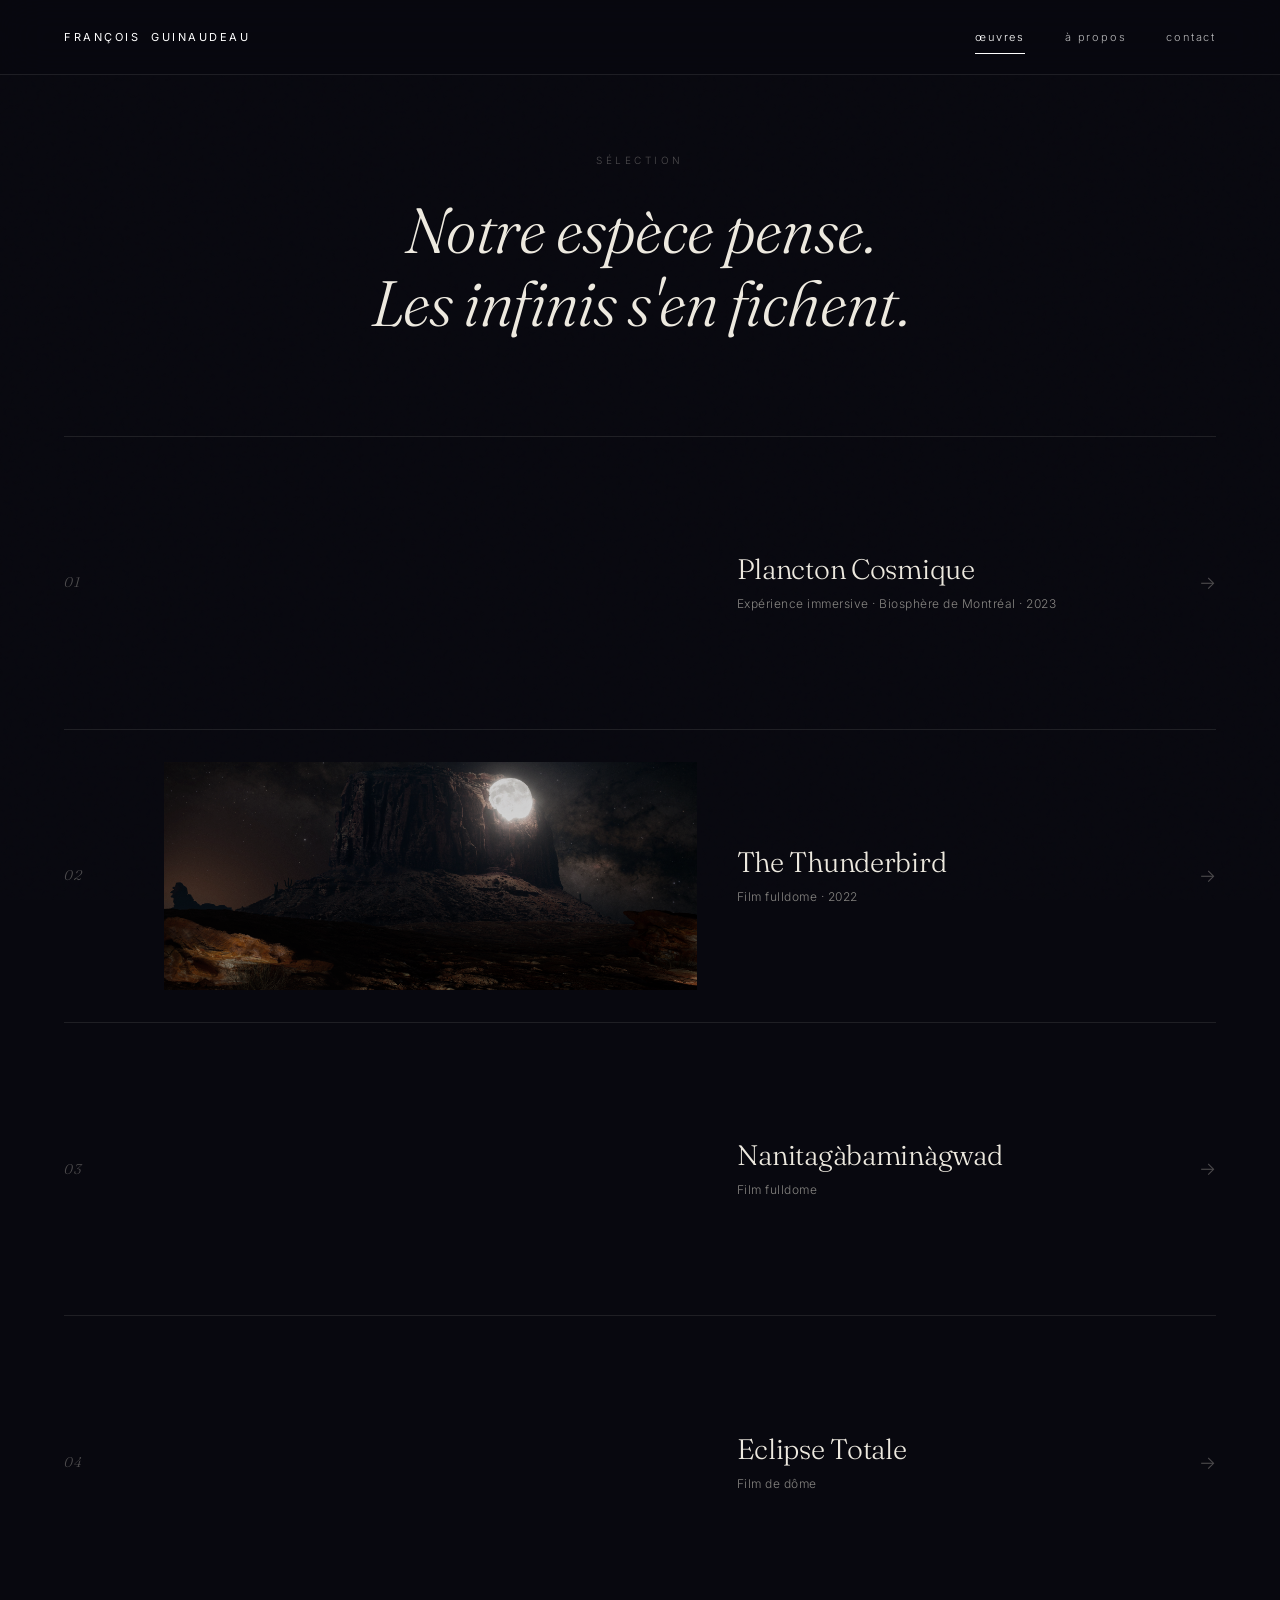
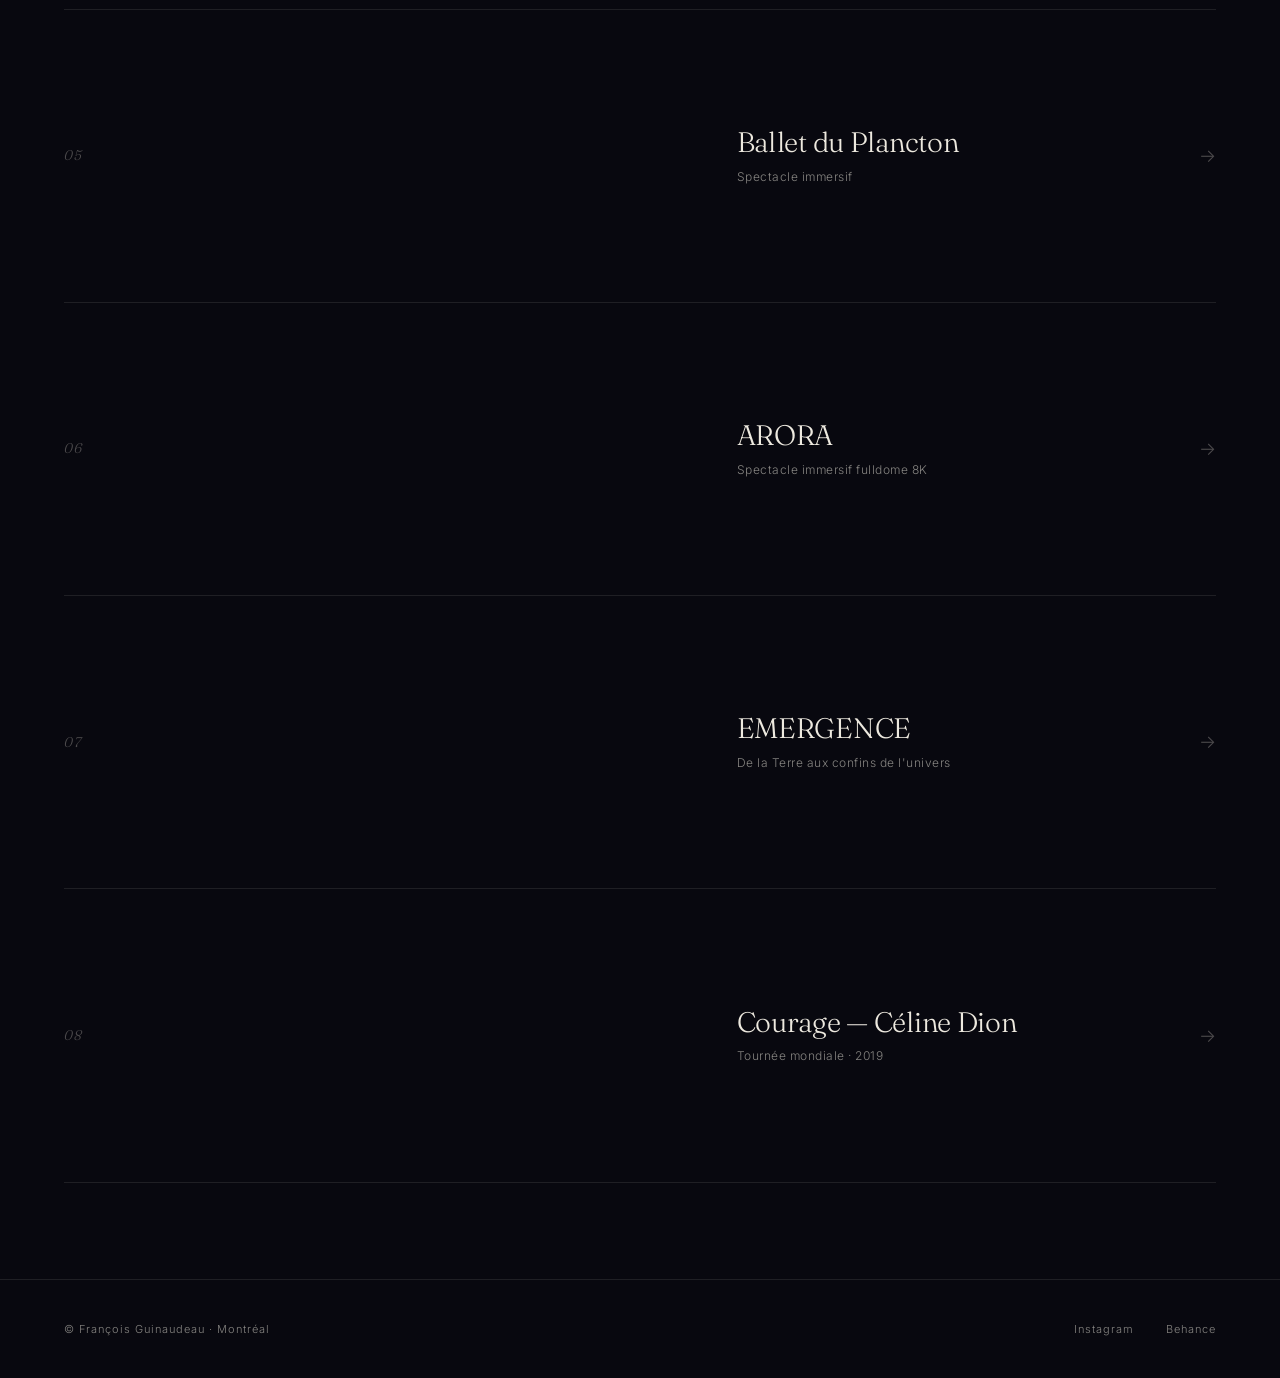
==== oeuvres.html @ d908e204 "thunderbird mods" ====
<!DOCTYPE html>
<html lang="fr">
<head>
<meta charset="UTF-8">
<meta name="viewport" content="width=device-width, initial-scale=1.0">
<title>Œuvres — François Guinaudeau</title>
<link rel="preconnect" href="https://fonts.googleapis.com">
<link rel="preconnect" href="https://fonts.gstatic.com" crossorigin>
<link href="https://fonts.googleapis.com/css2?family=Fraunces:ital,opsz,wght@0,9..144,300;0,9..144,400;1,9..144,300;1,9..144,400&family=Inter:wght@200;300;400&display=swap" rel="stylesheet">
<link rel="stylesheet" href="style.css">
</head>
<body class="page">

<div class="grain grain-page"></div>

<header class="nav nav-page">
  <a href="index.html" class="nav-logo">FRANÇOIS&nbsp;&nbsp;GUINAUDEAU</a>
  <nav class="nav-links">
    <a href="oeuvres.html" class="active">œuvres</a>
    <a href="a-propos.html">à propos</a>
    <a href="contact.html">contact</a>
  </nav>
  <button class="nav-toggle" aria-label="Menu">
    <span></span><span></span><span></span>
  </button>
</header>

<main class="works">

  <header class="works-header">
    <p class="works-eyebrow">Sélection</p>
    <h1 class="works-title"><em>Notre espèce pense.<br>Les infinis s'en fichent.</em></h1>
  </header>

  <div class="works-list">

    <a href="planctoncosmique.html" class="work-row">
      <span class="work-num">01</span>
      <div class="work-media">
        <div class="work-thumb" style="background-image: url('https://images.unsplash.com/photo-1462331940025-496dfbfc7564?w=1600');"></div>
      </div>
      <div class="work-info">
        <h3 class="work-title">Plancton Cosmique</h3>
        <p class="work-meta">Expérience immersive · Biosphère de Montréal · 2023</p>
      </div>
      <span class="work-arrow">→</span>
    </a>

    <a href="thunderbird.html" class="work-row">
      <span class="work-num">02</span>
      <div class="work-media">
        <div class="work-thumb" style="background-image: url('images/thunderbird/MV_color.jpg');"></div>
      </div>
      <div class="work-info">
        <h3 class="work-title">The Thunderbird</h3>
        <p class="work-meta">Film fulldome · 2022</p>
      </div>
      <span class="work-arrow">→</span>
    </a>

    <a href="projet.html" class="work-row">
      <span class="work-num">03</span>
      <div class="work-media">
        <div class="work-thumb" style="background-image: url('https://images.unsplash.com/photo-1502134249126-9f3755a50d78?w=1600');"></div>
      </div>
      <div class="work-info">
        <h3 class="work-title">Nanitagàbaminàgwad</h3>
        <p class="work-meta">Film fulldome</p>
      </div>
      <span class="work-arrow">→</span>
    </a>

    <a href="projet.html" class="work-row">
      <span class="work-num">04</span>
      <div class="work-media">
        <div class="work-thumb" style="background-image: url('https://images.unsplash.com/photo-1543722530-d2c3201371e7?w=1600');"></div>
      </div>
      <div class="work-info">
        <h3 class="work-title">Eclipse Totale</h3>
        <p class="work-meta">Film de dôme</p>
      </div>
      <span class="work-arrow">→</span>
    </a>

    <a href="projet.html" class="work-row">
      <span class="work-num">05</span>
      <div class="work-media">
        <div class="work-thumb" style="background-image: url('https://images.unsplash.com/photo-1518837695005-2083093ee35b?w=1600');"></div>
      </div>
      <div class="work-info">
        <h3 class="work-title">Ballet du Plancton</h3>
        <p class="work-meta">Spectacle immersif</p>
      </div>
      <span class="work-arrow">→</span>
    </a>

    <a href="projet.html" class="work-row">
      <span class="work-num">06</span>
      <div class="work-media">
        <div class="work-thumb" style="background-image: url('https://images.unsplash.com/photo-1444703686981-a3abbc4d4fe3?w=1600');"></div>
      </div>
      <div class="work-info">
        <h3 class="work-title">ARORA</h3>
        <p class="work-meta">Spectacle immersif fulldome 8K</p>
      </div>
      <span class="work-arrow">→</span>
    </a>

    <a href="projet.html" class="work-row">
      <span class="work-num">07</span>
      <div class="work-media">
        <div class="work-thumb" style="background-image: url('https://images.unsplash.com/photo-1465101162946-4377e57745c3?w=1600');"></div>
      </div>
      <div class="work-info">
        <h3 class="work-title">EMERGENCE</h3>
        <p class="work-meta">De la Terre aux confins de l'univers</p>
      </div>
      <span class="work-arrow">→</span>
    </a>

    <a href="projet.html" class="work-row">
      <span class="work-num">08</span>
      <div class="work-media">
        <div class="work-thumb" style="background-image: url('https://images.unsplash.com/photo-1517411032315-54ef2cb783bb?w=1600');"></div>
      </div>
      <div class="work-info">
        <h3 class="work-title">Courage — Céline Dion</h3>
        <p class="work-meta">Tournée mondiale · 2019</p>
      </div>
      <span class="work-arrow">→</span>
    </a>

  </div>
</main>

<footer class="footer">
  <div class="footer-inner">
    <p>© François Guinaudeau · Montréal</p>
    <div class="footer-links">
      <a href="https://www.instagram.com/francois.guinaudeau/" target="_blank" rel="noopener">Instagram</a>
      <a href="https://www.behance.net/guino" target="_blank" rel="noopener">Behance</a>
    </div>
  </div>
</footer>

<script src="script.js"></script>
</body>
</html>
---- style.css ----
/* === RESET === */
*, *::before, *::after { box-sizing: border-box; margin: 0; padding: 0; }

:root {
  /* Noir bleuté plus profond, rappelle le ciel astronomique */
  --bg: #08080f;
  --bg-soft: #10101a;
  --bg-elevated: #14141f;

  /* Blanc cassé, légèrement chaud */
  --text: #ede9df;
  --text-muted: rgba(237, 233, 223, 0.55);
  --text-dim: rgba(237, 233, 223, 0.3);
  --text-faint: rgba(237, 233, 223, 0.15);

  --border: rgba(237, 233, 223, 0.1);
  --border-strong: rgba(237, 233, 223, 0.2);

  /* Typographie */
  --font-sans: 'Inter', -apple-system, BlinkMacSystemFont, sans-serif;
  --font-serif: 'Fraunces', Georgia, serif;

  --max-width: 1400px;
  --gutter: clamp(1.5rem, 5vw, 4rem);

  /* Transitions lentes et contemplatives */
  --ease-out: cubic-bezier(0.22, 1, 0.36, 1);
  --duration: 800ms;
}

html { scroll-behavior: smooth; }

body {
  background: var(--bg);
  color: var(--text);
  font-family: var(--font-sans);
  font-weight: 300;
  line-height: 1.65;
  -webkit-font-smoothing: antialiased;
  -moz-osx-font-smoothing: grayscale;
  min-height: 100vh;
  overflow-x: hidden;
}

a {
  color: inherit;
  text-decoration: none;
  transition: opacity var(--duration) var(--ease-out), color var(--duration) var(--ease-out);
}
a:hover { opacity: 0.6; }

img { max-width: 100%; height: auto; display: block; }

em { font-style: italic; }

/* === GRAIN — texture pellicule === */
.grain {
  position: fixed;
  inset: 0;
  pointer-events: none;
  z-index: 50;
  opacity: 0.08;
  mix-blend-mode: overlay;
  background-image: url("data:image/svg+xml,%3Csvg viewBox='0 0 200 200' xmlns='http://www.w3.org/2000/svg'%3E%3Cfilter id='n'%3E%3CfeTurbulence type='fractalNoise' baseFrequency='0.85' numOctaves='3' stitchTiles='stitch'/%3E%3C/filter%3E%3Crect width='100%25' height='100%25' filter='url(%23n)'/%3E%3C/svg%3E");
}

.grain-page {
  position: fixed;
  opacity: 0.04;
}

/* === NAVIGATION === */
.nav {
  position: fixed;
  top: 0;
  left: 0;
  right: 0;
  z-index: 100;
  display: flex;
  justify-content: space-between;
  align-items: center;
  padding: 1.75rem var(--gutter);
  background: transparent;
  transition: background var(--duration) var(--ease-out);
  mix-blend-mode: difference;
}

.nav-page,
.nav-project {
  mix-blend-mode: normal;
  background: rgba(8, 8, 15, 0.7);
  backdrop-filter: blur(20px) saturate(120%);
  -webkit-backdrop-filter: blur(20px) saturate(120%);
  border-bottom: 1px solid var(--border);
}

.nav-project {
  background: transparent;
  border-bottom: none;
  backdrop-filter: none;
}

.nav-project.scrolled {
  background: rgba(8, 8, 15, 0.85);
  backdrop-filter: blur(20px) saturate(120%);
  -webkit-backdrop-filter: blur(20px) saturate(120%);
  border-bottom: 1px solid var(--border);
}

.nav-logo {
  font-size: 11px;
  letter-spacing: 2.5px;
  font-weight: 400;
  color: #fff;
}

.nav-links {
  display: flex;
  gap: 2.5rem;
}

.nav-links a {
  font-size: 11px;
  letter-spacing: 1.8px;
  color: #fff;
  position: relative;
  opacity: 0.7;
}

.nav-links a:hover { opacity: 1; }

.nav-links a.active {
  opacity: 1;
}

.nav-links a.active::after {
  content: '';
  position: absolute;
  bottom: -8px;
  left: 0;
  right: 0;
  height: 1px;
  background: currentColor;
}

.nav-toggle {
  display: none;
  background: none;
  border: none;
  cursor: pointer;
  padding: 0.5rem;
  flex-direction: column;
  gap: 4px;
}

.nav-toggle span {
  display: block;
  width: 22px;
  height: 1px;
  background: currentColor;
  transition: transform 0.4s var(--ease-out), opacity 0.4s var(--ease-out);
}

/* === HOME — message perdu en mer === */
body.home { overflow: hidden; height: 100vh; }

.hero-video {
  position: fixed;
  top: 0; left: 0;
  width: 100vw; height: 100vh;
  z-index: 1;
  overflow: hidden;
  background: var(--bg);
}

.hero-video iframe {
  position: absolute;
  top: 50%; left: 50%;
  width: 100vw; height: 56.25vw;
  min-height: 100vh;
  min-width: 177.77vh;
  transform: translate(-50%, -50%);
  border: 0;
  pointer-events: none;
}

.hero-overlay {
  position: absolute;
  inset: 0;
  background:
    radial-gradient(ellipse at center, rgba(8,8,15,0.3) 0%, rgba(8,8,15,0.7) 100%),
    linear-gradient(180deg, rgba(8,8,15,0.5) 0%, rgba(8,8,15,0.4) 50%, rgba(8,8,15,0.85) 100%);
}

.hero-content {
  position: relative;
  z-index: 10;
  height: 100vh;
  display: flex;
  flex-direction: column;
  align-items: center;
  justify-content: center;
  text-align: center;
  padding: 0 var(--gutter);
}

/* Texte plus serré, plus petit, "message perdu en mer" */
.hero-poem {
  font-family: var(--font-serif);
  font-weight: 300;
  font-style: italic;
  font-size: clamp(0.95rem, 1.2vw, 1.1rem);
  line-height: 1.95;
  max-width: 460px;
  margin-bottom: 3rem;
  color: rgba(237, 233, 223, 0.92);
  letter-spacing: 0.01em;
  animation: fadeUp 2s var(--ease-out);
}

.hero-cta {
  display: inline-block;
  padding: 0.85rem 2.75rem;
  border: 1px solid rgba(237, 233, 223, 0.35);
  font-size: 10px;
  letter-spacing: 4px;
  font-weight: 400;
  text-transform: uppercase;
  color: var(--text);
  transition: all var(--duration) var(--ease-out);
  animation: fadeUp 2s var(--ease-out) 0.4s both;
}

.hero-cta:hover {
  background: var(--text);
  color: var(--bg);
  opacity: 1;
  border-color: var(--text);
  letter-spacing: 5px;
}

.hero-footer {
  position: fixed;
  bottom: 1.75rem;
  left: var(--gutter);
  right: var(--gutter);
  z-index: 10;
  display: flex;
  justify-content: space-between;
  align-items: center;
  font-size: 10px;
  letter-spacing: 1.5px;
  color: var(--text-dim);
  animation: fadeUp 2s var(--ease-out) 0.8s both;
}

.hero-tagline {
  font-style: italic;
  font-family: var(--font-serif);
  font-size: 12px;
  letter-spacing: 0.3px;
  text-transform: none;
}

@keyframes fadeUp {
  from { opacity: 0; transform: translateY(15px); }
  to { opacity: 1; transform: translateY(0); }
}

/* === PAGES (œuvres, à propos, contact) === */
body.page { padding-top: 5.5rem; }

/* === ŒUVRES — bandes horizontales === */
.works {
  max-width: var(--max-width);
  margin: 0 auto;
  padding: 4rem var(--gutter) 6rem;
}

.works-header {
  text-align: center;
  margin-bottom: 6rem;
}

.works-eyebrow {
  font-size: 10px;
  letter-spacing: 3.5px;
  color: var(--text-dim);
  text-transform: uppercase;
  margin-bottom: 1.5rem;
}

.works-title {
  font-family: var(--font-serif);
  font-weight: 300;
  font-size: clamp(2rem, 5vw, 4rem);
  line-height: 1.15;
  color: var(--text);
  letter-spacing: -0.01em;
}

.works-list {
  display: flex;
  flex-direction: column;
  border-top: 1px solid var(--border);
}

.work-row {
  display: grid;
  grid-template-columns: 60px 2fr 1.5fr 40px;
  align-items: center;
  gap: 2.5rem;
  padding: 2rem 0;
  border-bottom: 1px solid var(--border);
  position: relative;
  transition: opacity var(--duration) var(--ease-out);
}

.work-row:hover { opacity: 1; }

.work-num {
  font-family: var(--font-serif);
  font-style: italic;
  font-size: 14px;
  color: var(--text-dim);
  letter-spacing: 0.5px;
  transition: color var(--duration) var(--ease-out);
}

.work-row:hover .work-num { color: var(--text); }

.work-media {
  position: relative;
  overflow: hidden;
  aspect-ratio: 21/9;
  width: 100%;
}

.work-thumb {
  position: absolute;
  inset: 0;
  background-size: cover;
  background-position: center;
  transition: transform 1.2s var(--ease-out), filter 1.2s var(--ease-out);
  filter: grayscale(20%) brightness(0.85);
}

.work-row:hover .work-thumb {
  transform: scale(1.05);
  filter: grayscale(0%) brightness(1);
}

.work-info {
  display: flex;
  flex-direction: column;
  gap: 0.5rem;
}

.work-title {
  font-family: var(--font-serif);
  font-weight: 300;
  font-size: clamp(1.4rem, 2.2vw, 1.85rem);
  line-height: 1.2;
  color: var(--text);
  letter-spacing: -0.01em;
  transition: transform var(--duration) var(--ease-out);
}

.work-row:hover .work-title {
  transform: translateX(8px);
}

.work-meta {
  font-size: 12px;
  letter-spacing: 0.5px;
  color: var(--text-muted);
}

.work-arrow {
  font-size: 18px;
  color: var(--text-dim);
  transition: transform var(--duration) var(--ease-out), color var(--duration) var(--ease-out);
  text-align: right;
}

.work-row:hover .work-arrow {
  transform: translateX(8px);
  color: var(--text);
}

/* === PROJET — Hero plein écran + scroll éditorial === */
body.project-page { padding-top: 0; }

.project-hero {
  position: relative;
  width: 100%;
  height: 100vh;
  min-height: 600px;
  overflow: hidden;
}

.project-hero-media {
  position: absolute;
  inset: 0;
}

.project-hero-media img {
  width: 100%;
  height: 100%;
  object-fit: cover;
  filter: brightness(0.65);
}

.project-hero-overlay {
  position: absolute;
  inset: 0;
  background:
    linear-gradient(180deg,
      rgba(8,8,15,0.5) 0%,
      rgba(8,8,15,0.2) 30%,
      rgba(8,8,15,0.4) 70%,
      rgba(8,8,15,0.95) 100%);
}

.project-hero-content {
  position: absolute;
  left: 0;
  right: 0;
  bottom: 12vh;
  text-align: center;
  padding: 0 var(--gutter);
  z-index: 5;
  animation: fadeUp 1.8s var(--ease-out);
}

.project-eyebrow {
  font-size: 10px;
  letter-spacing: 4px;
  color: rgba(237, 233, 223, 0.7);
  text-transform: uppercase;
  margin-bottom: 1.5rem;
}

.project-hero-title {
  font-family: var(--font-serif);
  font-weight: 300;
  font-size: clamp(2.5rem, 7vw, 5.5rem);
  line-height: 1.05;
  color: #fff;
  letter-spacing: -0.02em;
  margin-bottom: 1.5rem;
}

.project-hero-tagline {
  font-family: var(--font-serif);
  font-style: italic;
  font-weight: 300;
  font-size: clamp(1rem, 1.3vw, 1.2rem);
  color: rgba(237, 233, 223, 0.85);
  max-width: 540px;
  margin: 0 auto;
  line-height: 1.7;
}

.project-scroll-hint {
  position: absolute;
  bottom: 2rem;
  left: 50%;
  transform: translateX(-50%);
  z-index: 5;
  font-size: 9px;
  letter-spacing: 3px;
  color: rgba(237, 233, 223, 0.5);
  animation: fadeUp 2s var(--ease-out) 1s both, pulse 3s ease-in-out 2s infinite;
}

@keyframes pulse {
  0%, 100% { opacity: 0.5; transform: translate(-50%, 0); }
  50% { opacity: 1; transform: translate(-50%, 4px); }
}

/* Contenu éditorial du projet */
.project-content {
  position: relative;
  background: var(--bg);
  padding: 6rem var(--gutter) 4rem;
}

.project-intro-block {
  max-width: 800px;
  margin: 0 auto 5rem;
  text-align: center;
}

.project-intro {
  font-family: var(--font-serif);
  font-style: italic;
  font-weight: 300;
  font-size: clamp(1.4rem, 2.2vw, 1.85rem);
  line-height: 1.55;
  color: var(--text);
  letter-spacing: -0.005em;
}

.project-body {
  max-width: 680px;
  margin: 0 auto 5rem;
  font-size: 1.05rem;
  line-height: 1.85;
  color: rgba(237, 233, 223, 0.82);
  font-weight: 300;
}

.project-body p { margin-bottom: 1.5rem; }

.project-body h2 {
  font-family: var(--font-serif);
  font-weight: 300;
  font-style: italic;
  font-size: 1.65rem;
  margin: 3rem 0 1.25rem;
  color: var(--text);
  letter-spacing: -0.01em;
}

.project-video {
  position: relative;
  max-width: 1200px;
  margin: 0 auto 5rem;
  width: 100%;
  aspect-ratio: 16/9;
  background: var(--bg-soft);
}

.project-video iframe {
  position: absolute;
  inset: 0;
  width: 100%;
  height: 100%;
  border: 0;
}

.project-gallery {
  display: grid;
  gap: 2rem;
  margin: 0 auto 5rem;
  max-width: 1200px;
}

.project-gallery img {
  width: 100%;
}

.project-meta {
  max-width: 1000px;
  margin: 0 auto;
  display: grid;
  grid-template-columns: repeat(auto-fit, minmax(160px, 1fr));
  gap: 2rem 3rem;
  padding: 3rem 0;
  border-top: 1px solid var(--border);
  border-bottom: 1px solid var(--border);
}

.project-meta div {
  display: flex;
  flex-direction: column;
  gap: 0.4rem;
}

.project-meta span {
  font-size: 9px;
  letter-spacing: 2.5px;
  color: var(--text-dim);
  text-transform: uppercase;
}

.project-meta strong {
  font-weight: 300;
  font-size: 14px;
  color: var(--text);
  font-family: var(--font-serif);
  font-style: italic;
}

/* Navigation entre projets */
.project-nav {
  max-width: var(--max-width);
  margin: 0 auto;
  padding: 4rem var(--gutter);
  display: grid;
  grid-template-columns: 1fr auto 1fr;
  gap: 2rem;
  align-items: center;
}

.project-nav-link {
  display: flex;
  flex-direction: column;
  gap: 0.5rem;
}

.project-nav-link.next { text-align: right; align-items: flex-end; }

.project-nav-label {
  font-size: 10px;
  letter-spacing: 2px;
  color: var(--text-dim);
  text-transform: uppercase;
}

.project-nav-title {
  font-family: var(--font-serif);
  font-style: italic;
  font-size: 1.35rem;
  color: var(--text);
  line-height: 1.2;
}

.project-nav-all {
  font-size: 11px;
  letter-spacing: 2.5px;
  text-transform: uppercase;
  color: var(--text-muted);
  padding: 0 1rem;
}

/* === À PROPOS === */
.about {
  max-width: 960px;
  margin: 0 auto;
  padding: 4rem var(--gutter) 6rem;
}

.about-eyebrow {
  font-size: 10px;
  letter-spacing: 3.5px;
  color: var(--text-dim);
  text-transform: uppercase;
  margin-bottom: 1.5rem;
}

.about-inner h1 {
  font-family: var(--font-serif);
  font-weight: 300;
  font-size: clamp(2.25rem, 5vw, 4rem);
  line-height: 1.15;
  margin-bottom: 4rem;
  color: var(--text);
  letter-spacing: -0.01em;
}

.about-text {
  font-size: 1.1rem;
  line-height: 1.9;
  color: rgba(237, 233, 223, 0.82);
  margin-bottom: 5rem;
  max-width: 720px;
  font-weight: 300;
}

.about-text p { margin-bottom: 1.5rem; }

.about-meta {
  display: grid;
  grid-template-columns: repeat(auto-fit, minmax(240px, 1fr));
  gap: 3rem;
  padding-top: 3rem;
  border-top: 1px solid var(--border);
}

.about-meta h3 {
  font-size: 10px;
  letter-spacing: 3px;
  color: var(--text-dim);
  font-weight: 400;
  margin-bottom: 1.5rem;
  text-transform: uppercase;
}

.about-meta ul {
  list-style: none;
}

.about-meta li {
  padding: 0.6rem 0;
  font-size: 0.95rem;
  color: var(--text);
  border-bottom: 1px solid var(--border);
  font-family: var(--font-serif);
  font-style: italic;
  font-weight: 300;
}

.about-meta li:last-child { border-bottom: none; }

/* === CONTACT === */
.contact {
  max-width: 960px;
  margin: 0 auto;
  padding: 4rem var(--gutter) 6rem;
}

.contact-eyebrow {
  font-size: 10px;
  letter-spacing: 3.5px;
  color: var(--text-dim);
  text-transform: uppercase;
  margin-bottom: 1.5rem;
}

.contact-inner h1 {
  font-family: var(--font-serif);
  font-weight: 300;
  font-size: clamp(2.25rem, 5vw, 4rem);
  margin-bottom: 1.5rem;
  color: var(--text);
  letter-spacing: -0.01em;
}

.contact-lead {
  font-size: 1.15rem;
  line-height: 1.7;
  color: var(--text-muted);
  margin-bottom: 5rem;
  max-width: 580px;
  font-weight: 300;
}

.contact-grid {
  display: grid;
  grid-template-columns: repeat(auto-fit, minmax(240px, 1fr));
  gap: 1.5rem;
}

.contact-card {
  padding: 2rem;
  border: 1px solid var(--border);
  display: flex;
  flex-direction: column;
  gap: 0.85rem;
  transition: border-color var(--duration) var(--ease-out);
}

.contact-card:hover {
  border-color: var(--border-strong);
}

.contact-label {
  font-size: 10px;
  letter-spacing: 3px;
  color: var(--text-dim);
  text-transform: uppercase;
}

.contact-card a,
.contact-card p {
  font-family: var(--font-serif);
  font-style: italic;
  font-size: 1.1rem;
  color: var(--text);
  font-weight: 300;
}

/* === FOOTER === */
.footer {
  border-top: 1px solid var(--border);
  padding: 2.5rem var(--gutter);
  background: var(--bg);
}

.footer-inner {
  max-width: var(--max-width);
  margin: 0 auto;
  display: flex;
  justify-content: space-between;
  align-items: center;
  font-size: 11px;
  color: var(--text-muted);
  letter-spacing: 1px;
}

.footer-links {
  display: flex;
  gap: 2rem;
}

/* === RESPONSIVE === */
@media (max-width: 900px) {
  .work-row {
    grid-template-columns: 40px 1fr 30px;
    gap: 1.25rem;
    padding: 1.5rem 0;
  }

  .work-media {
    grid-column: 1 / -1;
    aspect-ratio: 16/9;
    margin-top: 0.5rem;
    order: 3;
  }

  .work-num { order: 1; font-size: 12px; }
  .work-info { order: 2; }
  .work-arrow { order: 4; grid-column: 3; }
}

@media (max-width: 768px) {
  .nav { padding: 1.25rem var(--gutter); }

  .nav-links {
    position: fixed;
    top: 0; right: 0;
    bottom: 0;
    width: 75%;
    max-width: 320px;
    background: rgba(8, 8, 15, 0.97);
    backdrop-filter: blur(20px);
    flex-direction: column;
    justify-content: center;
    align-items: flex-start;
    padding: 0 2.5rem;
    gap: 2.5rem;
    transform: translateX(100%);
    transition: transform 0.5s var(--ease-out);
    border-left: 1px solid var(--border);
  }

  .nav-links.open { transform: translateX(0); }

  .nav-links a { font-size: 14px; letter-spacing: 2px; }

  .nav-toggle { display: flex; }

  .nav-toggle.open span:nth-child(1) { transform: translateY(5px) rotate(45deg); }
  .nav-toggle.open span:nth-child(2) { opacity: 0; }
  .nav-toggle.open span:nth-child(3) { transform: translateY(-5px) rotate(-45deg); }

  .hero-poem { font-size: 0.95rem; line-height: 1.95; max-width: 320px; }
  .hero-footer { font-size: 9px; flex-direction: column; gap: 0.5rem; }
  .hero-tagline { font-size: 11px; text-align: center; }

  .project-nav {
    grid-template-columns: 1fr;
    text-align: center;
    gap: 1.5rem;
  }

  .project-nav-link.next { text-align: center; align-items: center; }

  .footer-inner {
    flex-direction: column;
    gap: 1rem;
    text-align: center;
  }
}
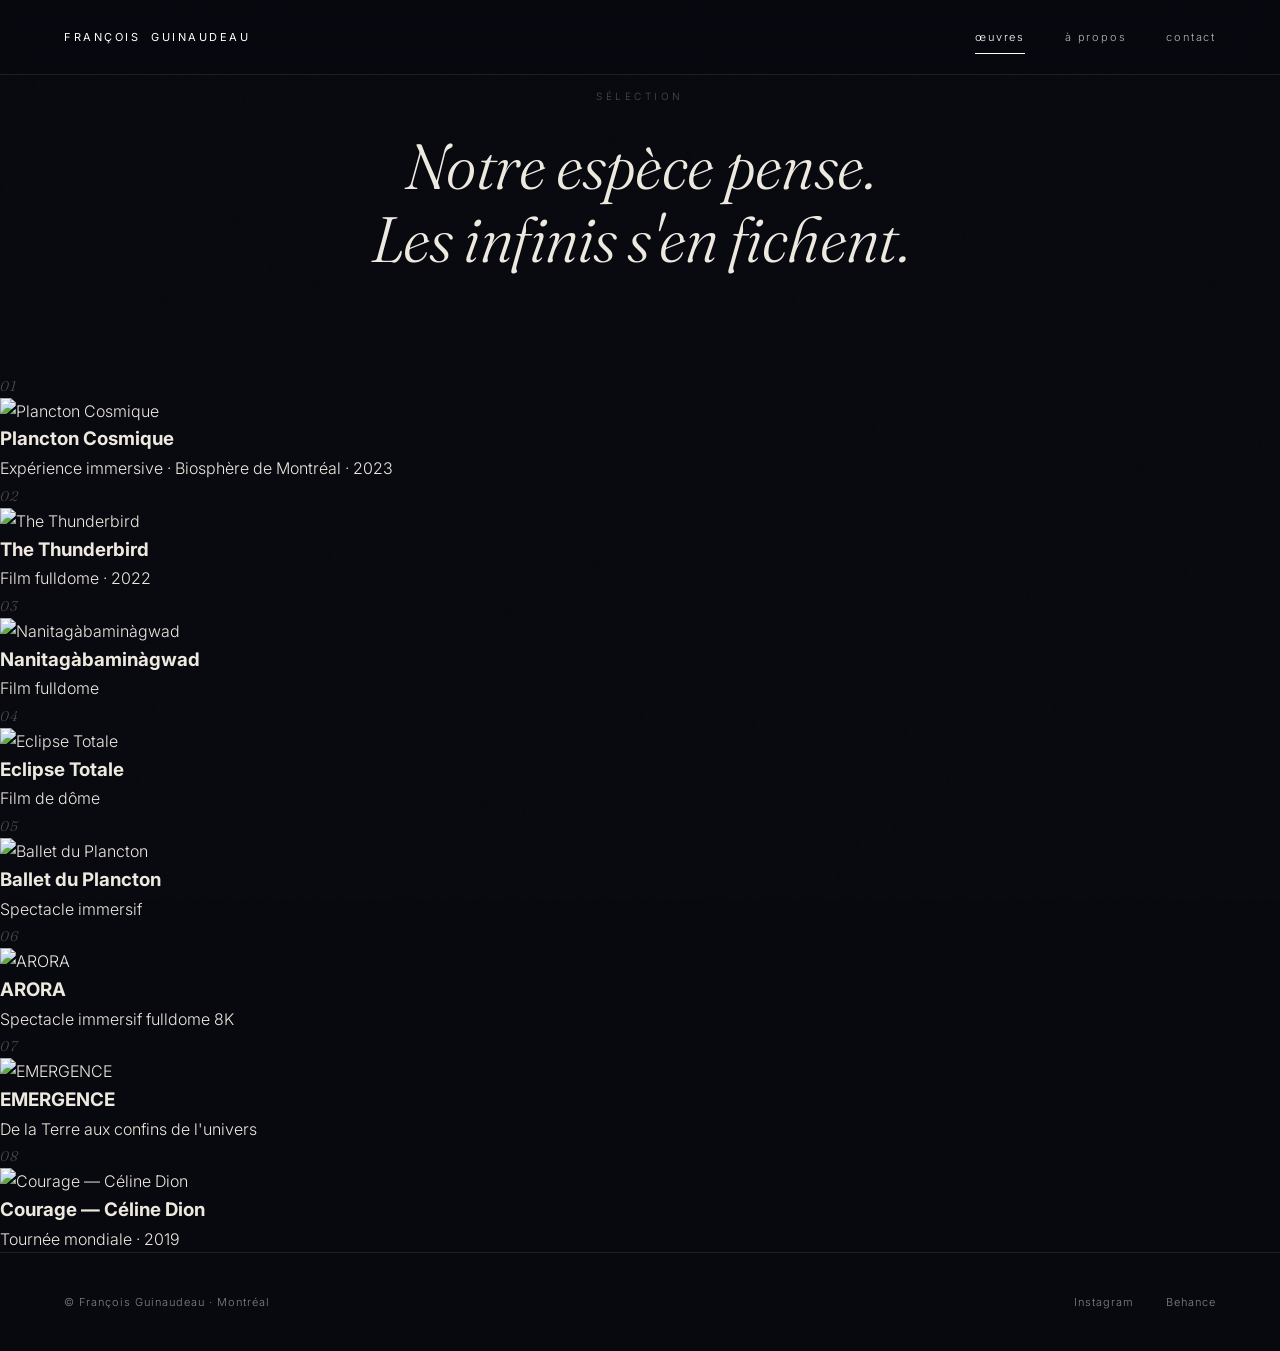
==== commit 93ba88b1: "oeuvres assymetrique" ====
--- a/oeuvres.html
+++ b/oeuvres.html
@@ -9,7 +9,7 @@
 <link href="https://fonts.googleapis.com/css2?family=Fraunces:ital,opsz,wght@0,9..144,300;0,9..144,400;1,9..144,300;1,9..144,400&family=Inter:wght@200;300;400&display=swap" rel="stylesheet">
 <link rel="stylesheet" href="style.css">
 </head>
-<body class="page">
+<body class="page page-works">
 
 <div class="grain grain-page"></div>
 
@@ -25,110 +25,126 @@
   </button>
 </header>
 
-<main class="works">
+<main class="works-v3">
 
   <header class="works-header">
     <p class="works-eyebrow">Sélection</p>
     <h1 class="works-title"><em>Notre espèce pense.<br>Les infinis s'en fichent.</em></h1>
   </header>
 
-  <div class="works-list">
+  <!-- Composition asymétrique
+       Chaque article a 2 attributs qui contrôlent sa taille et son alignement :
+       - data-size : "large" | "medium" | "small"
+       - data-align : "left" | "right" | "center"
 
-    <a href="planctoncosmique.html" class="work-row">
-      <span class="work-num">01</span>
-      <div class="work-media">
-        <div class="work-thumb" style="background-image: url('https://images.unsplash.com/photo-1462331940025-496dfbfc7564?w=1600');"></div>
-      </div>
-      <div class="work-info">
-        <h3 class="work-title">Plancton Cosmique</h3>
-        <p class="work-meta">Expérience immersive · Biosphère de Montréal · 2023</p>
-      </div>
-      <span class="work-arrow">→</span>
-    </a>
+       Pour ajouter un nouveau projet, copier un bloc <article> et ajuster ces deux valeurs.
+  -->
 
-    <a href="thunderbird.html" class="work-row">
-      <span class="work-num">02</span>
-      <div class="work-media">
-        <div class="work-thumb" style="background-image: url('images/thunderbird/MV_color.jpg');"></div>
-      </div>
-      <div class="work-info">
-        <h3 class="work-title">The Thunderbird</h3>
-        <p class="work-meta">Film fulldome · 2022</p>
-      </div>
-      <span class="work-arrow">→</span>
-    </a>
+  <div class="works-flow">
 
-    <a href="projet.html" class="work-row">
-      <span class="work-num">03</span>
-      <div class="work-media">
-        <div class="work-thumb" style="background-image: url('https://images.unsplash.com/photo-1502134249126-9f3755a50d78?w=1600');"></div>
-      </div>
-      <div class="work-info">
-        <h3 class="work-title">Nanitagàbaminàgwad</h3>
-        <p class="work-meta">Film fulldome</p>
-      </div>
-      <span class="work-arrow">→</span>
-    </a>
+    <article class="work-item" data-size="large" data-align="center">
+      <a href="projet.html">
+        <span class="work-num">01</span>
+        <div class="work-visual">
+          <img src="https://images.unsplash.com/photo-1462331940025-496dfbfc7564?w=2400" alt="Plancton Cosmique">
+        </div>
+        <div class="work-caption">
+          <h3>Plancton Cosmique</h3>
+          <p>Expérience immersive · Biosphère de Montréal · 2023</p>
+        </div>
+      </a>
+    </article>
 
-    <a href="projet.html" class="work-row">
-      <span class="work-num">04</span>
-      <div class="work-media">
-        <div class="work-thumb" style="background-image: url('https://images.unsplash.com/photo-1543722530-d2c3201371e7?w=1600');"></div>
-      </div>
-      <div class="work-info">
-        <h3 class="work-title">Eclipse Totale</h3>
-        <p class="work-meta">Film de dôme</p>
-      </div>
-      <span class="work-arrow">→</span>
-    </a>
+    <article class="work-item" data-size="medium" data-align="left">
+      <a href="projet.html">
+        <span class="work-num">02</span>
+        <div class="work-visual">
+          <img src="https://images.unsplash.com/photo-1419242902214-272b3f66ee7a?w=2000" alt="The Thunderbird">
+        </div>
+        <div class="work-caption">
+          <h3>The Thunderbird</h3>
+          <p>Film fulldome · 2022</p>
+        </div>
+      </a>
+    </article>
 
-    <a href="projet.html" class="work-row">
-      <span class="work-num">05</span>
-      <div class="work-media">
-        <div class="work-thumb" style="background-image: url('https://images.unsplash.com/photo-1518837695005-2083093ee35b?w=1600');"></div>
-      </div>
-      <div class="work-info">
-        <h3 class="work-title">Ballet du Plancton</h3>
-        <p class="work-meta">Spectacle immersif</p>
-      </div>
-      <span class="work-arrow">→</span>
-    </a>
+    <article class="work-item" data-size="small" data-align="right">
+      <a href="projet.html">
+        <span class="work-num">03</span>
+        <div class="work-visual">
+          <img src="https://images.unsplash.com/photo-1502134249126-9f3755a50d78?w=1200" alt="Nanitagàbaminàgwad">
+        </div>
+        <div class="work-caption">
+          <h3>Nanitagàbaminàgwad</h3>
+          <p>Film fulldome</p>
+        </div>
+      </a>
+    </article>
 
-    <a href="projet.html" class="work-row">
-      <span class="work-num">06</span>
-      <div class="work-media">
-        <div class="work-thumb" style="background-image: url('https://images.unsplash.com/photo-1444703686981-a3abbc4d4fe3?w=1600');"></div>
-      </div>
-      <div class="work-info">
-        <h3 class="work-title">ARORA</h3>
-        <p class="work-meta">Spectacle immersif fulldome 8K</p>
-      </div>
-      <span class="work-arrow">→</span>
-    </a>
+    <article class="work-item" data-size="large" data-align="center">
+      <a href="projet.html">
+        <span class="work-num">04</span>
+        <div class="work-visual">
+          <img src="https://images.unsplash.com/photo-1543722530-d2c3201371e7?w=2400" alt="Eclipse Totale">
+        </div>
+        <div class="work-caption">
+          <h3>Eclipse Totale</h3>
+          <p>Film de dôme</p>
+        </div>
+      </a>
+    </article>
 
-    <a href="projet.html" class="work-row">
-      <span class="work-num">07</span>
-      <div class="work-media">
-        <div class="work-thumb" style="background-image: url('https://images.unsplash.com/photo-1465101162946-4377e57745c3?w=1600');"></div>
-      </div>
-      <div class="work-info">
-        <h3 class="work-title">EMERGENCE</h3>
-        <p class="work-meta">De la Terre aux confins de l'univers</p>
-      </div>
-      <span class="work-arrow">→</span>
-    </a>
+    <article class="work-item" data-size="small" data-align="left">
+      <a href="projet.html">
+        <span class="work-num">05</span>
+        <div class="work-visual">
+          <img src="https://images.unsplash.com/photo-1518837695005-2083093ee35b?w=1200" alt="Ballet du Plancton">
+        </div>
+        <div class="work-caption">
+          <h3>Ballet du Plancton</h3>
+          <p>Spectacle immersif</p>
+        </div>
+      </a>
+    </article>
 
-    <a href="projet.html" class="work-row">
-      <span class="work-num">08</span>
-      <div class="work-media">
-        <div class="work-thumb" style="background-image: url('https://images.unsplash.com/photo-1517411032315-54ef2cb783bb?w=1600');"></div>
-      </div>
-      <div class="work-info">
-        <h3 class="work-title">Courage — Céline Dion</h3>
-        <p class="work-meta">Tournée mondiale · 2019</p>
-      </div>
-      <span class="work-arrow">→</span>
-    </a>
+    <article class="work-item" data-size="medium" data-align="right">
+      <a href="projet.html">
+        <span class="work-num">06</span>
+        <div class="work-visual">
+          <img src="https://images.unsplash.com/photo-1444703686981-a3abbc4d4fe3?w=2000" alt="ARORA">
+        </div>
+        <div class="work-caption">
+          <h3>ARORA</h3>
+          <p>Spectacle immersif fulldome 8K</p>
+        </div>
+      </a>
+    </article>
+
+    <article class="work-item" data-size="large" data-align="center">
+      <a href="projet.html">
+        <span class="work-num">07</span>
+        <div class="work-visual">
+          <img src="https://images.unsplash.com/photo-1465101162946-4377e57745c3?w=2400" alt="EMERGENCE">
+        </div>
+        <div class="work-caption">
+          <h3>EMERGENCE</h3>
+          <p>De la Terre aux confins de l'univers</p>
+        </div>
+      </a>
+    </article>
+
+    <article class="work-item" data-size="medium" data-align="left">
+      <a href="projet.html">
+        <span class="work-num">08</span>
+        <div class="work-visual">
+          <img src="https://images.unsplash.com/photo-1517411032315-54ef2cb783bb?w=2000" alt="Courage — Céline Dion">
+        </div>
+        <div class="work-caption">
+          <h3>Courage — Céline Dion</h3>
+          <p>Tournée mondiale · 2019</p>
+        </div>
+      </a>
+    </article>
 
   </div>
 </main>
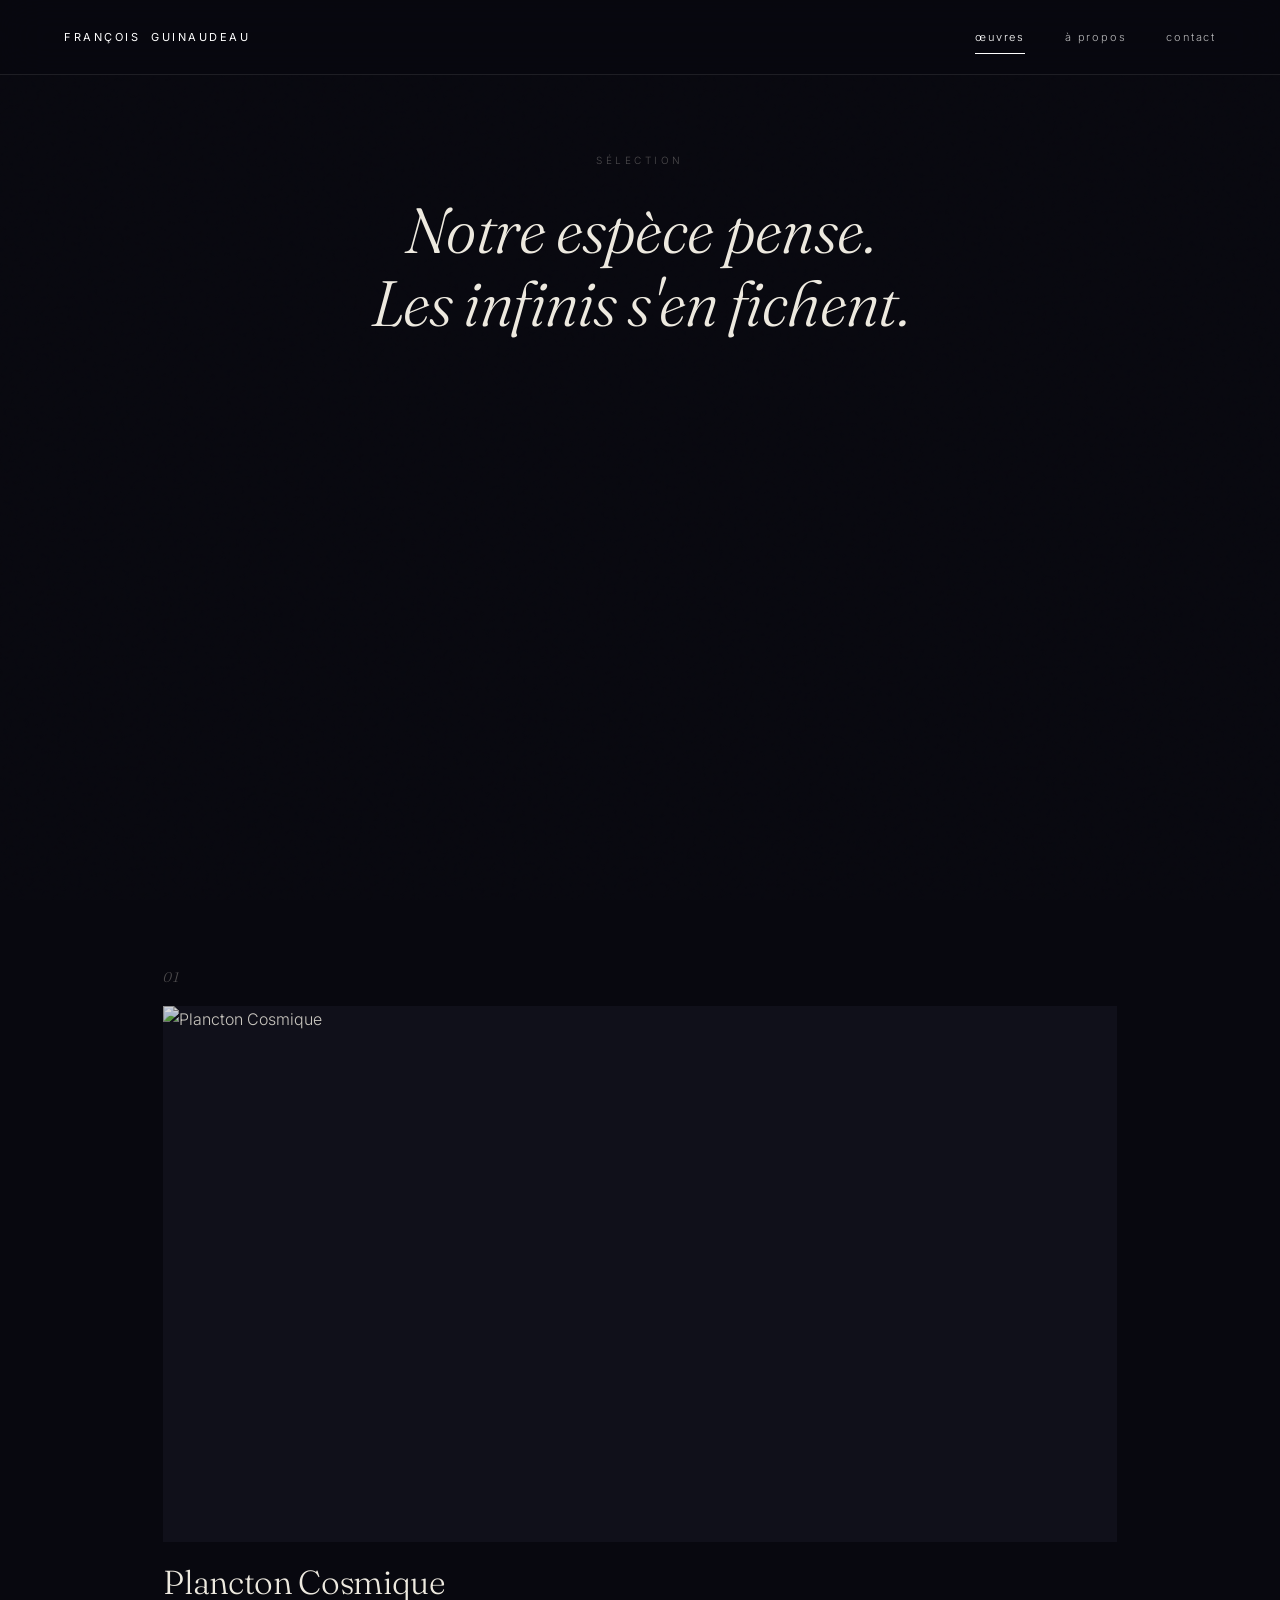
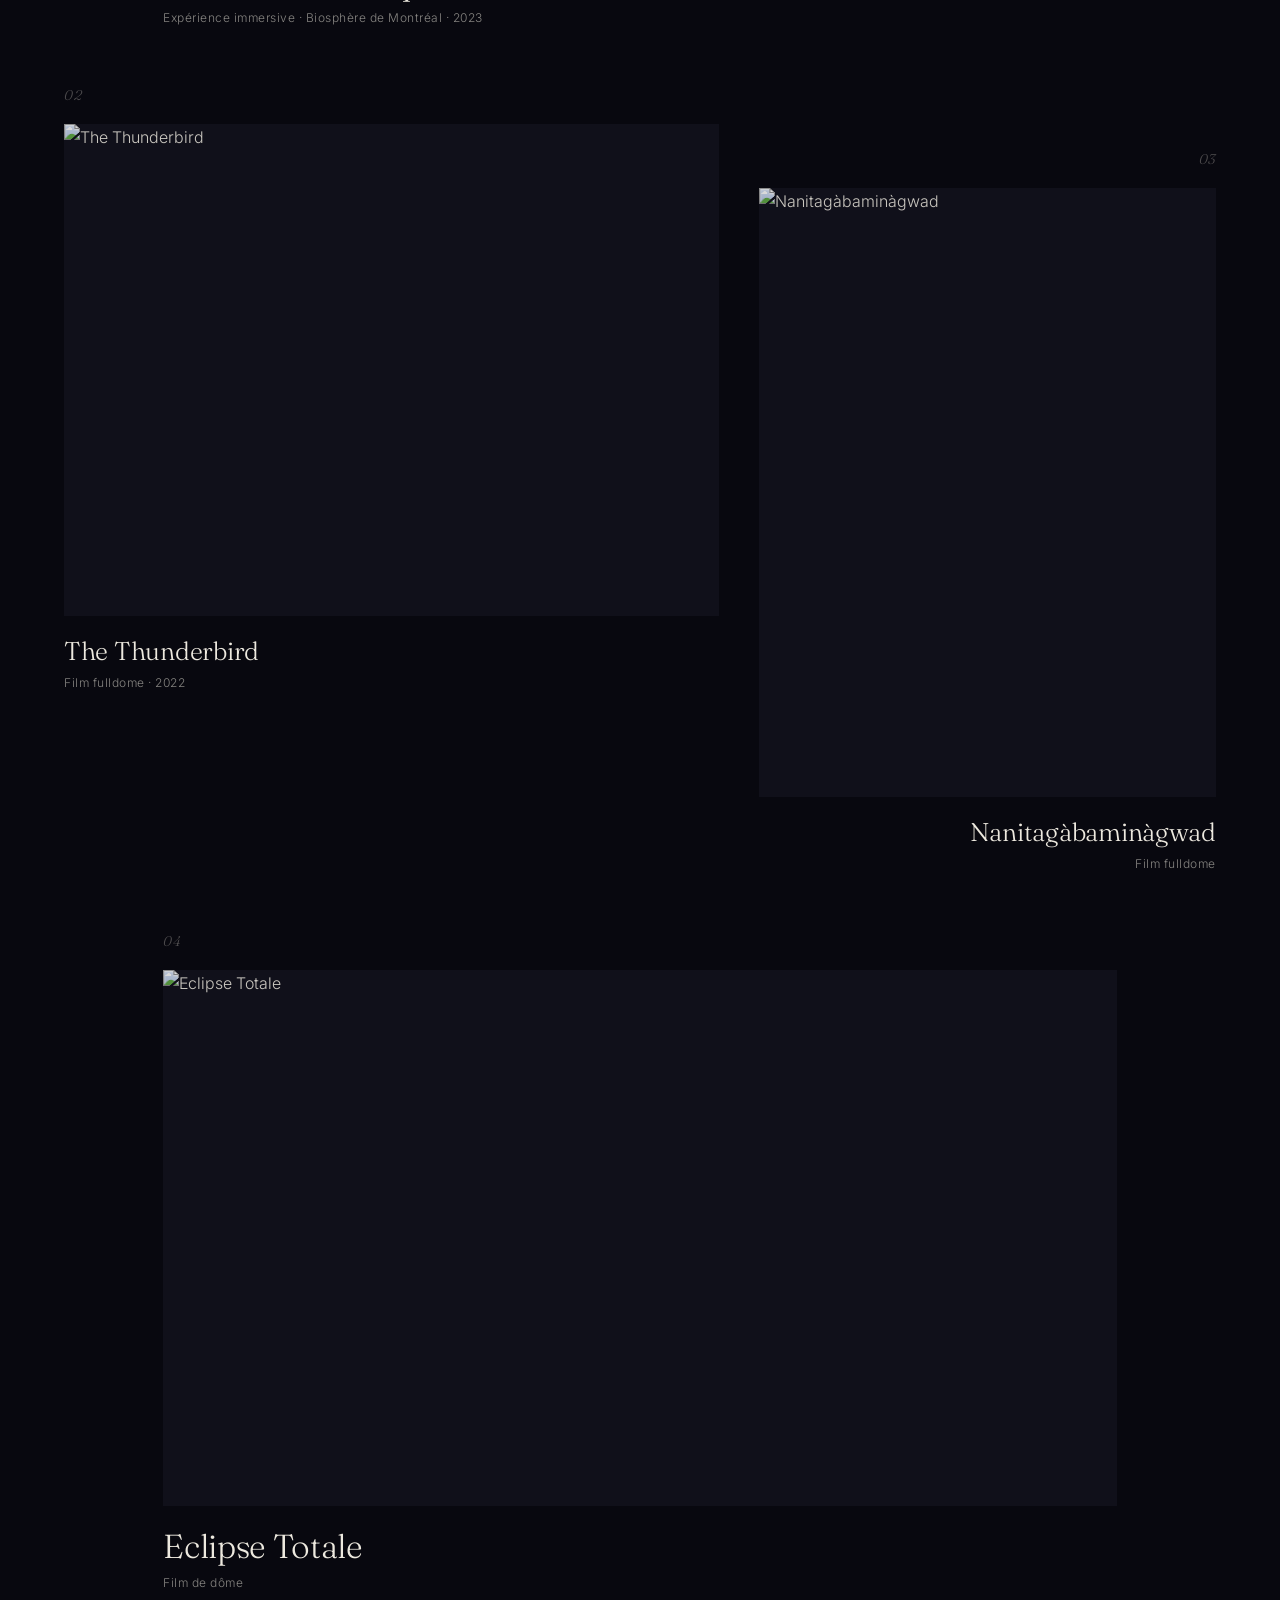
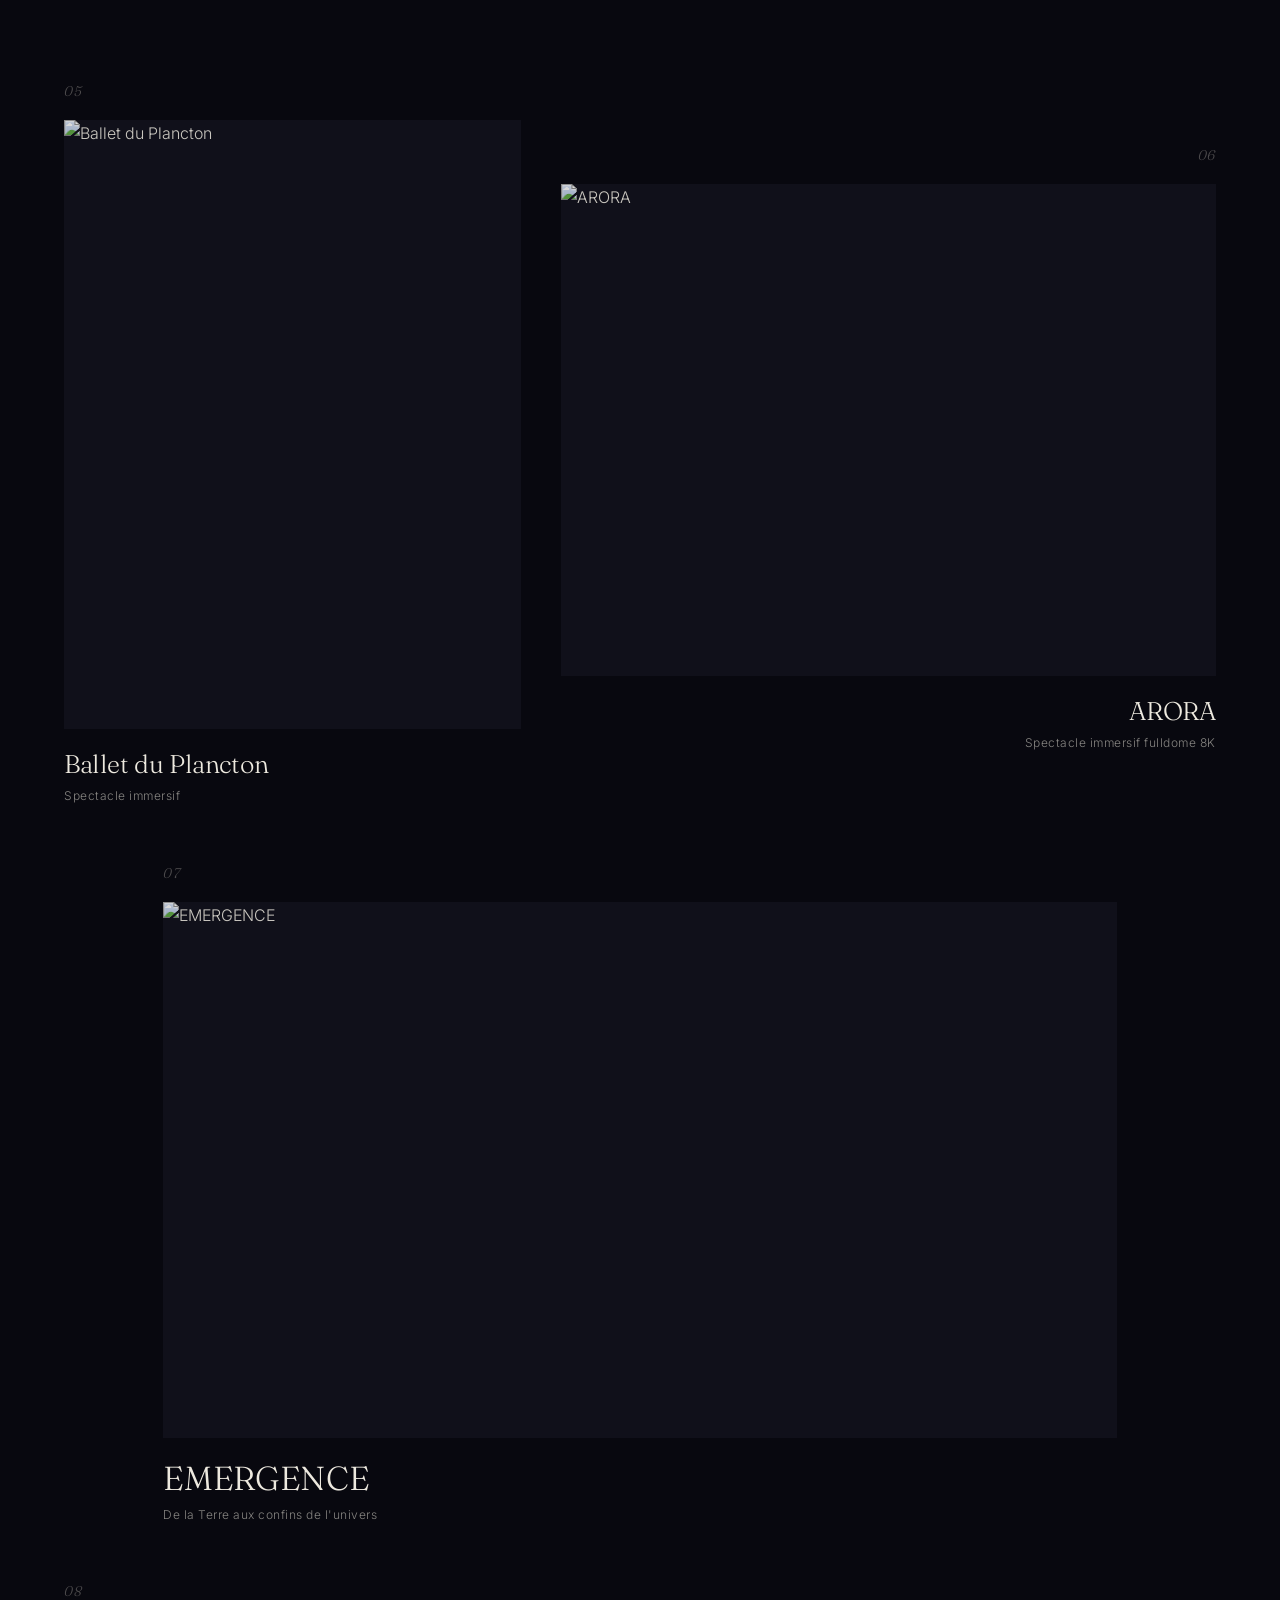
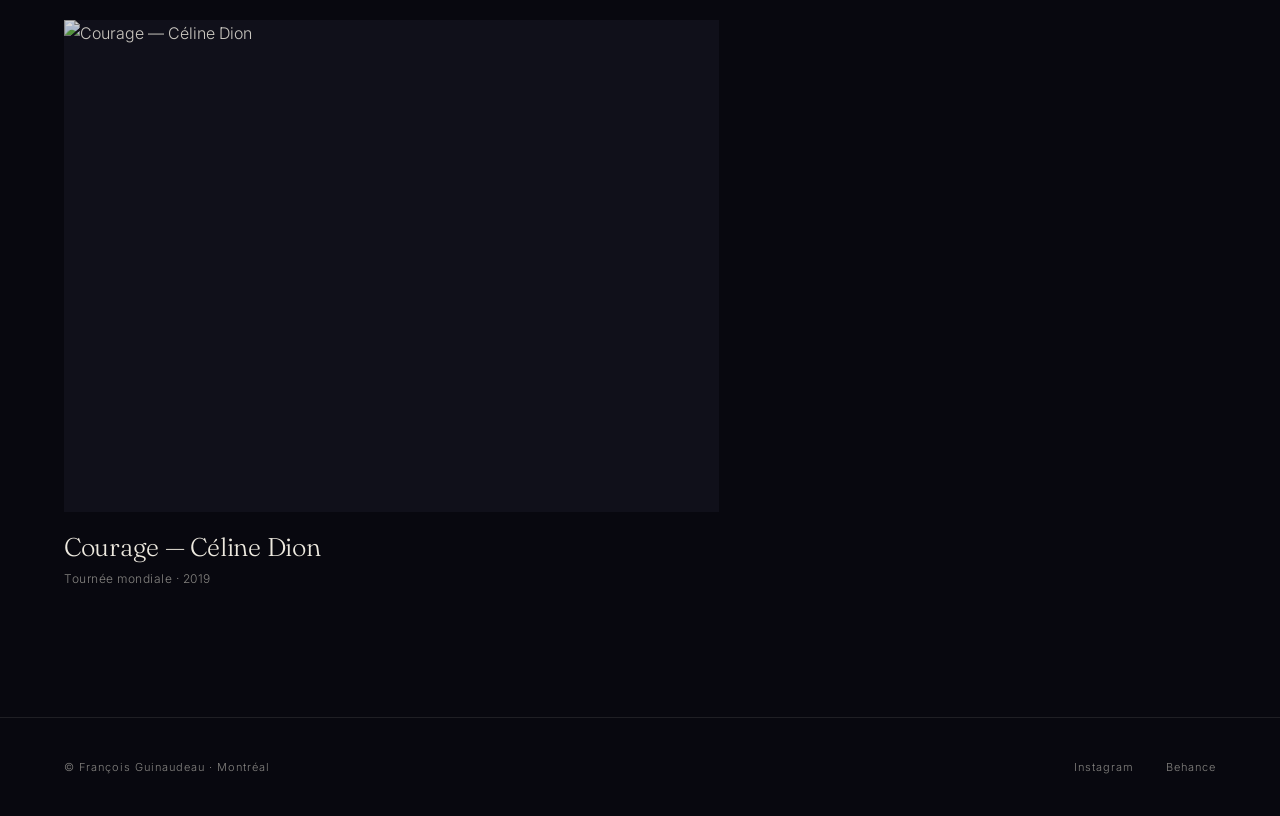
==== commit 59296fe4: "ajout vimeo" ====
--- a/oeuvres.html
+++ b/oeuvres.html
@@ -31,6 +31,12 @@
     <p class="works-eyebrow">Sélection</p>
     <h1 class="works-title"><em>Notre espèce pense.<br>Les infinis s'en fichent.</em></h1>
   </header>
+
+  <div style="padding:42.55% 0 0 0;position:relative;">
+    <iframe src="https://player.vimeo.com/video/379509360?badge=0&amp;autopause=0&amp;player_id=0&amp;app_id=58479" frameborder="0" allow="autoplay; fullscreen; picture-in-picture; clipboard-write; encrypted-media; web-share" referrerpolicy="strict-origin-when-cross-origin" style="position:absolute;top:0;left:0;width:100%;height:100%;" title="Cosmos Reel 2020">
+
+    </iframe></div>
+    <script src="https://player.vimeo.com/api/player.js"></script>
 
   <!-- Composition asymétrique
        Chaque article a 2 attributs qui contrôlent sa taille et son alignement :
--- a/style.css
+++ b/style.css
@@ -854,3 +854,210 @@
     text-align: center;
   }
 }
+/* ============================================
+   PAGE ŒUVRES V3 - Composition asymétrique
+   À ajouter à la fin de style.css
+   (Remplace l'ancienne section "ŒUVRES" si tu veux)
+   ============================================ */
+
+.works-v3 {
+  max-width: 1600px;
+  margin: 0 auto;
+  padding: 4rem var(--gutter) 8rem;
+}
+
+/* Le flux des projets : une grille de 12 colonnes invisibles
+   pour positionner librement les œuvres */
+.works-flow {
+  display: grid;
+  grid-template-columns: repeat(12, 1fr);
+  gap: 6rem 2.5rem;
+  margin-top: 5rem;
+}
+
+.work-item {
+  position: relative;
+}
+
+.work-item a {
+  display: block;
+  position: relative;
+}
+
+/* === Tailles des œuvres === */
+
+/* LARGE : presque pleine largeur, centrée */
+.work-item[data-size="large"] {
+  grid-column: 2 / -2;
+}
+
+/* MEDIUM : 7 colonnes sur 12, alignée à gauche ou droite */
+.work-item[data-size="medium"][data-align="left"] {
+  grid-column: 1 / span 7;
+}
+.work-item[data-size="medium"][data-align="right"] {
+  grid-column: 6 / span 7;
+}
+.work-item[data-size="medium"][data-align="center"] {
+  grid-column: 3 / span 8;
+}
+
+/* SMALL : 5 colonnes sur 12, alignée à gauche ou droite */
+.work-item[data-size="small"][data-align="left"] {
+  grid-column: 1 / span 5;
+}
+.work-item[data-size="small"][data-align="right"] {
+  grid-column: 8 / span 5;
+}
+.work-item[data-size="small"][data-align="center"] {
+  grid-column: 4 / span 6;
+}
+
+/* Décalages verticaux pour casser la grille rigide */
+.work-item[data-size="small"][data-align="right"] {
+  margin-top: 4rem;
+}
+.work-item[data-size="medium"][data-align="right"] {
+  margin-top: 6rem;
+}
+.work-item[data-size="small"][data-align="left"] {
+  margin-top: 2rem;
+}
+
+/* === Visuels === */
+.work-visual {
+  position: relative;
+  overflow: hidden;
+  background: var(--bg-soft);
+}
+
+.work-item[data-size="large"] .work-visual {
+  aspect-ratio: 16/9;
+}
+.work-item[data-size="medium"] .work-visual {
+  aspect-ratio: 4/3;
+}
+.work-item[data-size="small"] .work-visual {
+  aspect-ratio: 3/4;
+}
+
+.work-visual img {
+  width: 100%;
+  height: 100%;
+  object-fit: cover;
+  filter: grayscale(15%) brightness(0.85);
+  transition: transform 1.4s var(--ease-out), filter 1.4s var(--ease-out);
+}
+
+.work-item a:hover .work-visual img {
+  transform: scale(1.04);
+  filter: grayscale(0%) brightness(1);
+}
+
+/* === Numéro flottant === */
+.work-num {
+  position: absolute;
+  top: -2.5rem;
+  left: 0;
+  font-family: var(--font-serif);
+  font-style: italic;
+  font-weight: 300;
+  font-size: 14px;
+  color: var(--text-dim);
+  letter-spacing: 0.5px;
+  transition: color var(--duration) var(--ease-out), transform var(--duration) var(--ease-out);
+  z-index: 2;
+}
+
+/* Le numéro se positionne différemment selon l'alignement */
+.work-item[data-align="right"] .work-num {
+  left: auto;
+  right: 0;
+}
+
+.work-item a:hover .work-num {
+  color: var(--text);
+  transform: translateY(-4px);
+}
+
+/* === Caption (titre + métadonnées) === */
+.work-caption {
+  margin-top: 1.25rem;
+  display: flex;
+  flex-direction: column;
+  gap: 0.4rem;
+  transition: transform var(--duration) var(--ease-out);
+}
+
+.work-item[data-align="right"] .work-caption {
+  text-align: right;
+}
+
+.work-item a:hover .work-caption {
+  transform: translateX(6px);
+}
+
+.work-item[data-align="right"] a:hover .work-caption {
+  transform: translateX(-6px);
+}
+
+.work-caption h3 {
+  font-family: var(--font-serif);
+  font-weight: 300;
+  font-size: clamp(1.35rem, 2vw, 1.85rem);
+  line-height: 1.2;
+  color: var(--text);
+  letter-spacing: -0.01em;
+}
+
+.work-item[data-size="large"] .work-caption h3 {
+  font-size: clamp(1.65rem, 2.6vw, 2.4rem);
+}
+
+.work-caption p {
+  font-size: 12px;
+  letter-spacing: 0.5px;
+  color: var(--text-muted);
+}
+
+/* === Responsive : sur mobile, tout en colonne simple === */
+@media (max-width: 900px) {
+  .works-flow {
+    grid-template-columns: 1fr;
+    gap: 4rem 0;
+  }
+
+  /* Toutes les œuvres prennent toute la largeur */
+  .work-item[data-size="large"],
+  .work-item[data-size="medium"][data-align="left"],
+  .work-item[data-size="medium"][data-align="right"],
+  .work-item[data-size="medium"][data-align="center"],
+  .work-item[data-size="small"][data-align="left"],
+  .work-item[data-size="small"][data-align="right"],
+  .work-item[data-size="small"][data-align="center"] {
+    grid-column: 1 / -1;
+    margin-top: 0;
+  }
+
+  /* Sur mobile, toutes les images en 4/3 pour homogénéité */
+  .work-item[data-size="large"] .work-visual,
+  .work-item[data-size="medium"] .work-visual,
+  .work-item[data-size="small"] .work-visual {
+    aspect-ratio: 4/3;
+  }
+
+  /* Tout aligné à gauche sur mobile */
+  .work-item[data-align="right"] .work-num {
+    left: 0;
+    right: auto;
+  }
+
+  .work-item[data-align="right"] .work-caption {
+    text-align: left;
+  }
+
+  .work-num {
+    top: -2rem;
+    font-size: 12px;
+  }
+}
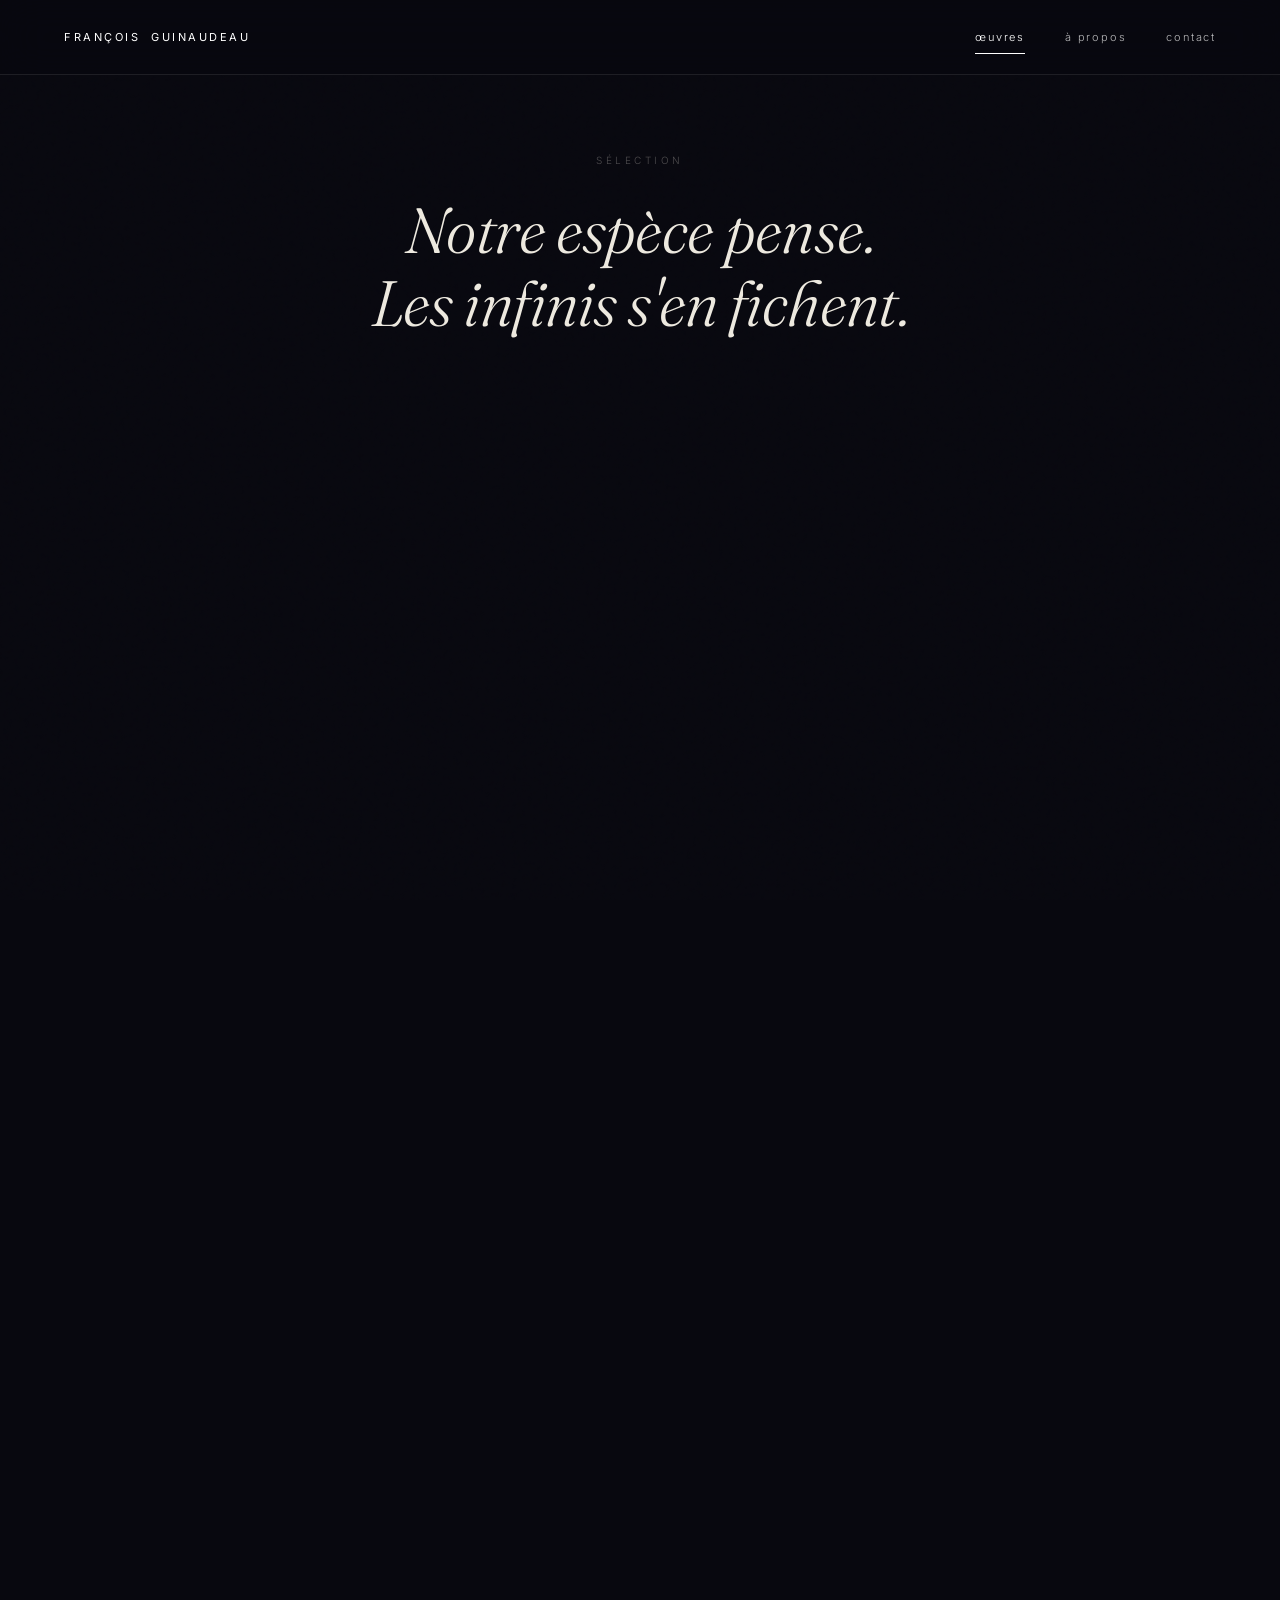
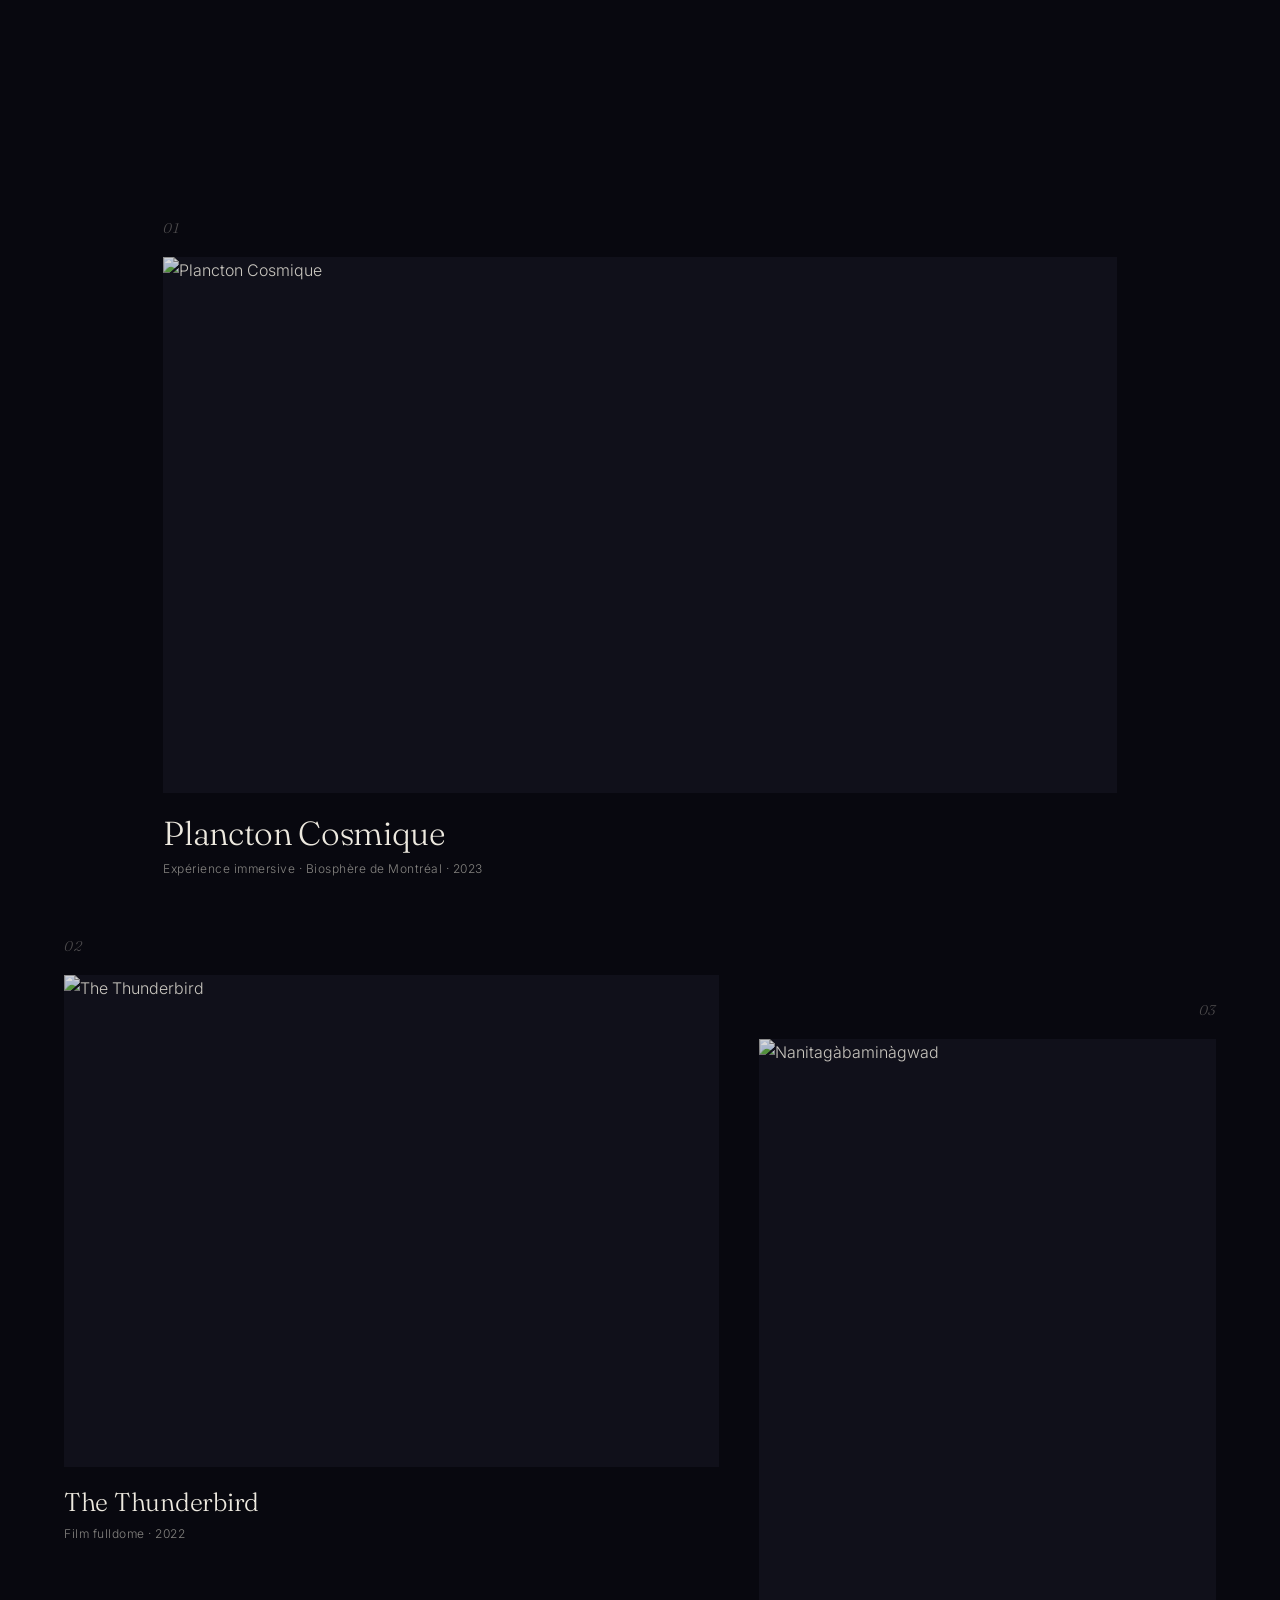
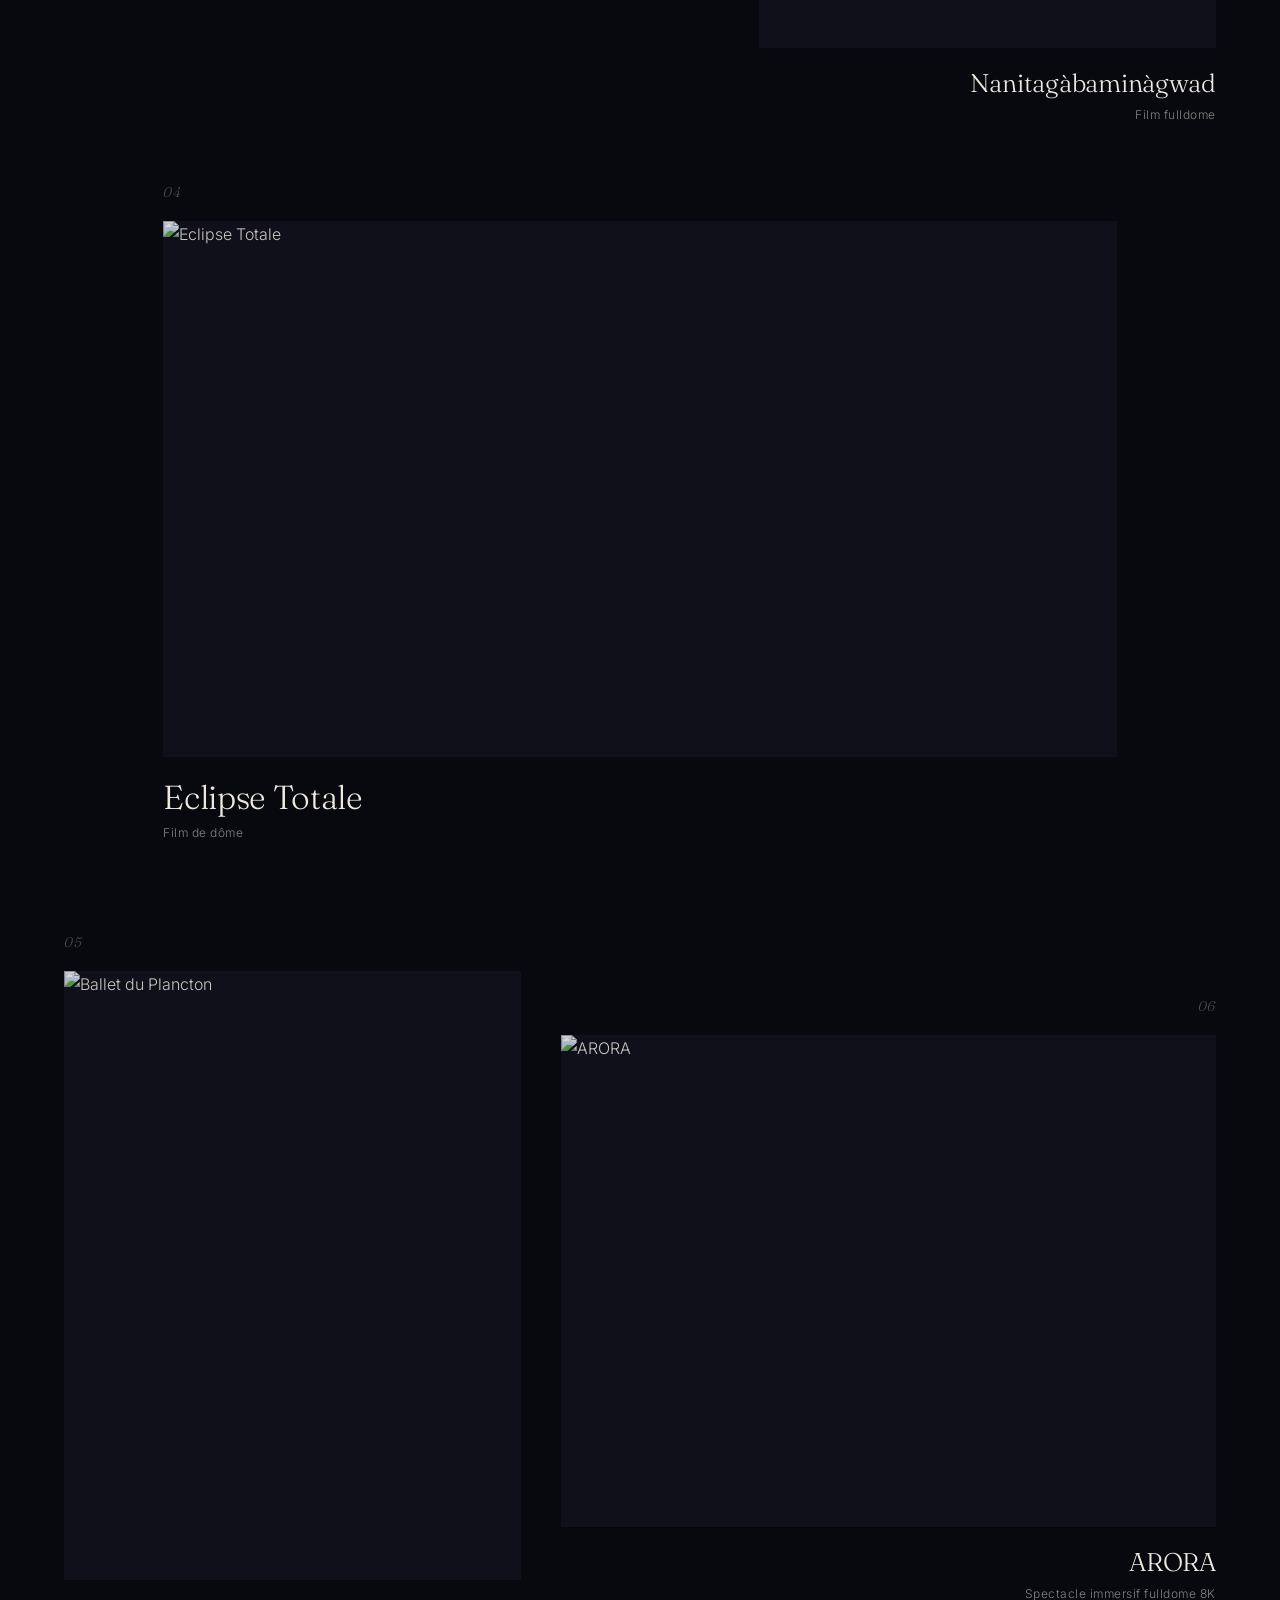
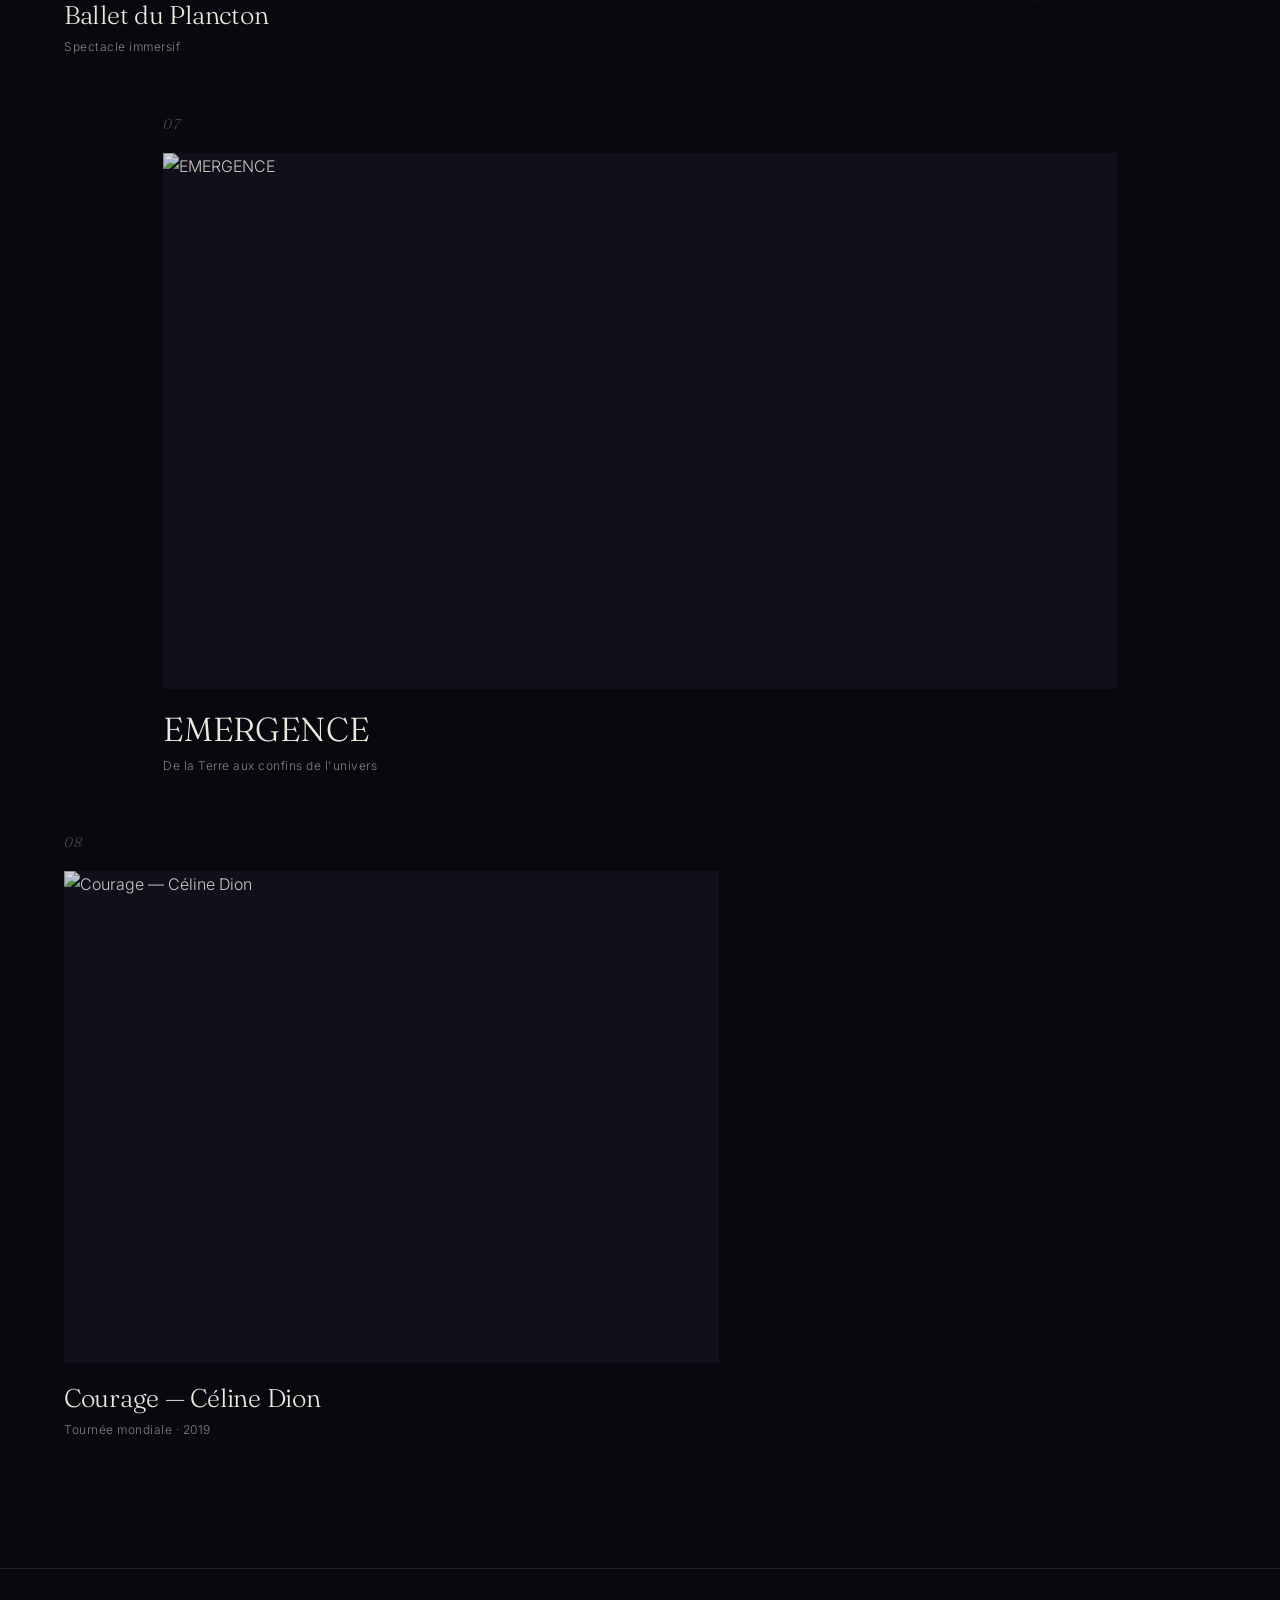
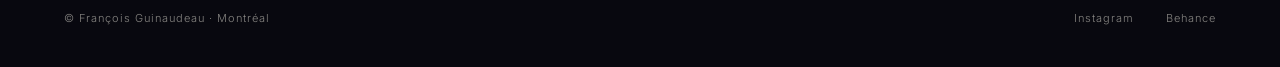
==== commit abf71093: "vimeos" ====
--- a/oeuvres.html
+++ b/oeuvres.html
@@ -31,9 +31,39 @@
     <p class="works-eyebrow">Sélection</p>
     <h1 class="works-title"><em>Notre espèce pense.<br>Les infinis s'en fichent.</em></h1>
   </header>
-
+<!-- vimeo demo -->
   <div style="padding:42.55% 0 0 0;position:relative;">
     <iframe src="https://player.vimeo.com/video/379509360?badge=0&amp;autopause=0&amp;player_id=0&amp;app_id=58479" frameborder="0" allow="autoplay; fullscreen; picture-in-picture; clipboard-write; encrypted-media; web-share" referrerpolicy="strict-origin-when-cross-origin" style="position:absolute;top:0;left:0;width:100%;height:100%;" title="Cosmos Reel 2020">
+
+    </iframe></div>
+    <script src="https://player.vimeo.com/api/player.js"></script>
+<!-- vimeo interaction -->
+  <div style="padding:42.55% 0 0 0;position:relative;">
+    <iframe src="https://player.vimeo.com/video/224491402?badge=0&amp;autopause=0&amp;player_id=0&amp;app_id=58479" frameborder="0" allow="autoplay; fullscreen; picture-in-picture; clipboard-write; encrypted-media; web-share" referrerpolicy="strict-origin-when-cross-origin" style="position:absolute;top:0;left:0;width:100%;height:100%;" title="Cosmos Reel 2020">
+
+    </iframe></div>
+    <script src="https://player.vimeo.com/api/player.js"></script>
+<!-- vimeo cosmic drama -->
+  <div style="padding:42.55% 0 0 0;position:relative;">
+    <iframe src="https://player.vimeo.com/video/1059870791?badge=0&amp;autopause=0&amp;player_id=0&amp;app_id=58479" frameborder="0" allow="autoplay; fullscreen; picture-in-picture; clipboard-write; encrypted-media; web-share" referrerpolicy="strict-origin-when-cross-origin" style="position:absolute;top:0;left:0;width:100%;height:100%;" title="Cosmos Reel 2020">
+
+    </iframe></div>
+    <script src="https://player.vimeo.com/api/player.js"></script>
+<!-- vimeo Eclipse -->
+  <div style="padding:42.55% 0 0 0;position:relative;">
+    <iframe src="https://player.vimeo.com/video/1083636223?badge=0&amp;autopause=0&amp;player_id=0&amp;app_id=58479" frameborder="0" allow="autoplay; fullscreen; picture-in-picture; clipboard-write; encrypted-media; web-share" referrerpolicy="strict-origin-when-cross-origin" style="position:absolute;top:0;left:0;width:100%;height:100%;" title="Cosmos Reel 2020">
+
+    </iframe></div>
+    <script src="https://player.vimeo.com/api/player.js"></script>    
+<!-- vimeo overview -->
+  <div style="padding:42.55% 0 0 0;position:relative;">
+    <iframe src="https://player.vimeo.com/video/271295295?badge=0&amp;autopause=0&amp;player_id=0&amp;app_id=58479" frameborder="0" allow="autoplay; fullscreen; picture-in-picture; clipboard-write; encrypted-media; web-share" referrerpolicy="strict-origin-when-cross-origin" style="position:absolute;top:0;left:0;width:100%;height:100%;" title="Cosmos Reel 2020">
+
+    </iframe></div>
+    <script src="https://player.vimeo.com/api/player.js"></script>
+<!-- vimeo motion -->
+  <div style="padding:42.55% 0 0 0;position:relative;">
+    <iframe src="https://player.vimeo.com/video/591193743?badge=0&amp;autopause=0&amp;player_id=0&amp;app_id=58479" frameborder="0" allow="autoplay; fullscreen; picture-in-picture; clipboard-write; encrypted-media; web-share" referrerpolicy="strict-origin-when-cross-origin" style="position:absolute;top:0;left:0;width:100%;height:100%;" title="Cosmos Reel 2020">
 
     </iframe></div>
     <script src="https://player.vimeo.com/api/player.js"></script>
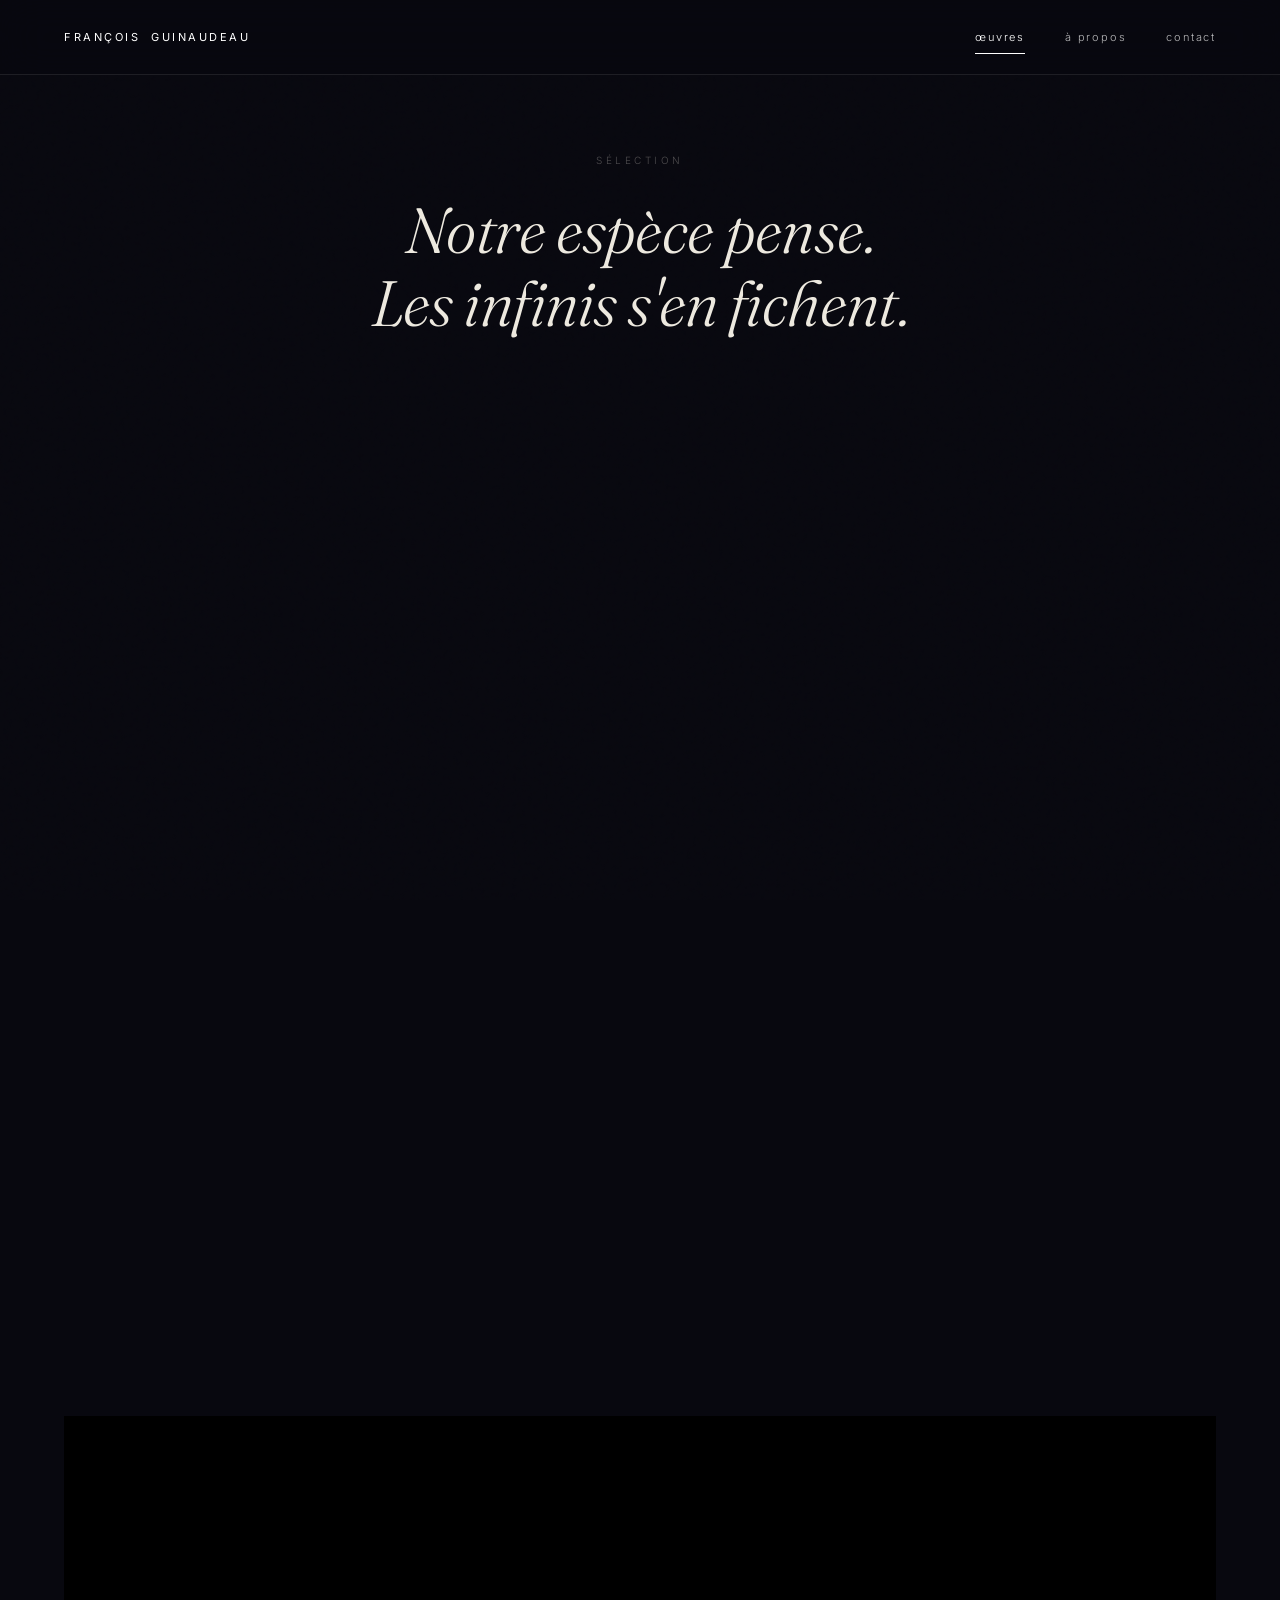
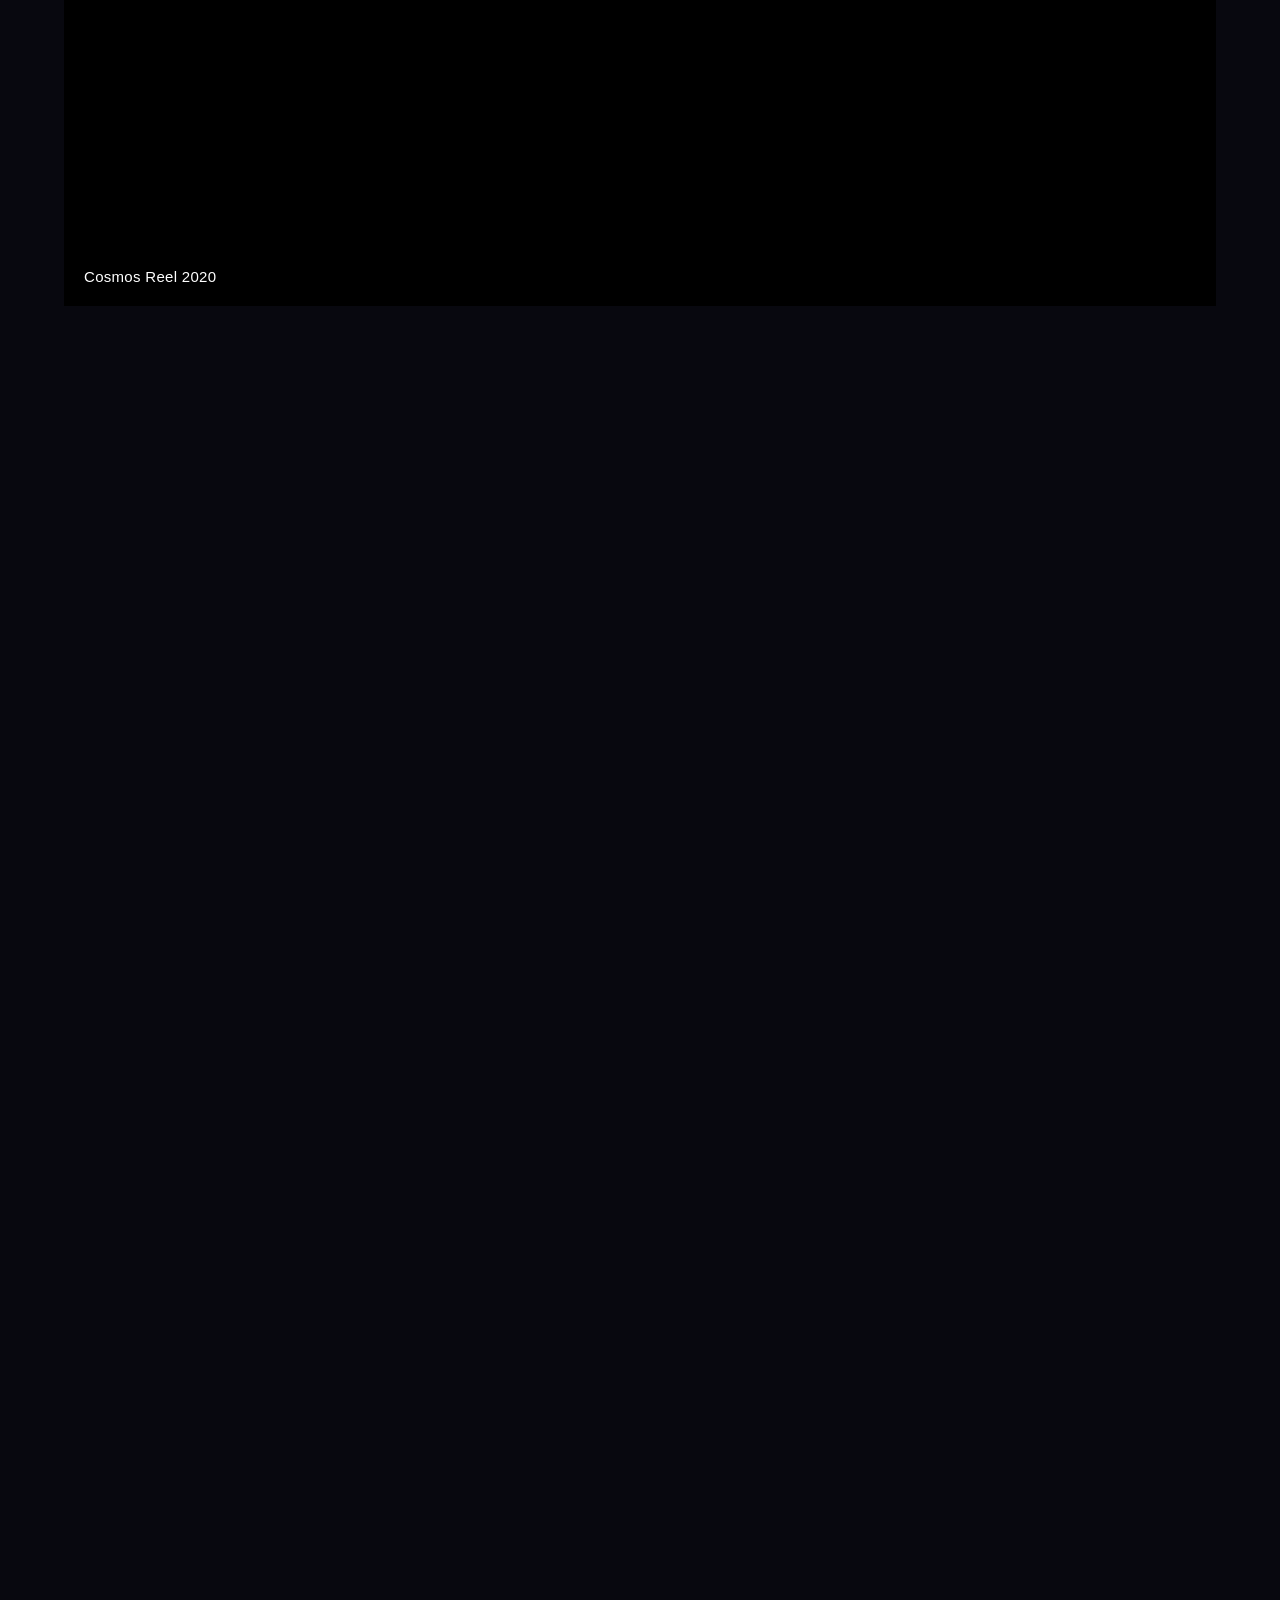
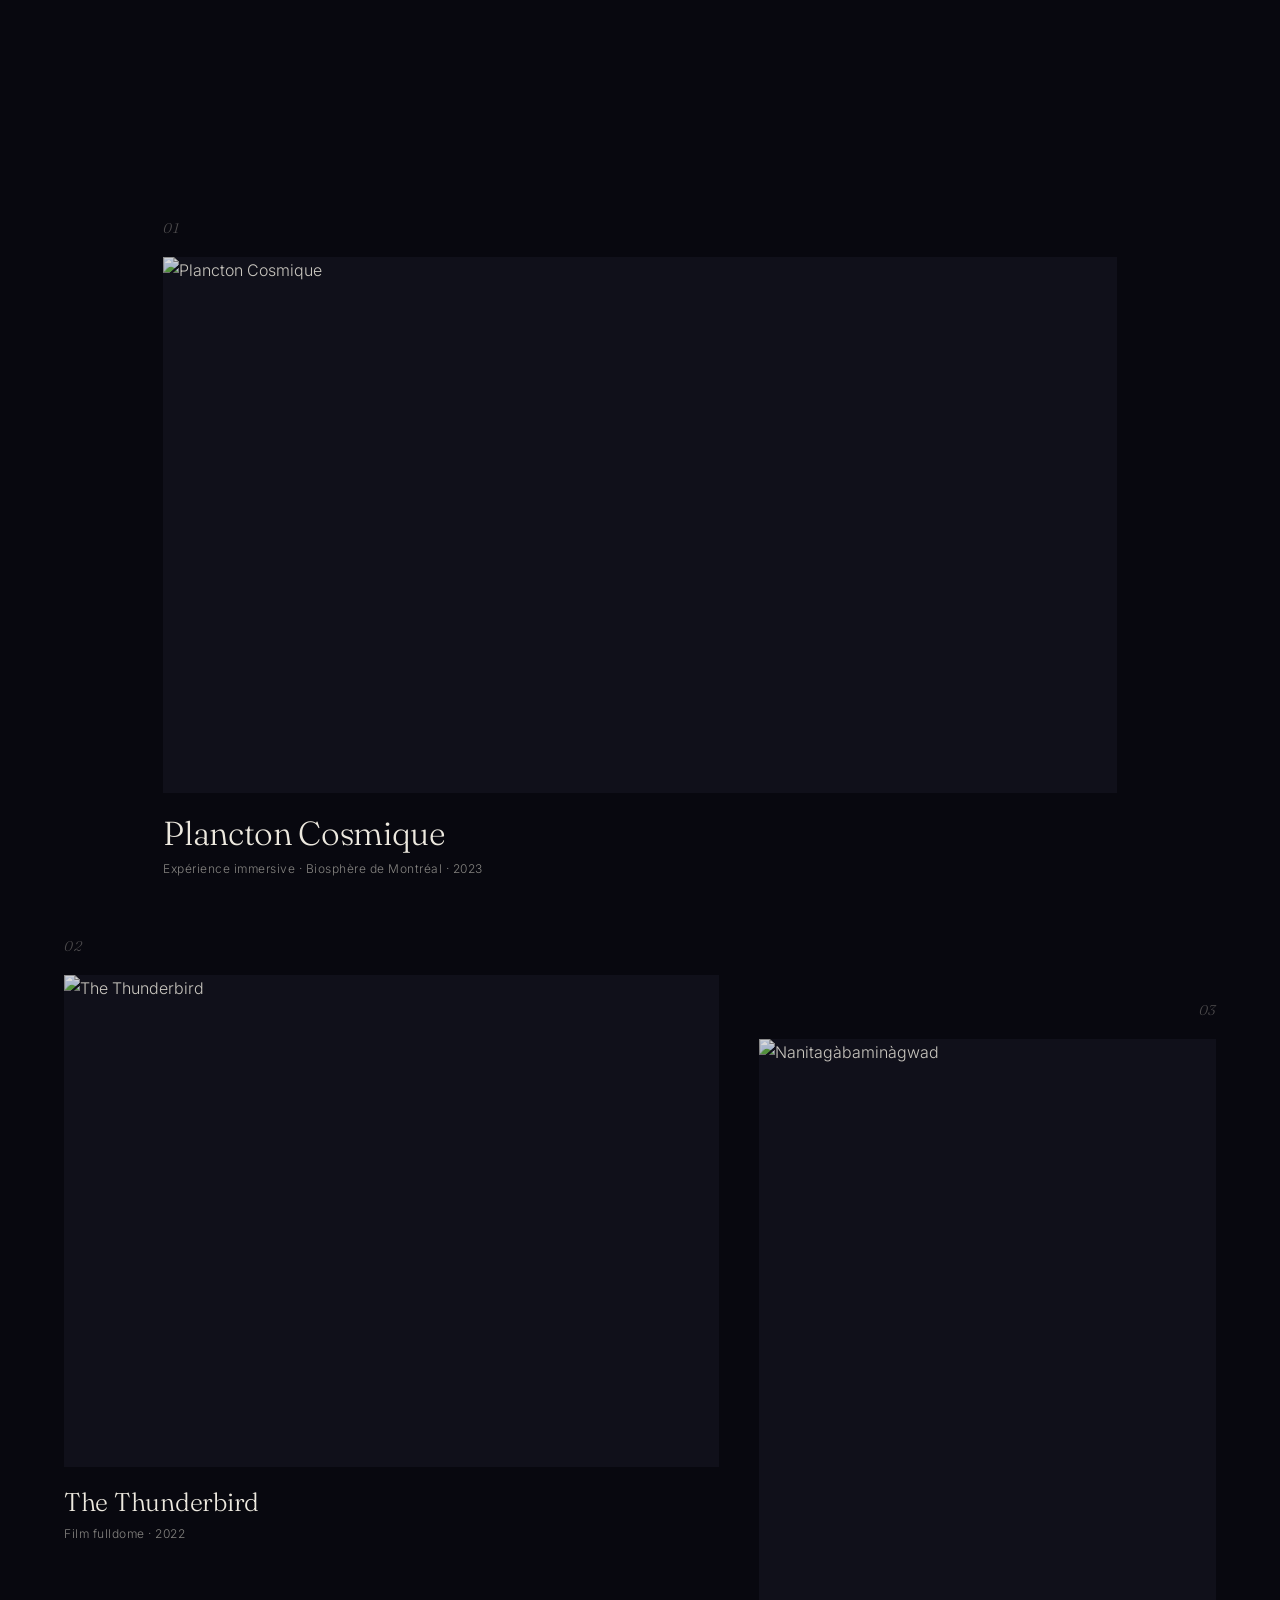
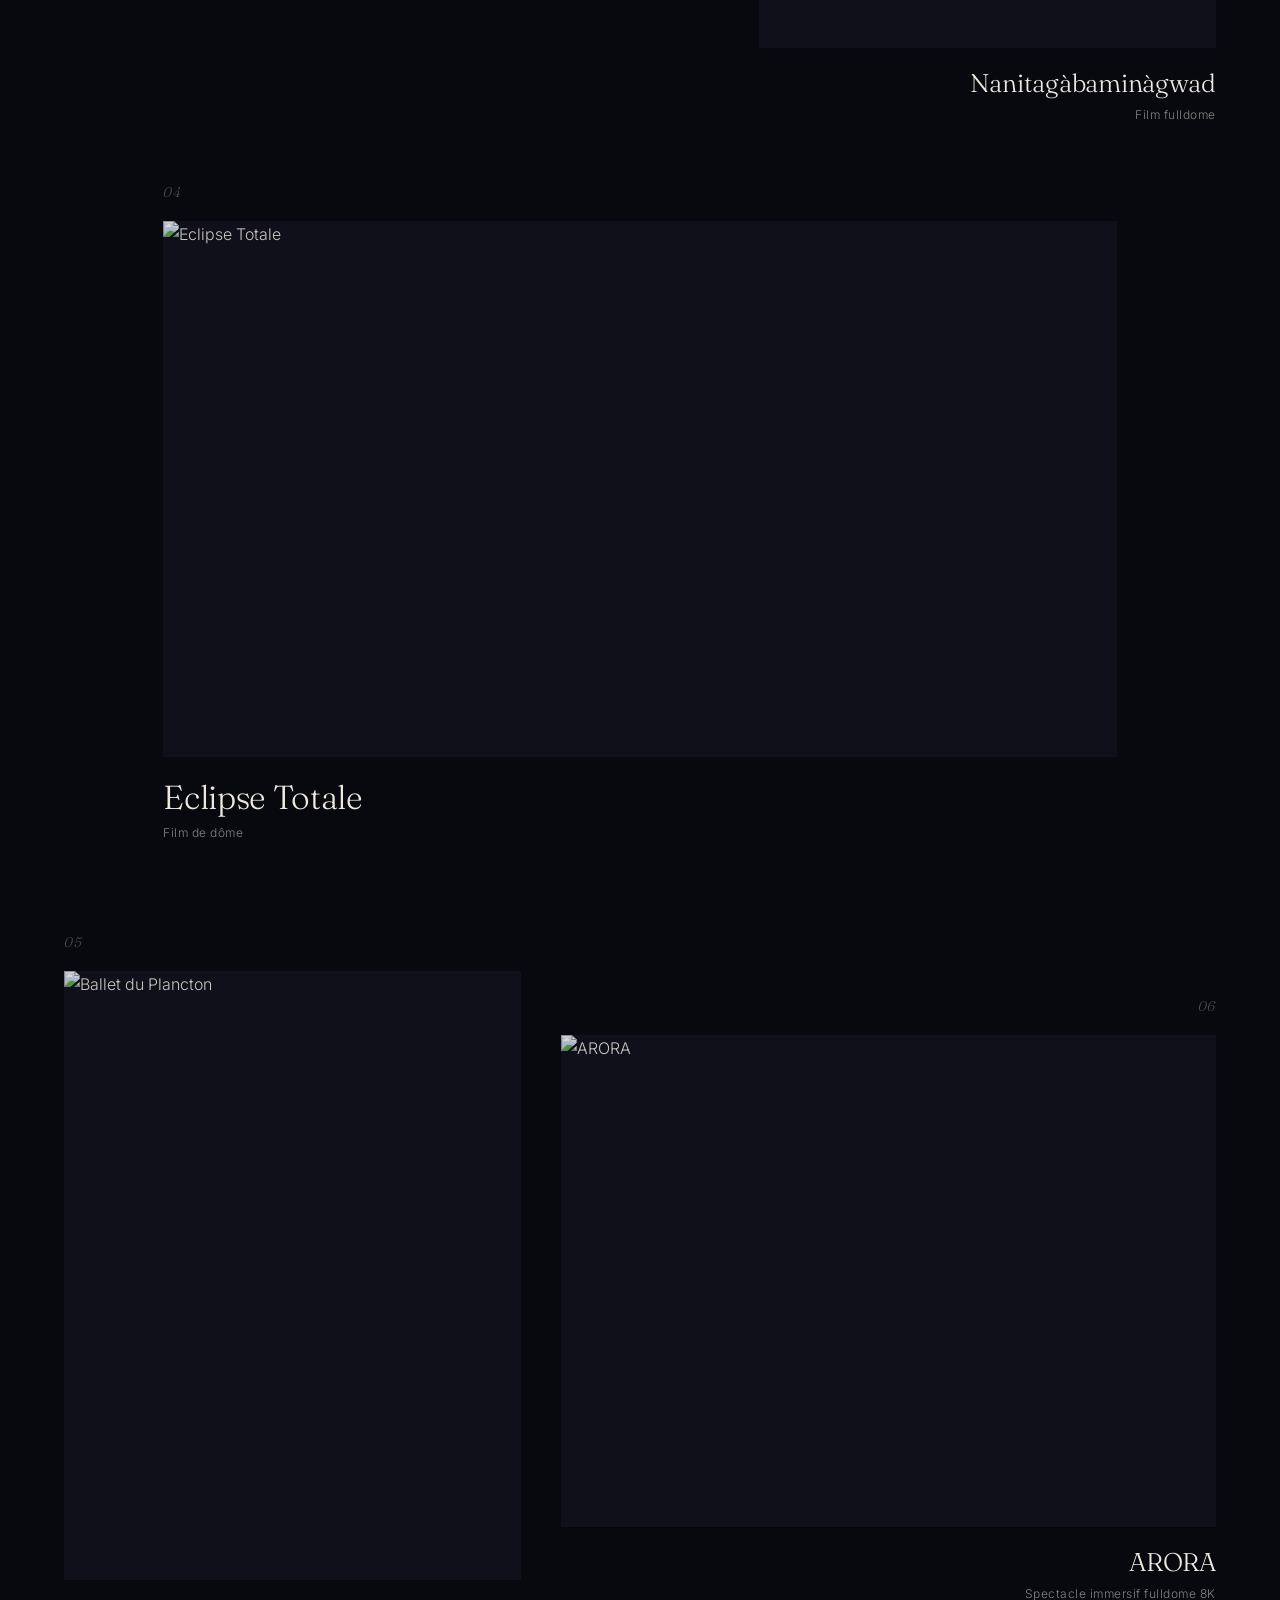
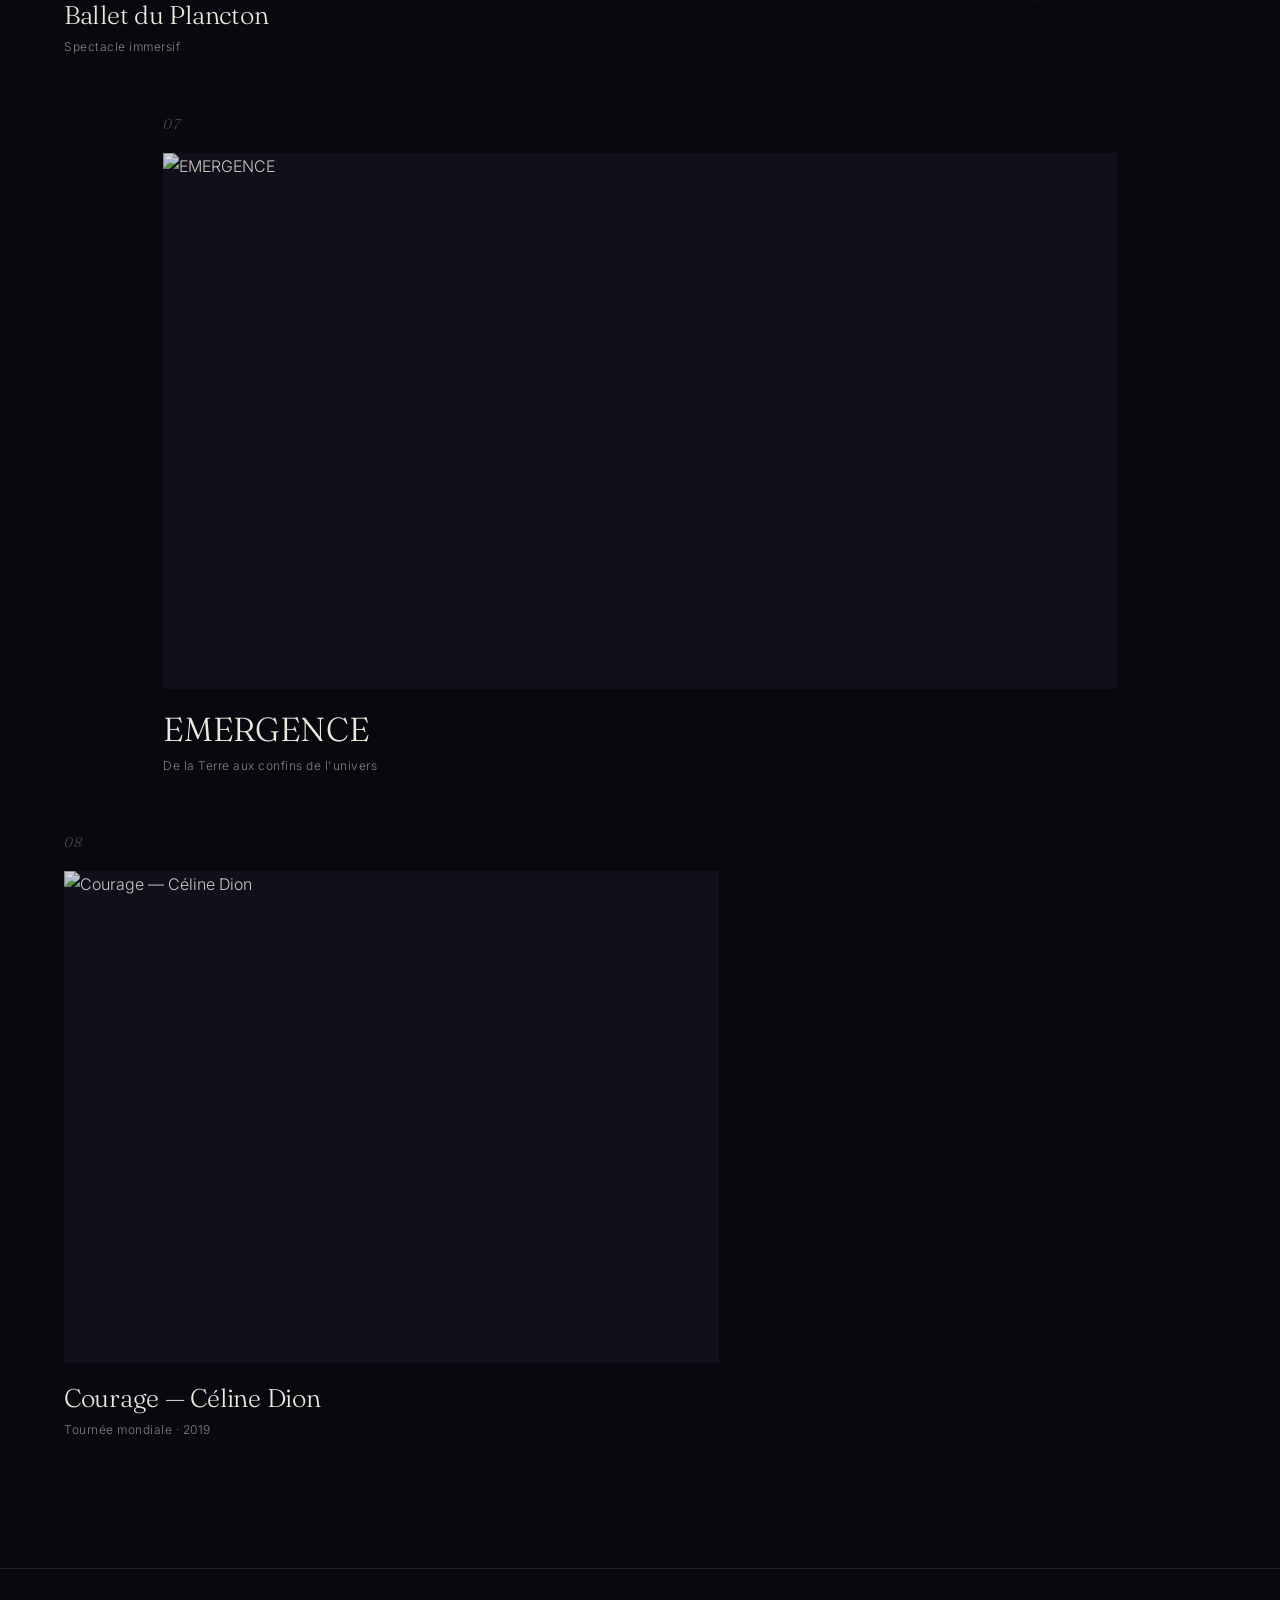
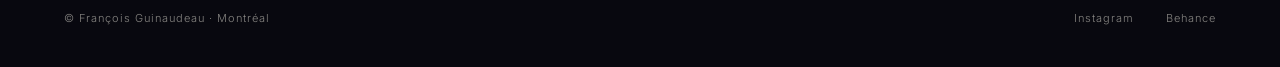
==== commit 747d1d2d: "vimeo claude" ====
--- a/oeuvres.html
+++ b/oeuvres.html
@@ -44,11 +44,21 @@
     </iframe></div>
     <script src="https://player.vimeo.com/api/player.js"></script>
 <!-- vimeo cosmic drama -->
-  <div style="padding:42.55% 0 0 0;position:relative;">
-    <iframe src="https://player.vimeo.com/video/1059870791?badge=0&amp;autopause=0&amp;player_id=0&amp;app_id=58479" frameborder="0" allow="autoplay; fullscreen; picture-in-picture; clipboard-write; encrypted-media; web-share" referrerpolicy="strict-origin-when-cross-origin" style="position:absolute;top:0;left:0;width:100%;height:100%;" title="Cosmos Reel 2020">
-
-    </iframe></div>
-    <script src="https://player.vimeo.com/api/player.js"></script>
+<div style="position:relative;width:100%;padding:42.55% 0 0 0;overflow:hidden;background:#000;">
+  <iframe
+    src="https://player.vimeo.com/video/1059870791?badge=0&amp;autopause=0&amp;player_id=0&amp;app_id=58479&amp;title=0&amp;byline=0&amp;portrait=0"
+    frameborder="0"
+    allow="autoplay; fullscreen; picture-in-picture; clipboard-write; encrypted-media; web-share"
+    referrerpolicy="strict-origin-when-cross-origin"
+    style="position:absolute;top:0;left:0;width:100%;height:100%;"
+    title="Cosmos Reel 2020">
+  </iframe>
+
+  <div style="position:absolute;bottom:0;left:0;right:0;padding:24px 20px 16px;background:linear-gradient(to top, rgba(0,0,0,0.6), rgba(0,0,0,0));pointer-events:none;">
+    <span style="color:#fff;font-family:-apple-system,BlinkMacSystemFont,'Segoe UI',sans-serif;font-size:15px;font-weight:500;letter-spacing:0.02em;">Cosmos Reel 2020</span>
+  </div>
+</div>
+<script src="https://player.vimeo.com/api/player.js"></script>
 <!-- vimeo Eclipse -->
   <div style="padding:42.55% 0 0 0;position:relative;">
     <iframe src="https://player.vimeo.com/video/1083636223?badge=0&amp;autopause=0&amp;player_id=0&amp;app_id=58479" frameborder="0" allow="autoplay; fullscreen; picture-in-picture; clipboard-write; encrypted-media; web-share" referrerpolicy="strict-origin-when-cross-origin" style="position:absolute;top:0;left:0;width:100%;height:100%;" title="Cosmos Reel 2020">
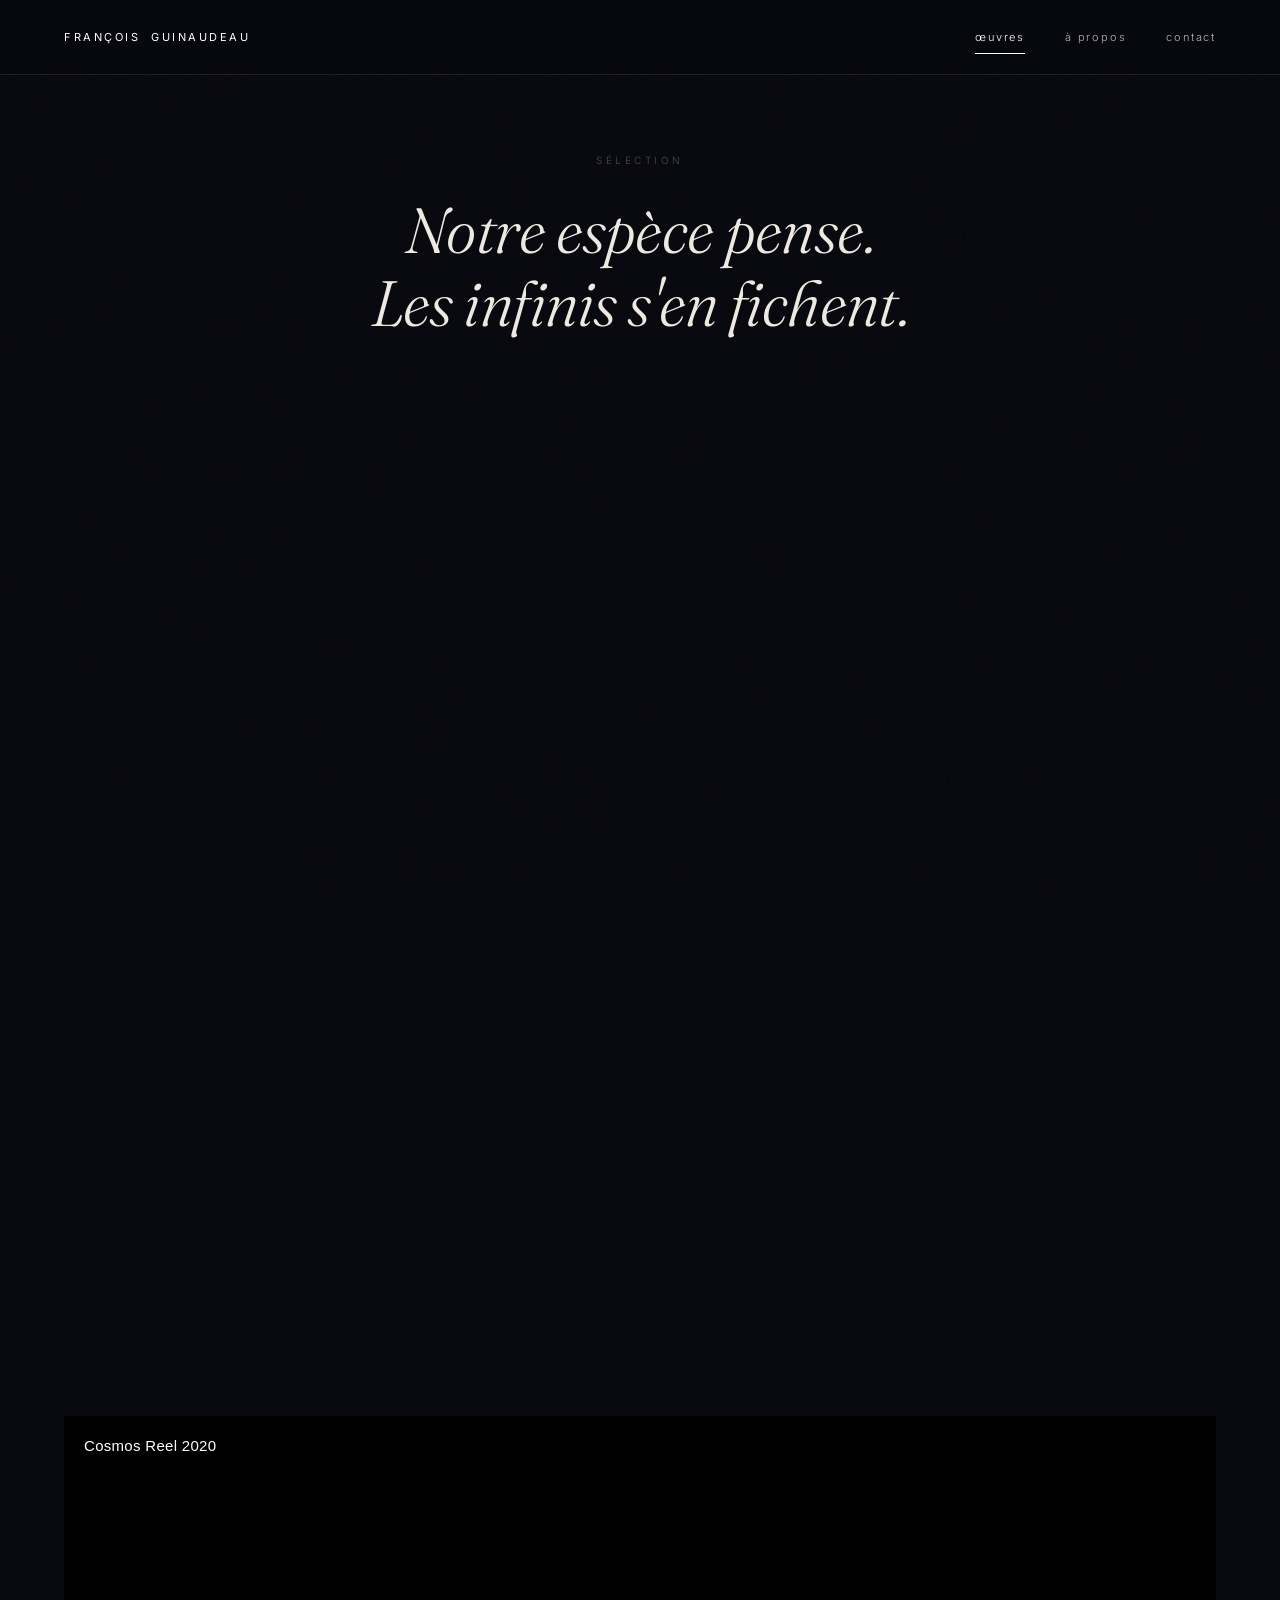
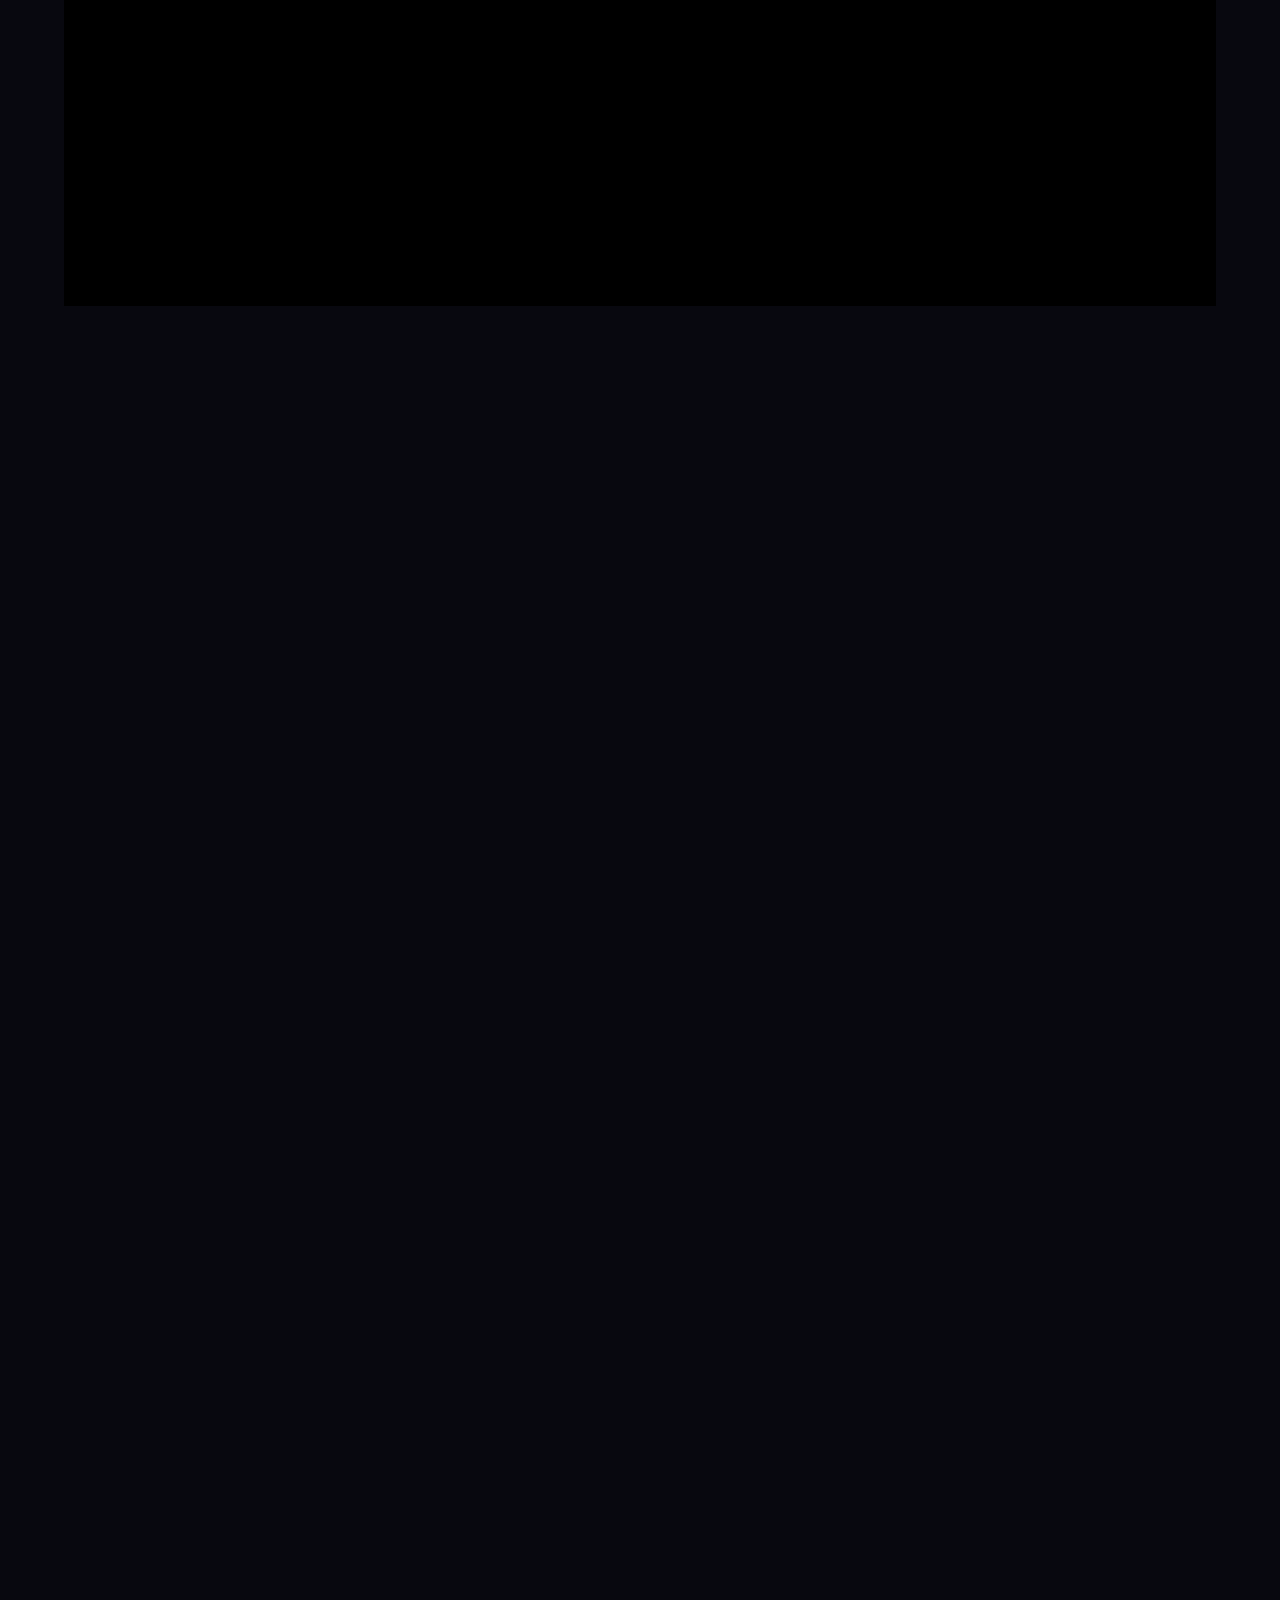
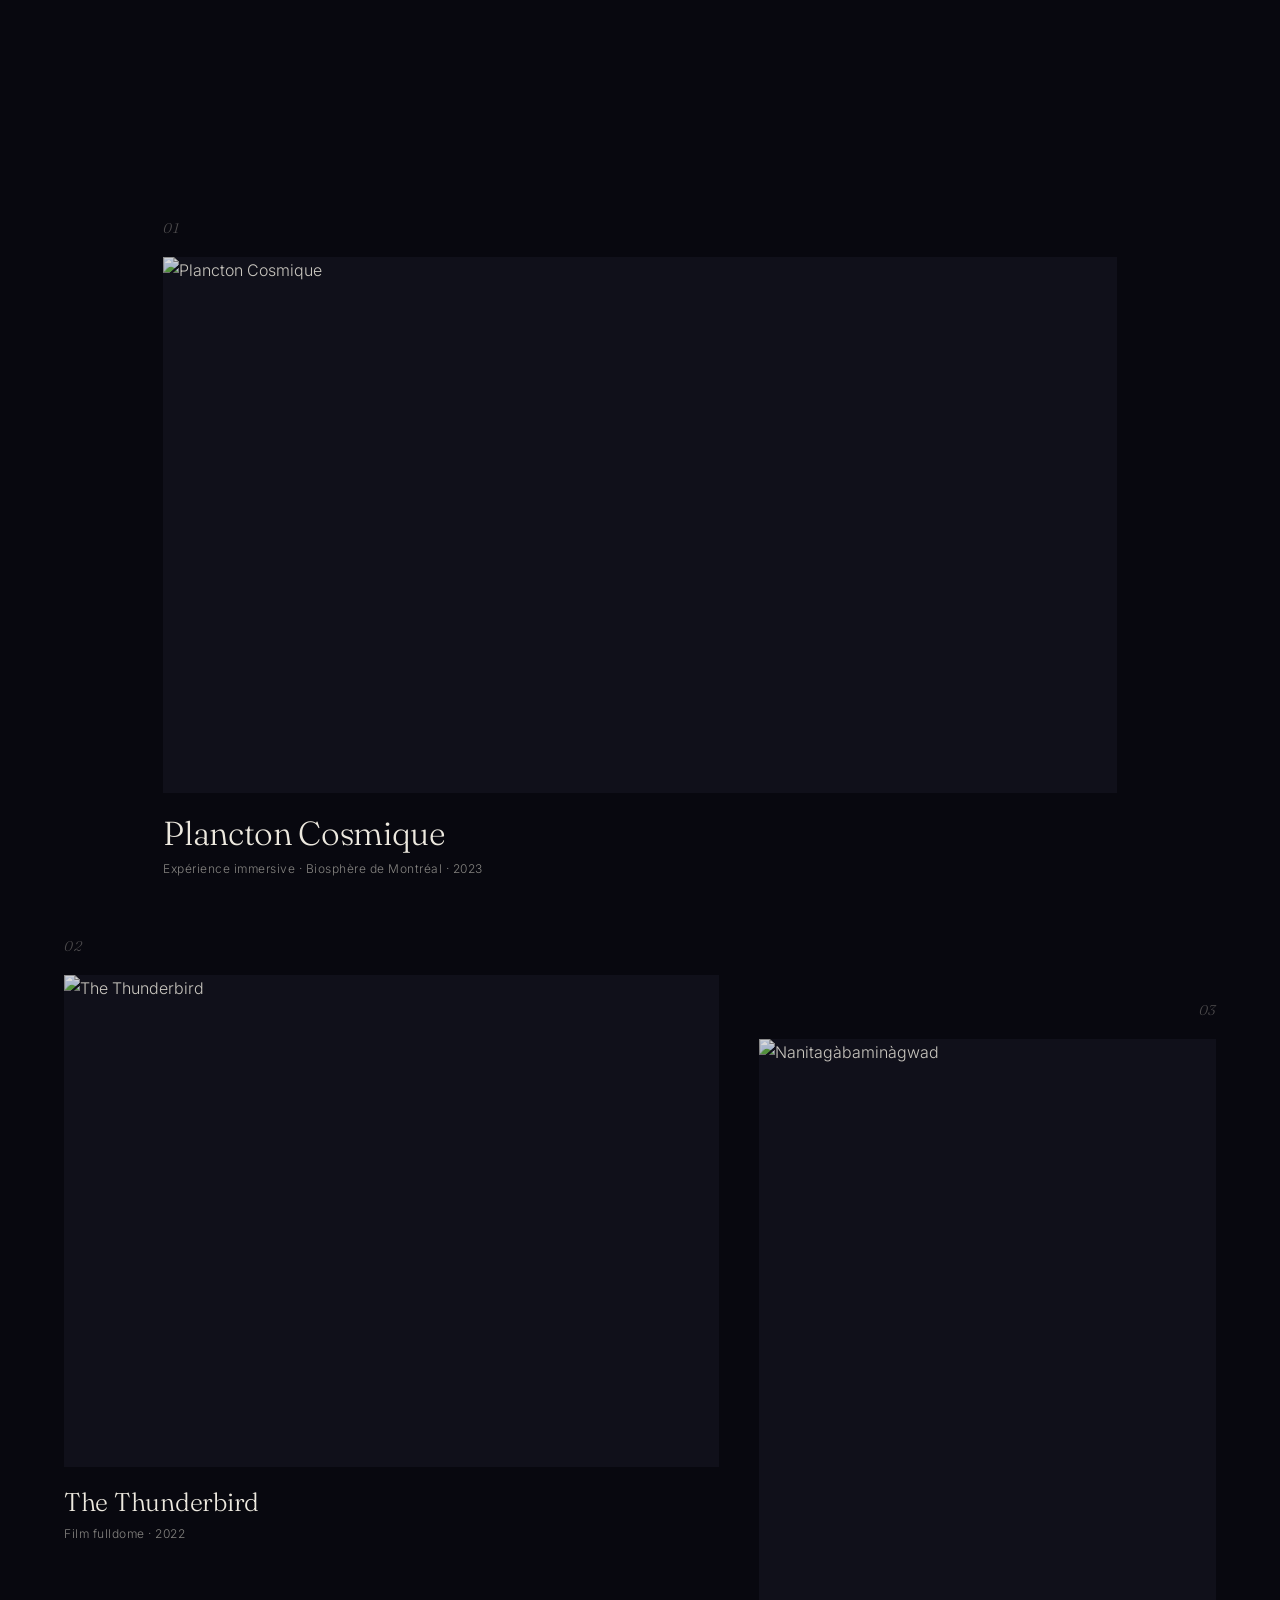
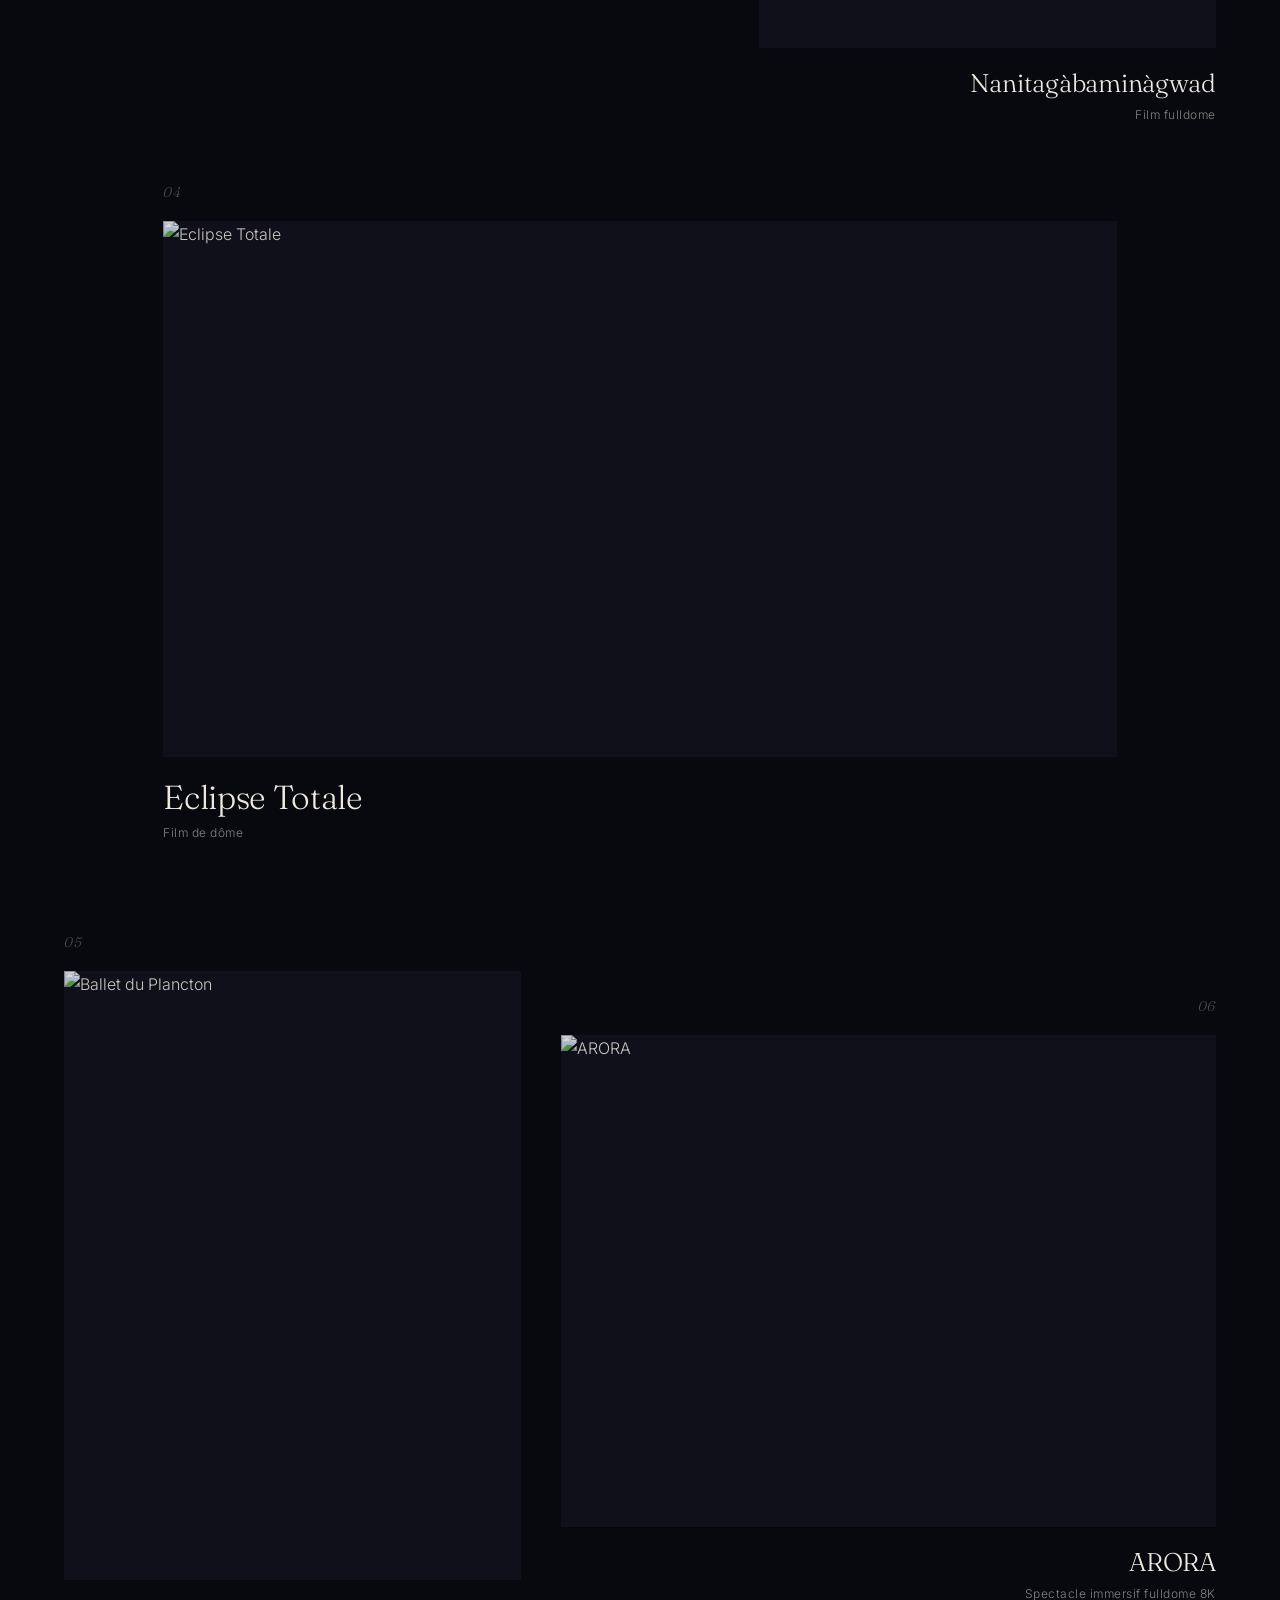
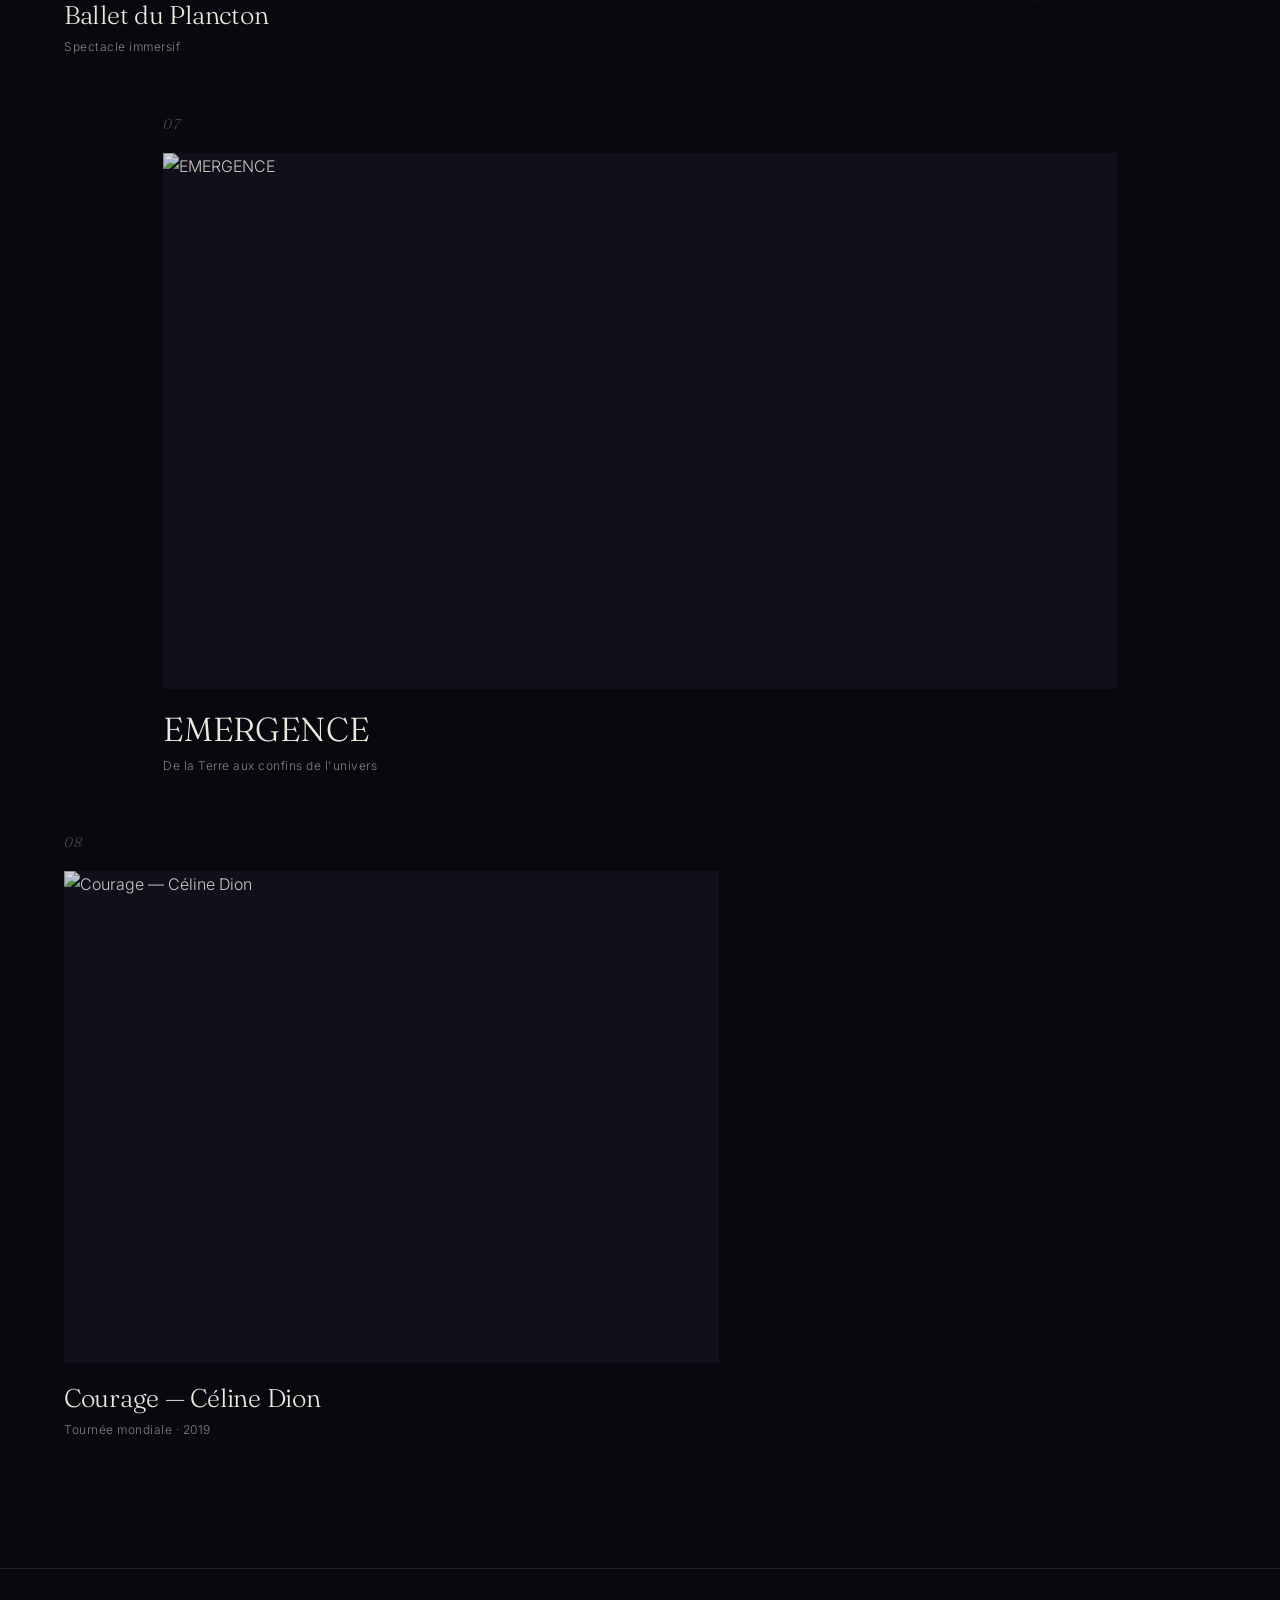
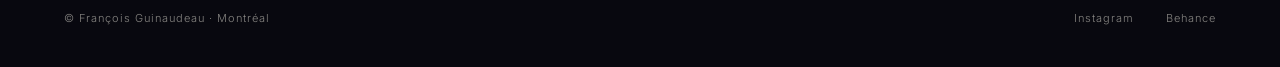
==== commit d00fe520: "cosmic" ====
--- a/oeuvres.html
+++ b/oeuvres.html
@@ -54,7 +54,7 @@
     title="Cosmos Reel 2020">
   </iframe>
 
-  <div style="position:absolute;bottom:0;left:0;right:0;padding:24px 20px 16px;background:linear-gradient(to top, rgba(0,0,0,0.6), rgba(0,0,0,0));pointer-events:none;">
+  <div style="position:absolute;top:0;left:0;right:0;padding:16px 20px 24px;background:linear-gradient(to bottom, rgba(0,0,0,0.6), rgba(0,0,0,0));pointer-events:none;">
     <span style="color:#fff;font-family:-apple-system,BlinkMacSystemFont,'Segoe UI',sans-serif;font-size:15px;font-weight:500;letter-spacing:0.02em;">Cosmos Reel 2020</span>
   </div>
 </div>
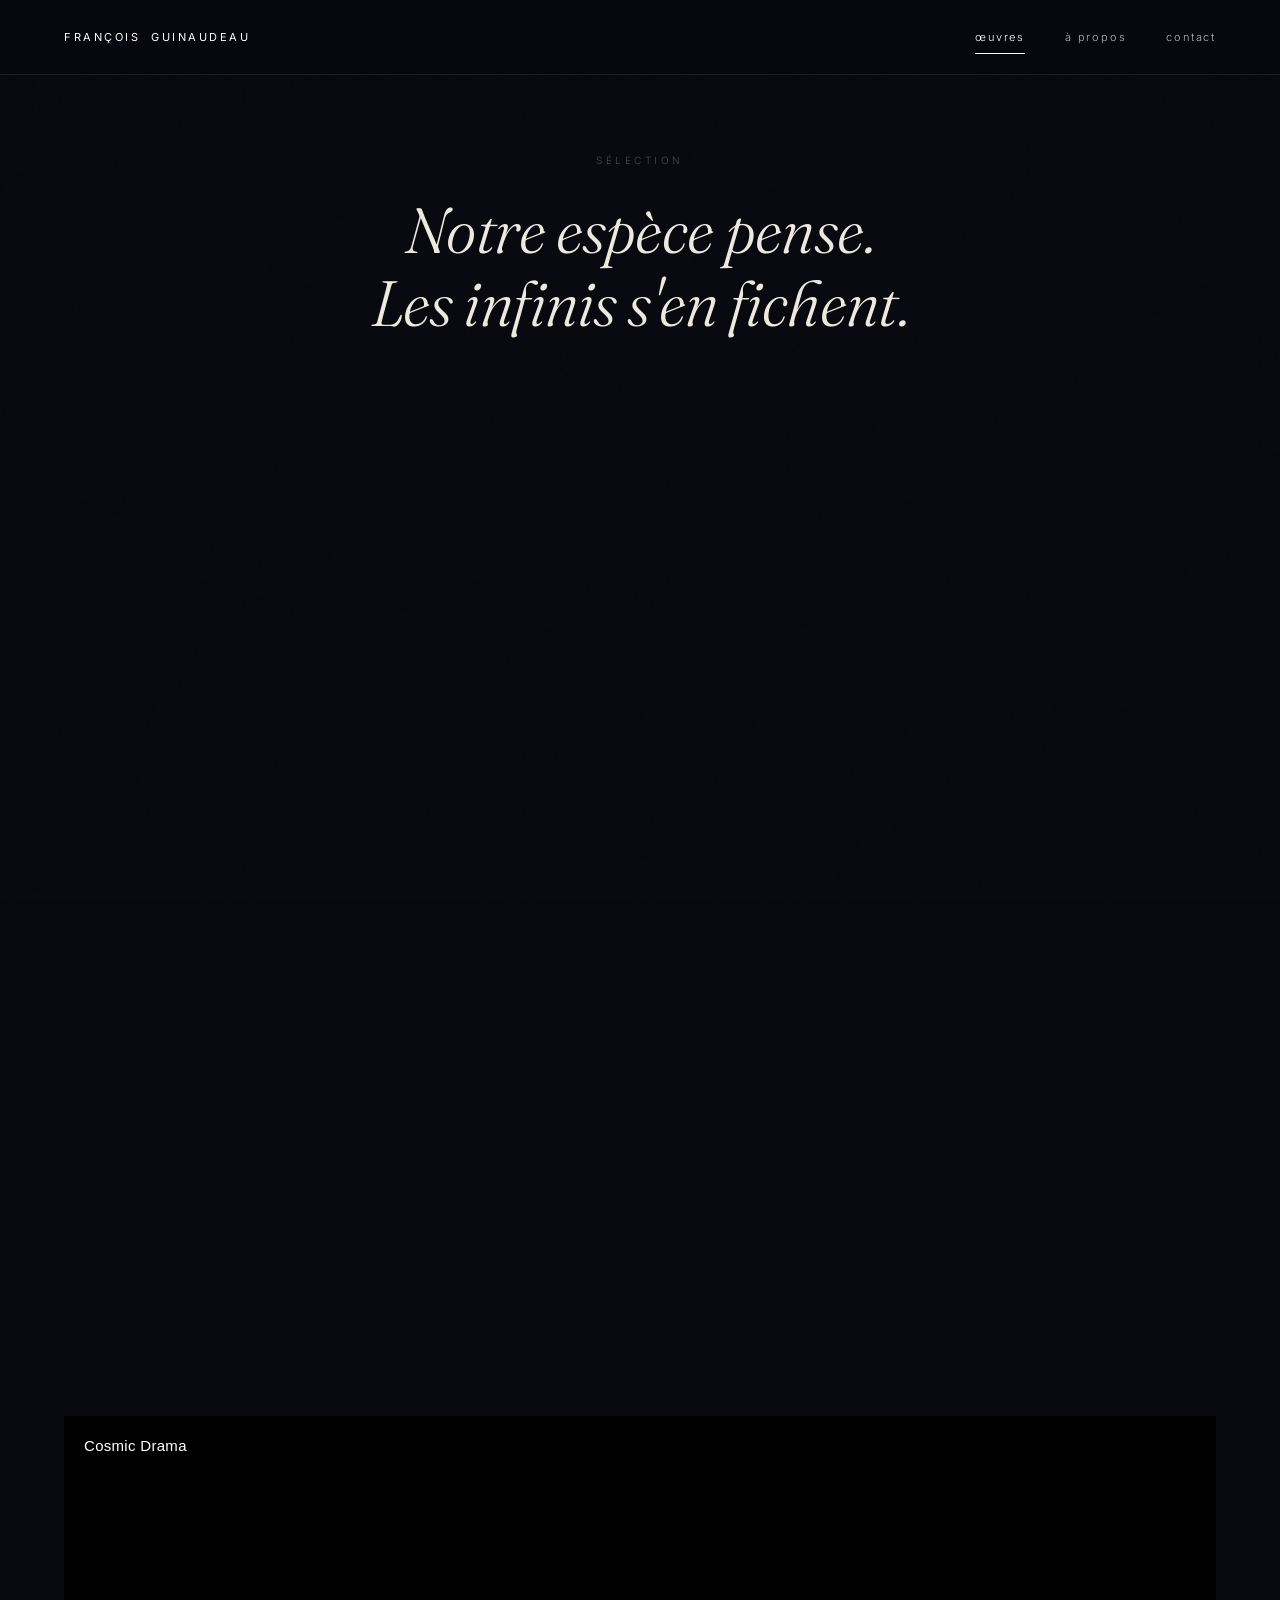
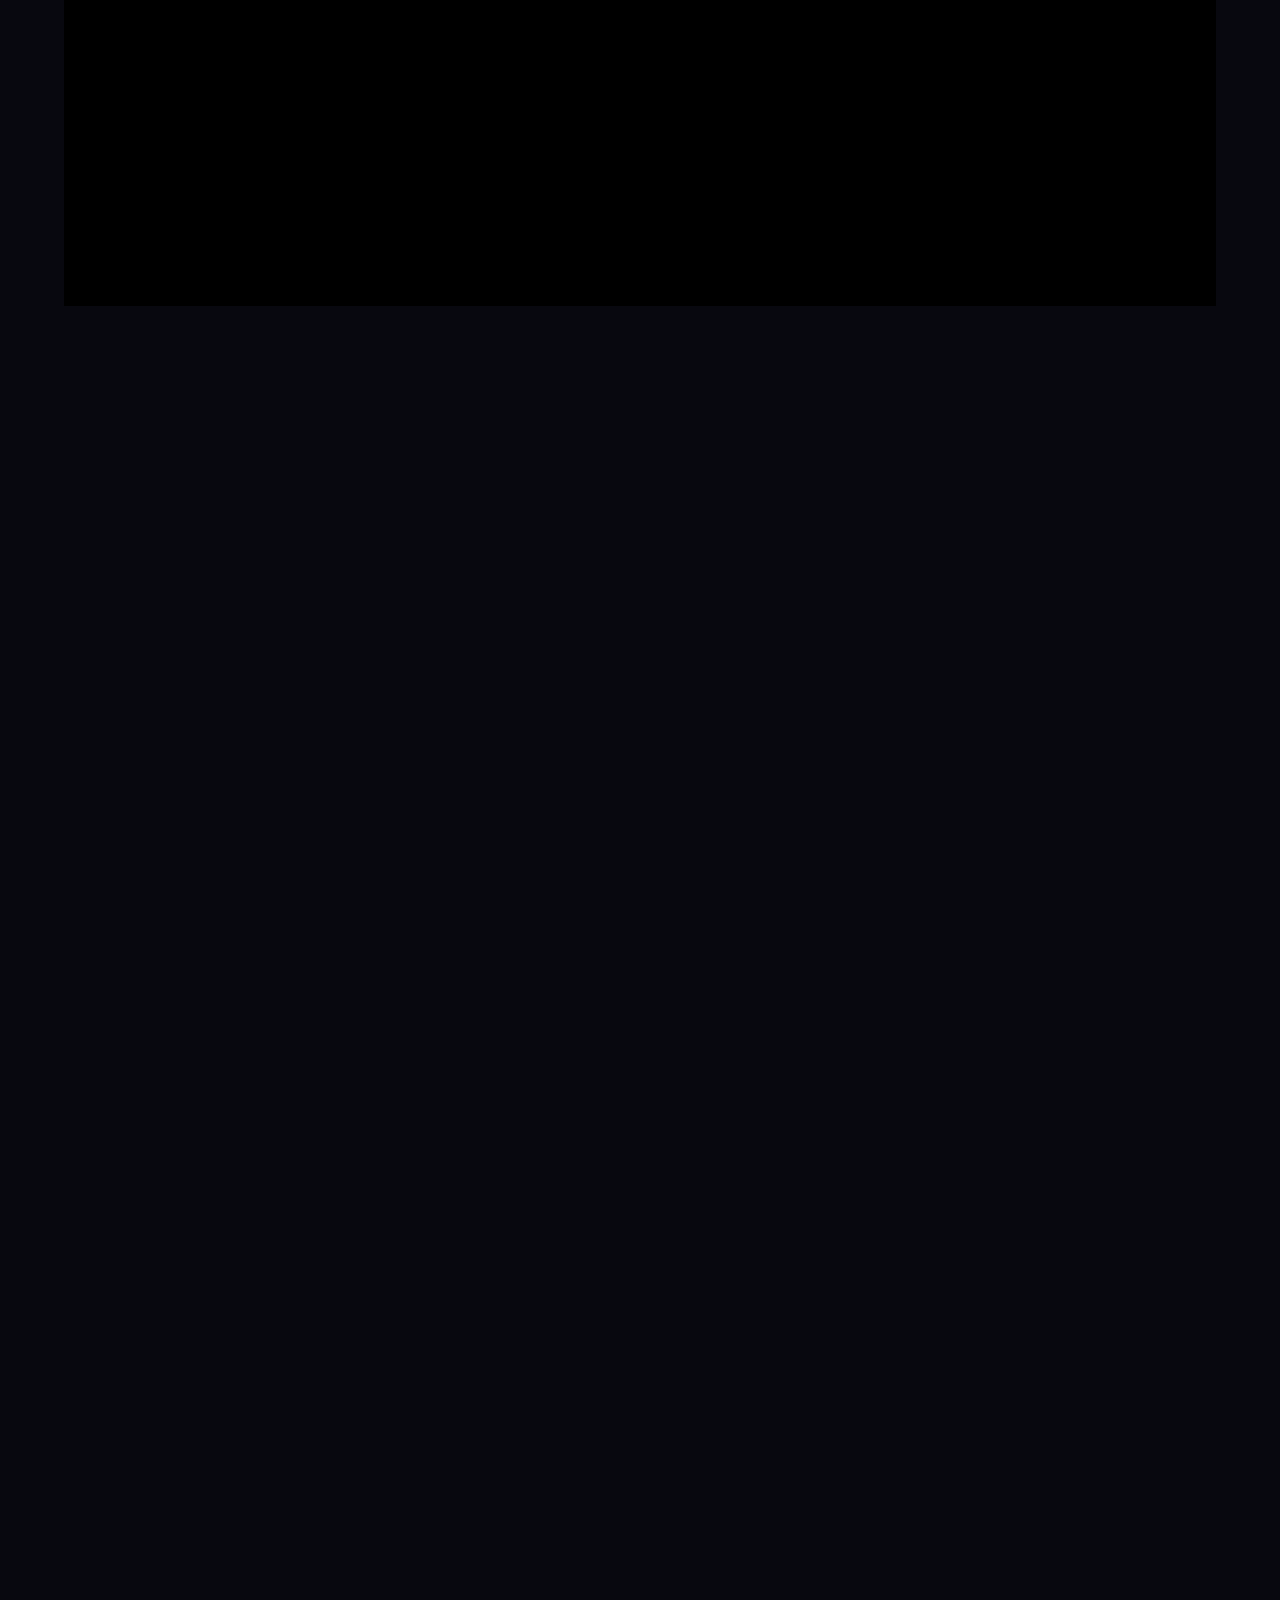
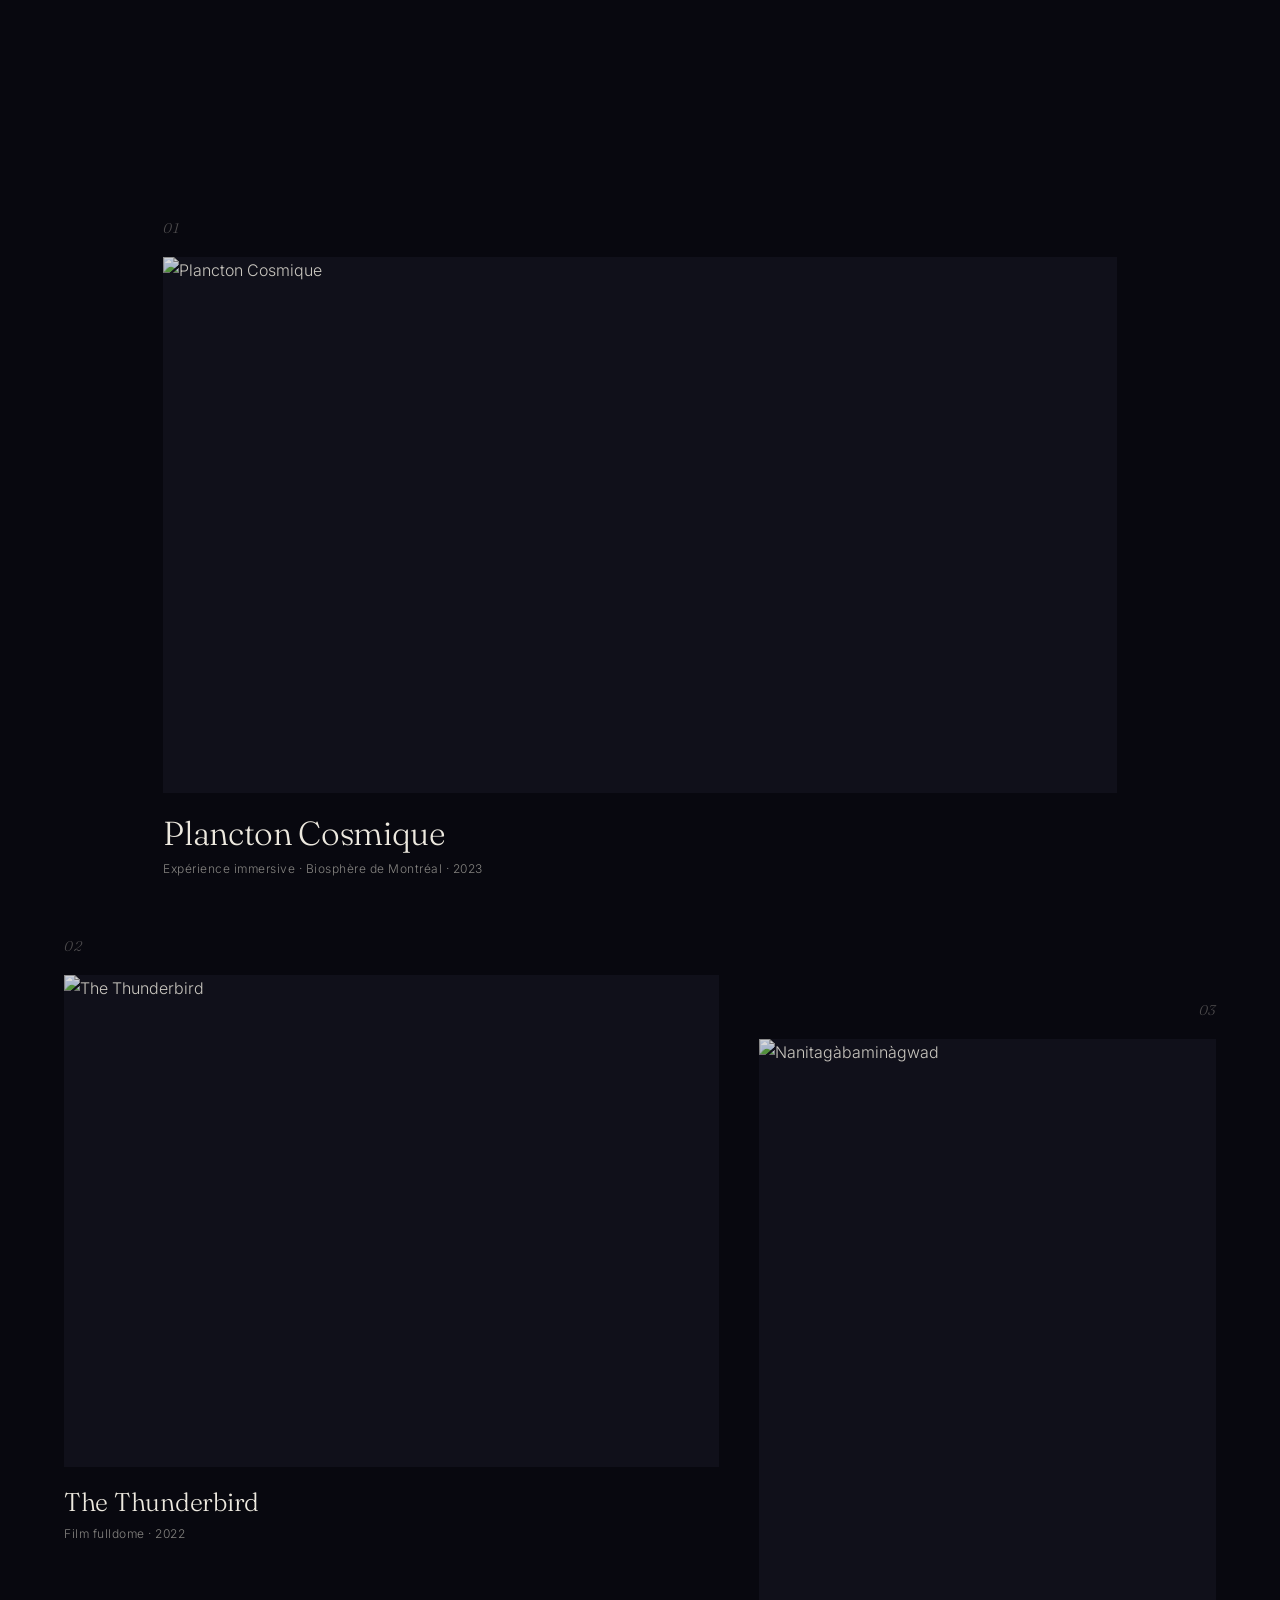
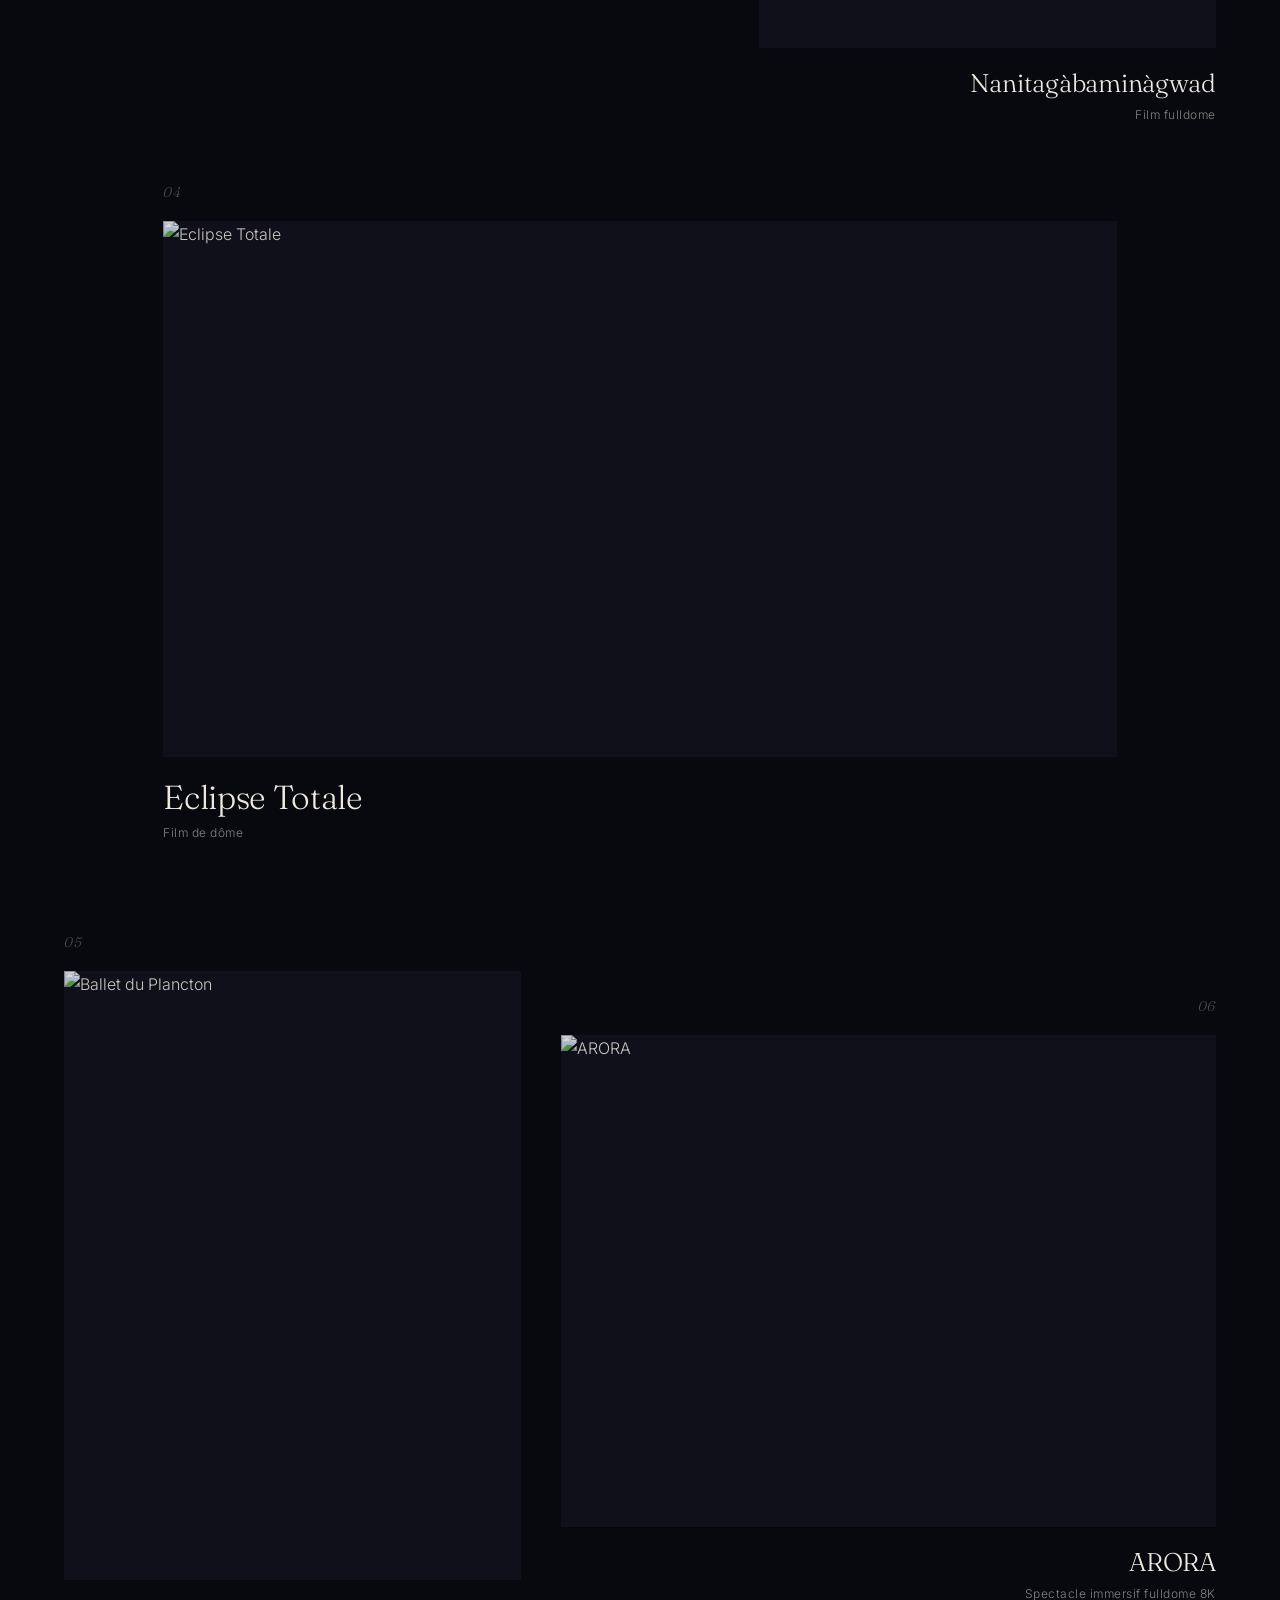
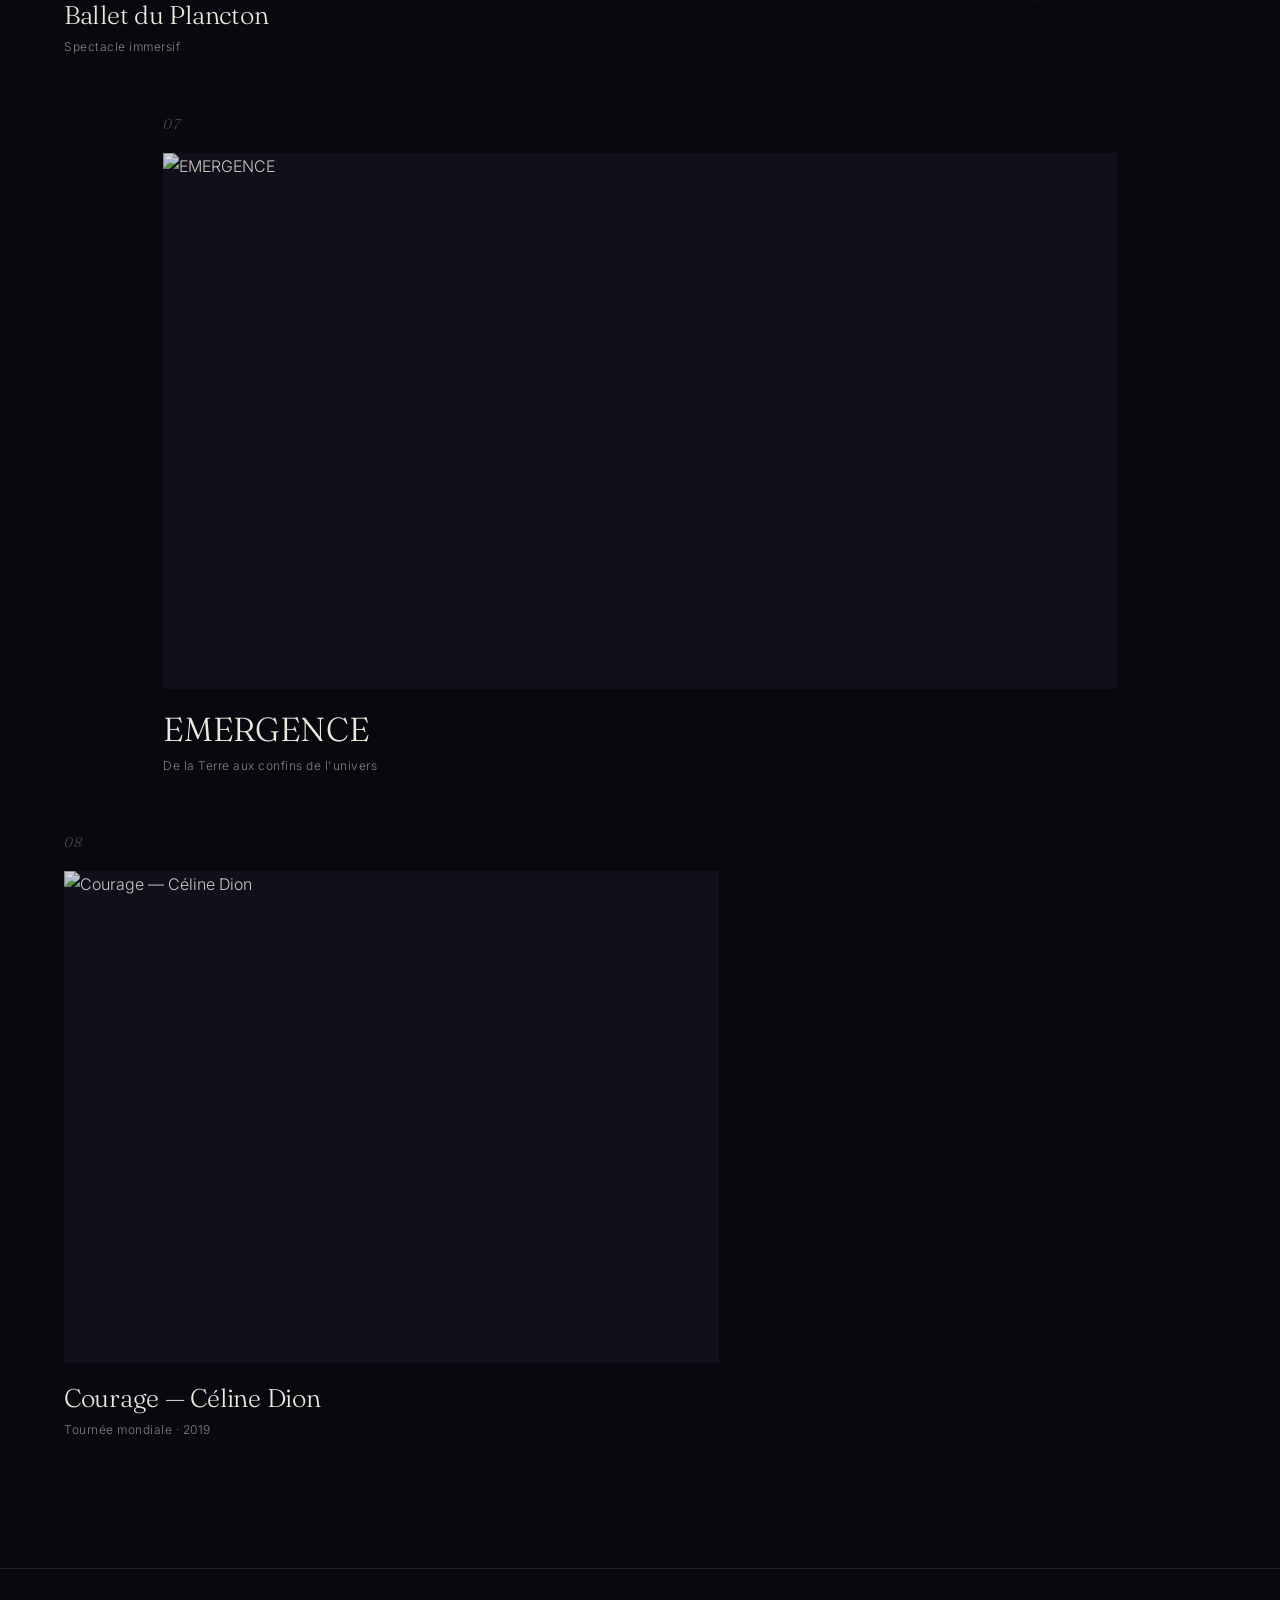
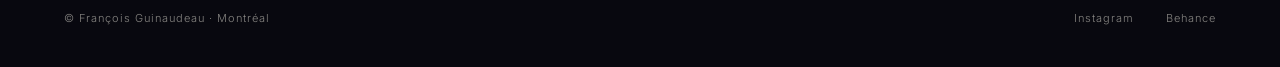
==== commit e96b7389: "cosmic drama" ====
--- a/oeuvres.html
+++ b/oeuvres.html
@@ -51,11 +51,11 @@
     allow="autoplay; fullscreen; picture-in-picture; clipboard-write; encrypted-media; web-share"
     referrerpolicy="strict-origin-when-cross-origin"
     style="position:absolute;top:0;left:0;width:100%;height:100%;"
-    title="Cosmos Reel 2020">
+    title="Cosmic Drama">
   </iframe>
 
-  <div style="position:absolute;top:0;left:0;right:0;padding:16px 20px 24px;background:linear-gradient(to bottom, rgba(0,0,0,0.6), rgba(0,0,0,0));pointer-events:none;">
-    <span style="color:#fff;font-family:-apple-system,BlinkMacSystemFont,'Segoe UI',sans-serif;font-size:15px;font-weight:500;letter-spacing:0.02em;">Cosmos Reel 2020</span>
+  <div style="position:absolute;top:0;left:0;right:0;padding:16px 20px;pointer-events:none;">
+    <span style="color:#fff;font-family:-apple-system,BlinkMacSystemFont,'Segoe UI',sans-serif;font-size:15px;font-weight:500;letter-spacing:0.02em;">Cosmic Drama</span>
   </div>
 </div>
 <script src="https://player.vimeo.com/api/player.js"></script>
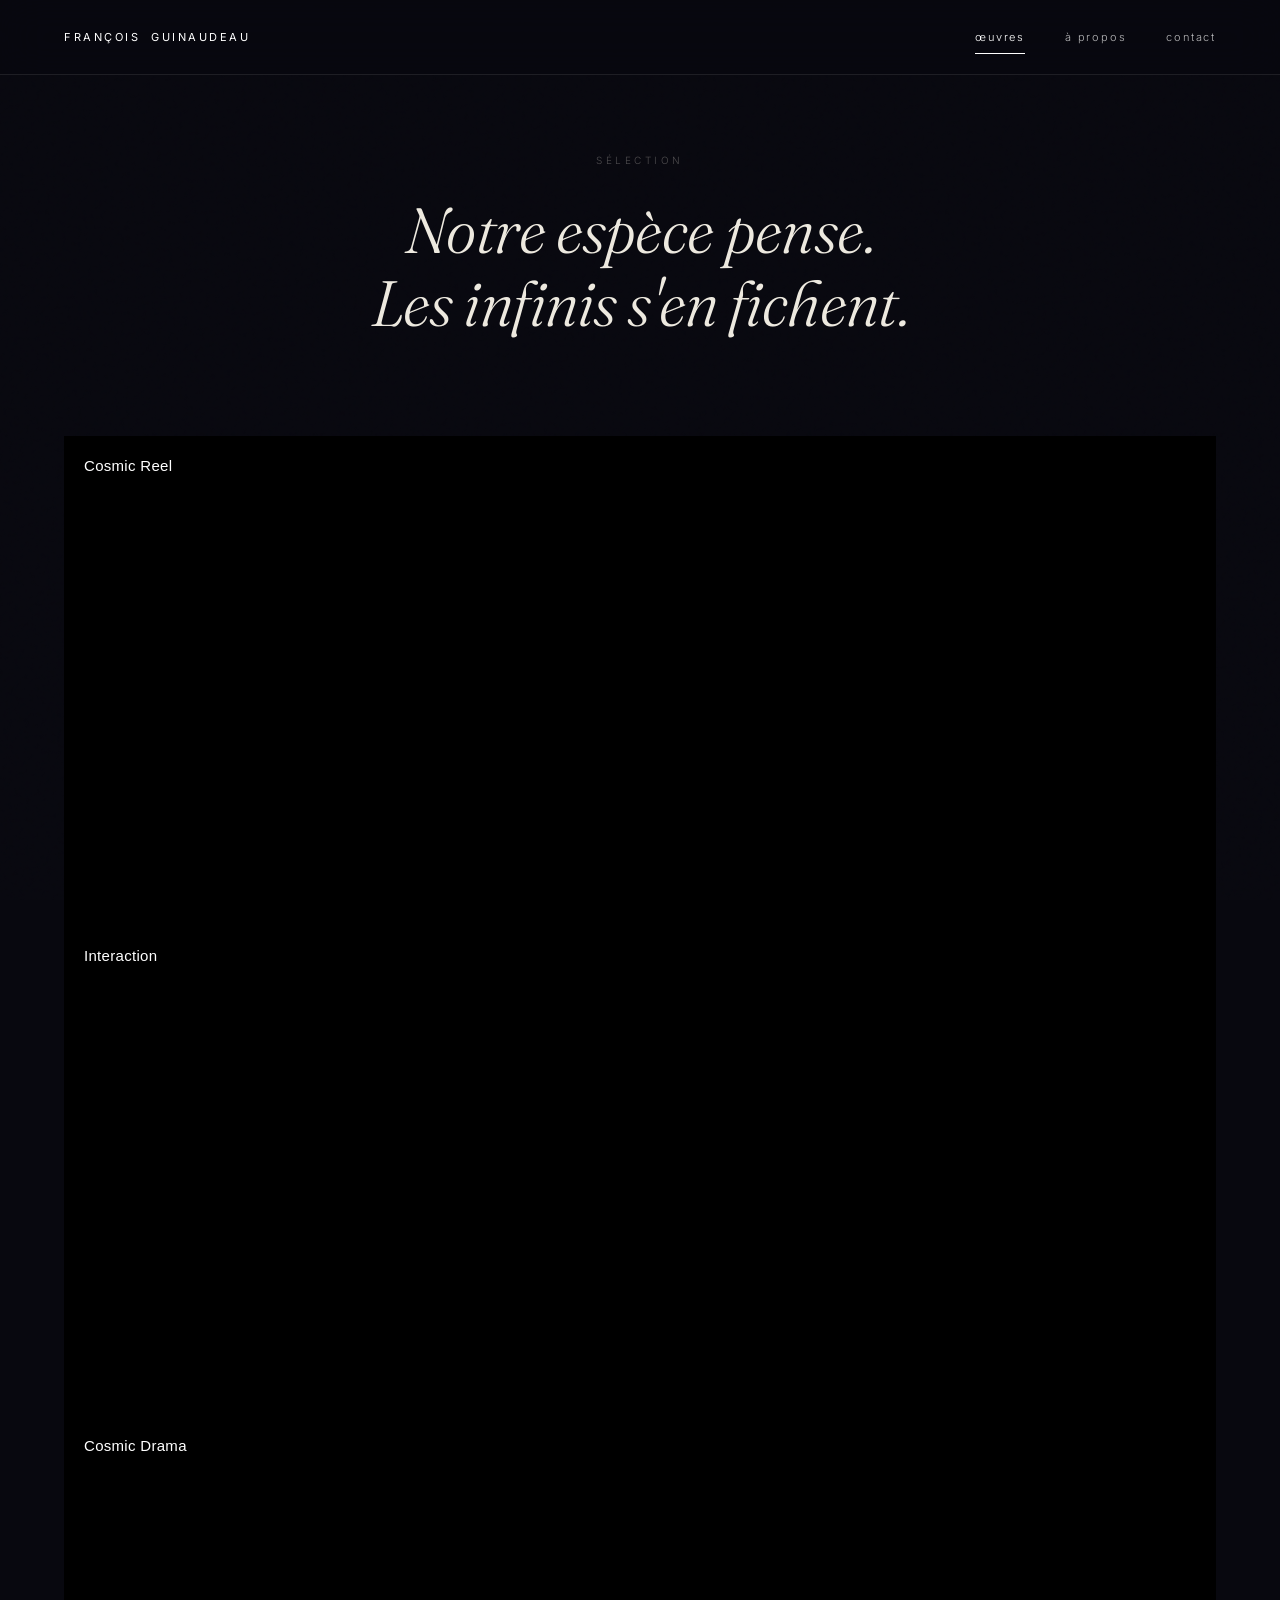
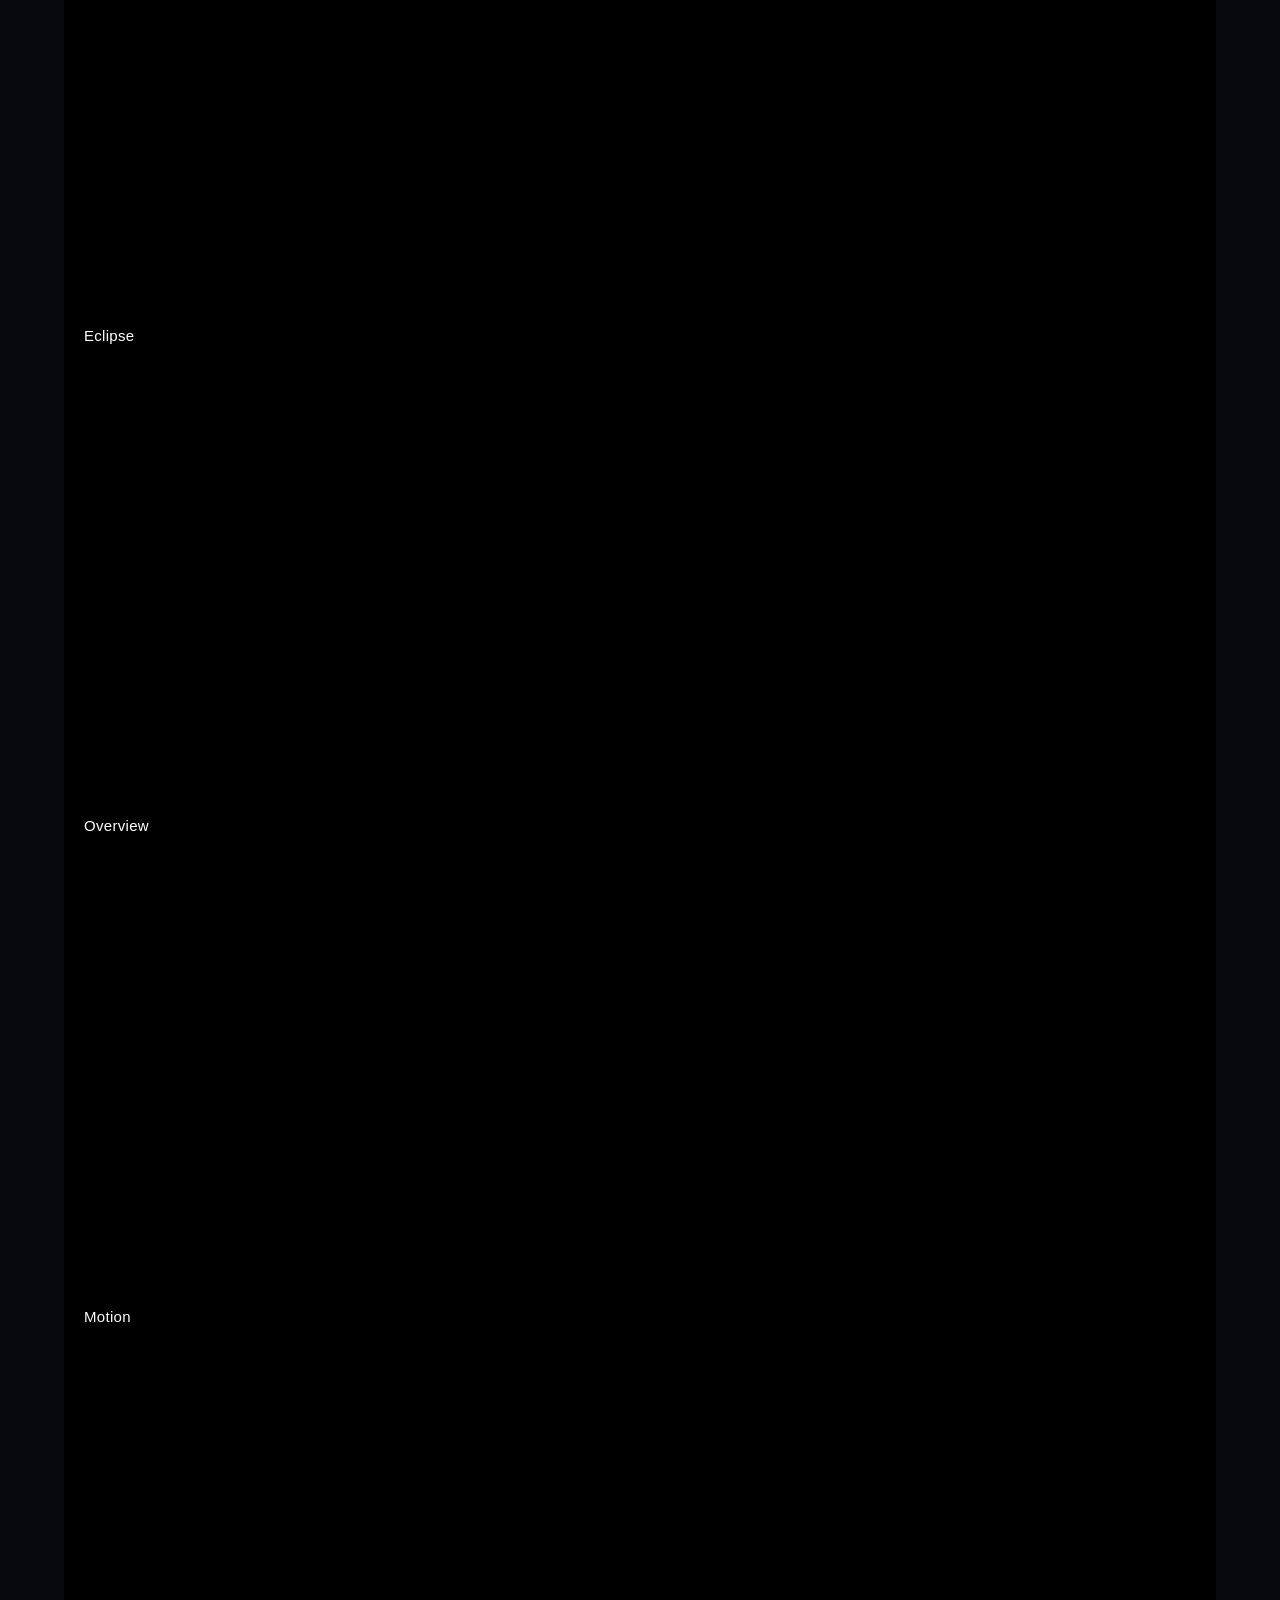
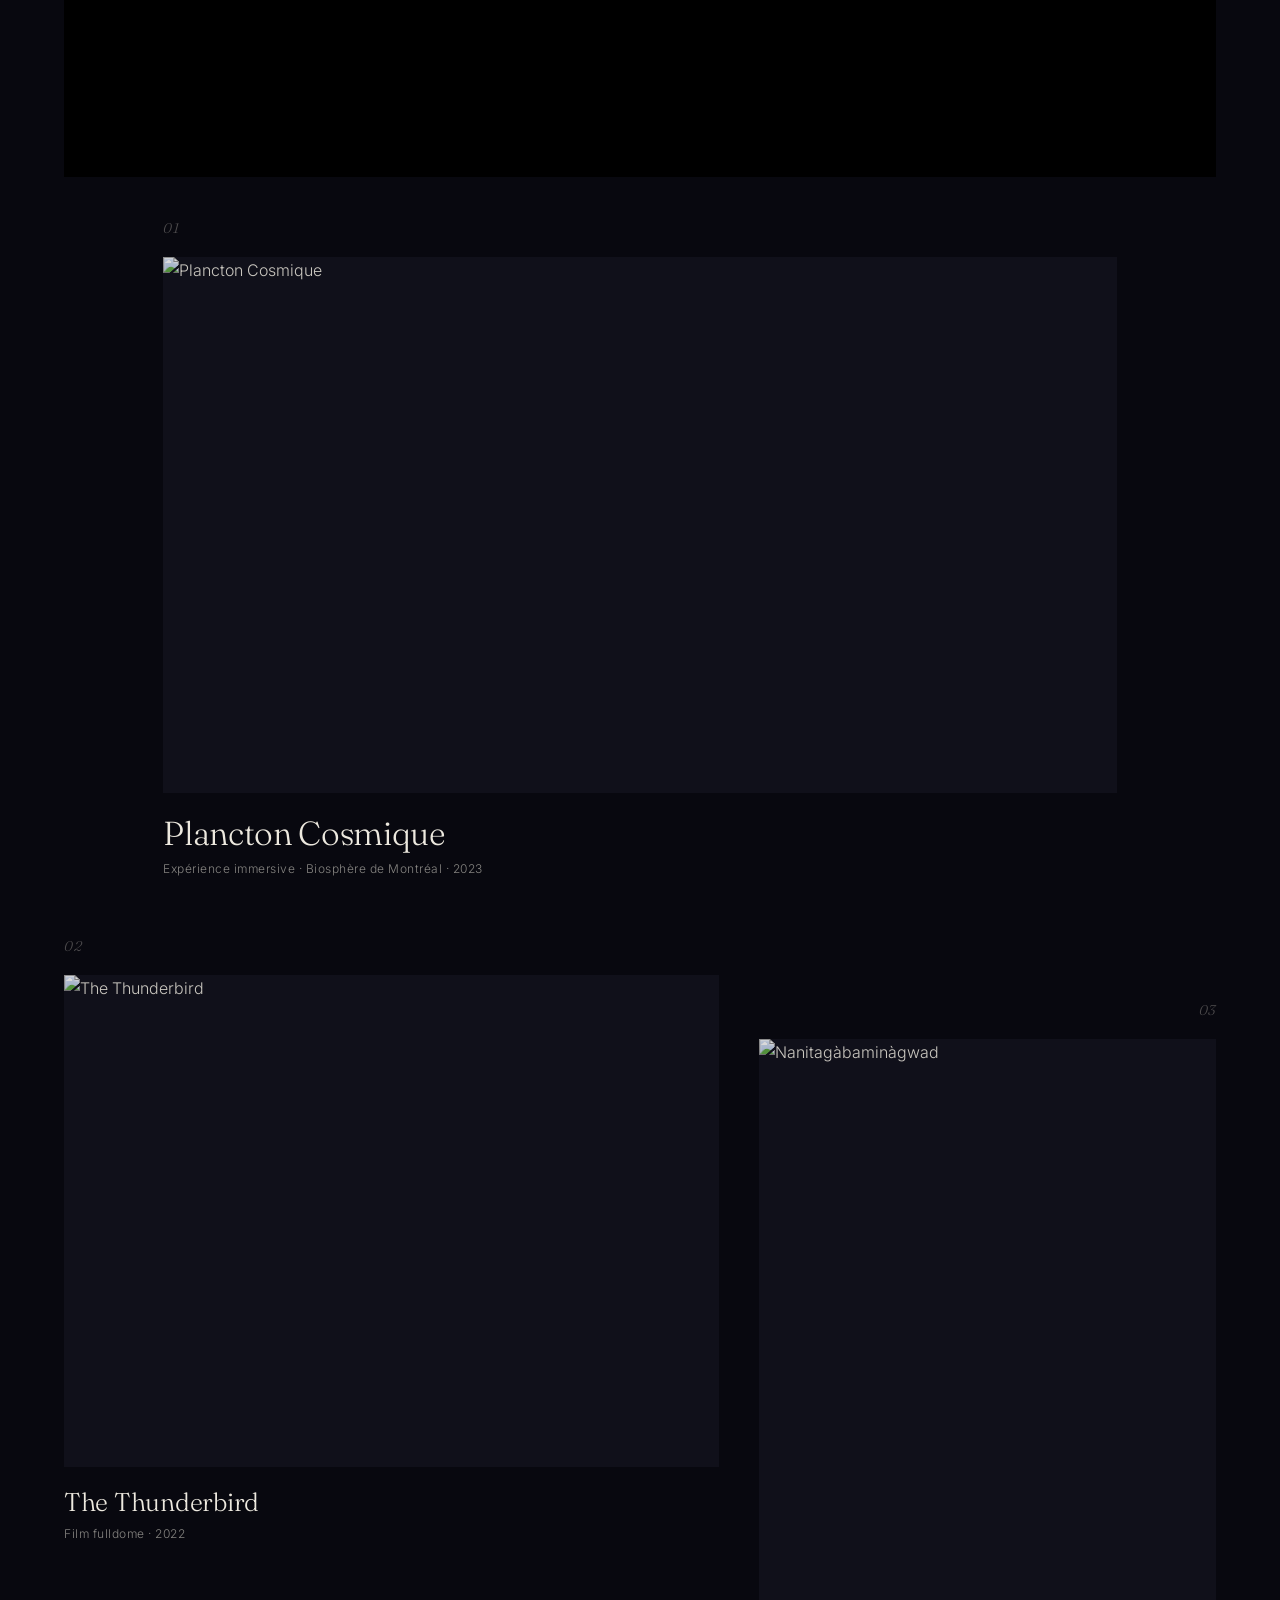
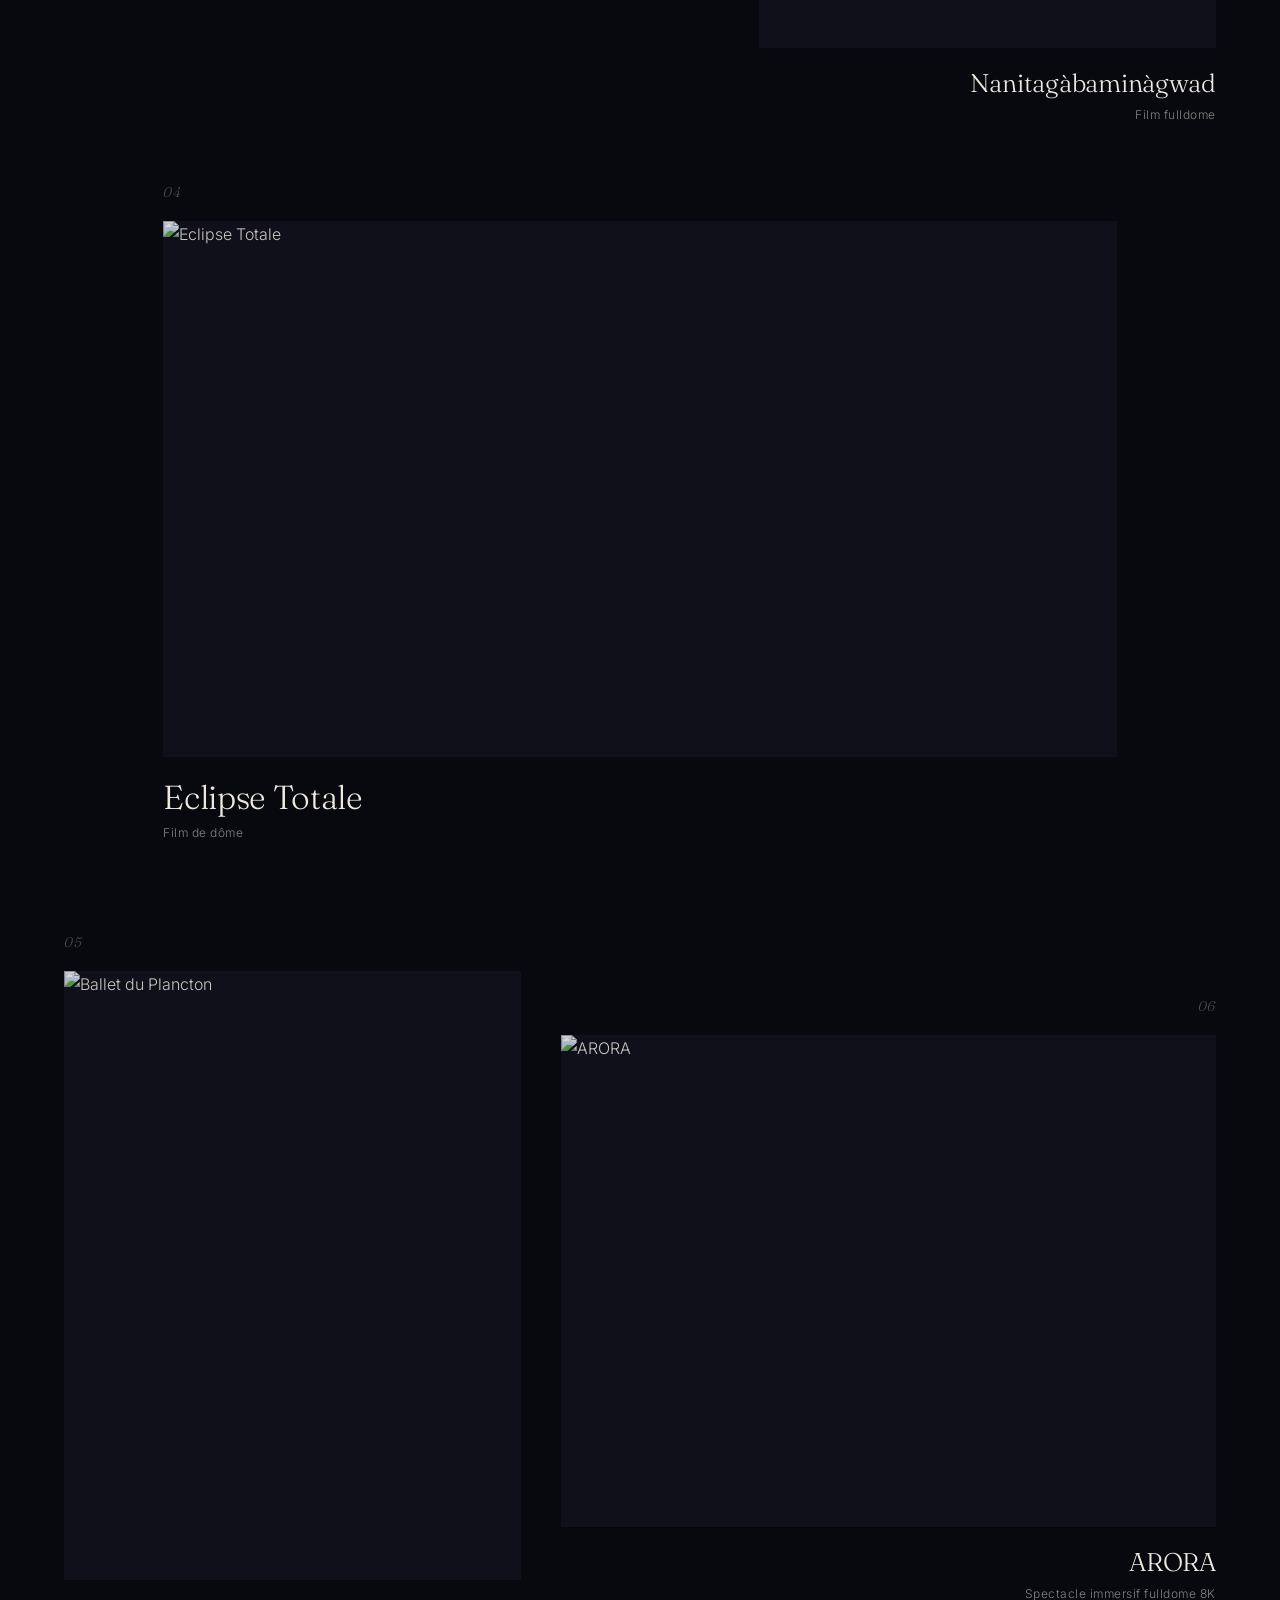
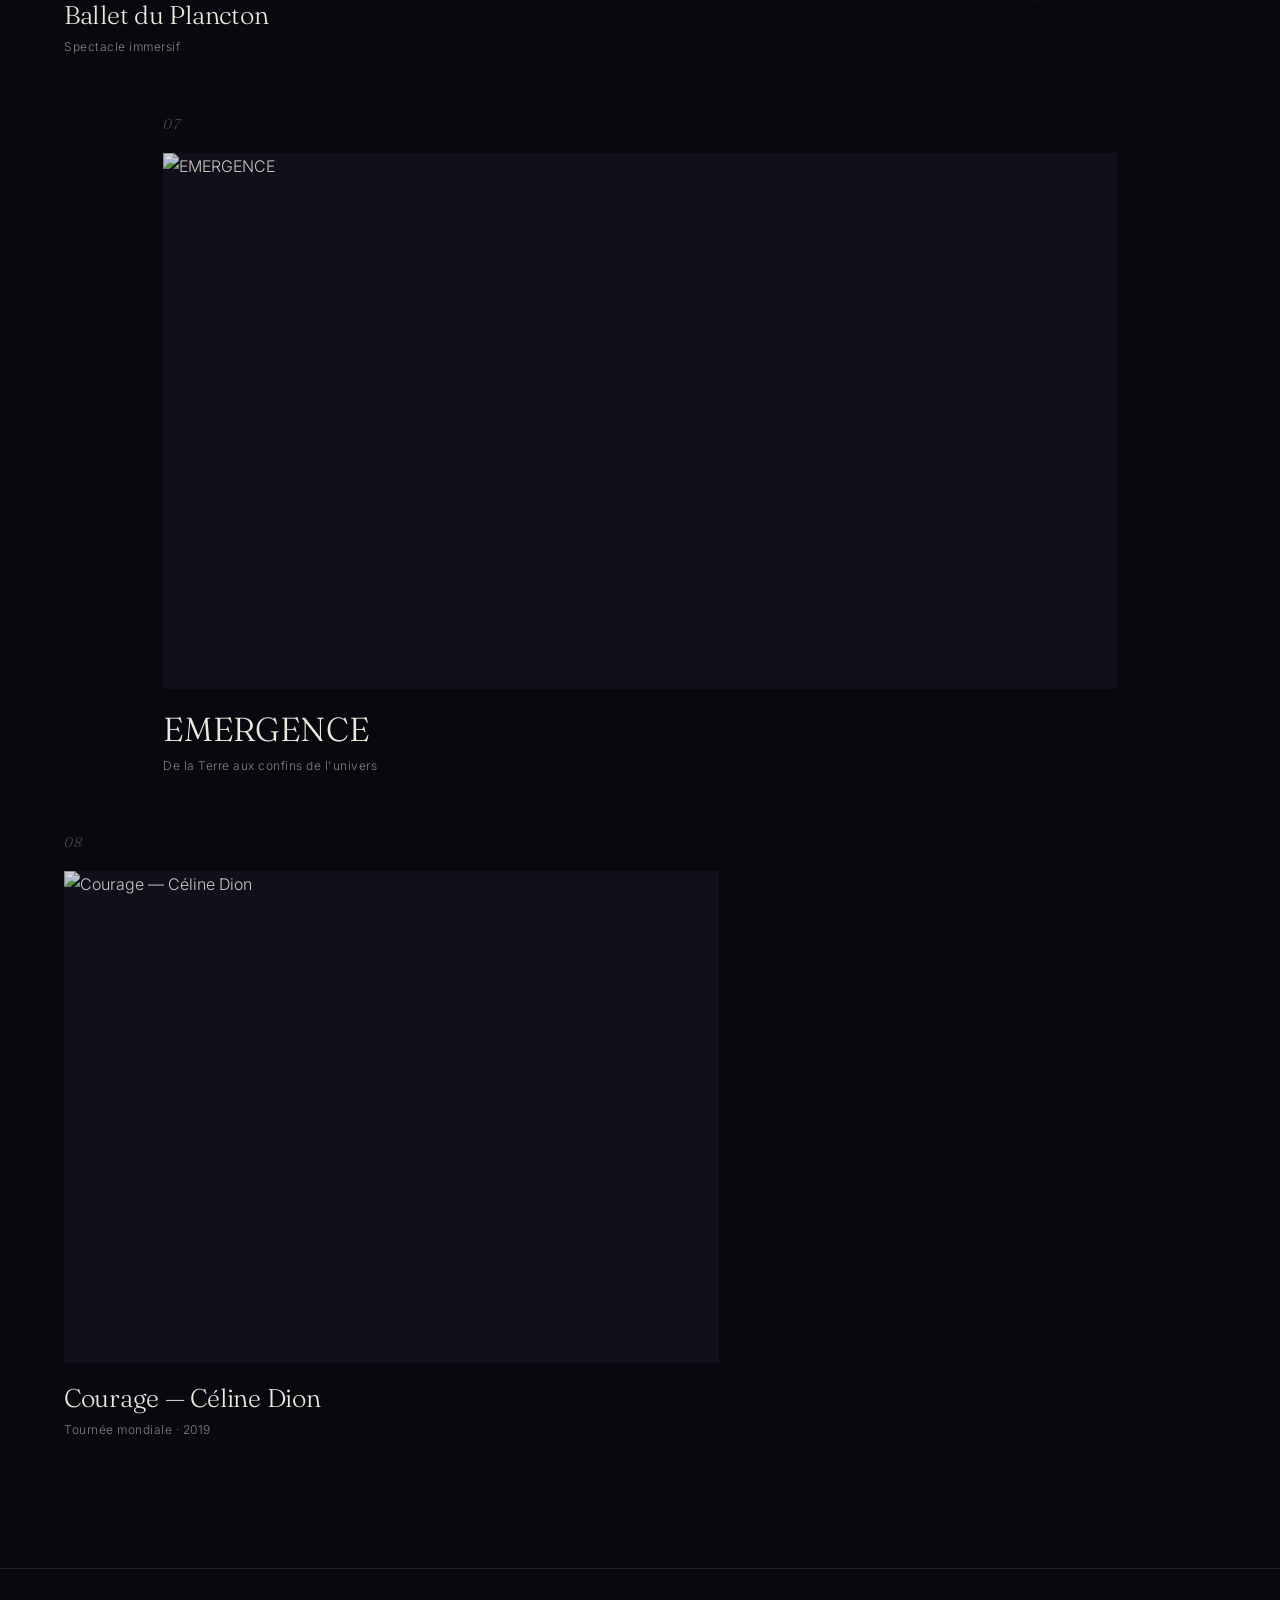
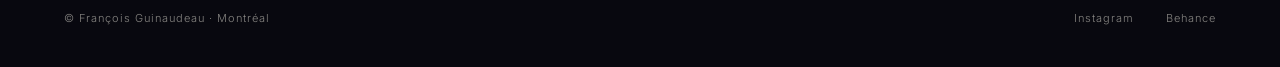
==== commit b603fb54: "vimeo update claude" ====
--- a/oeuvres.html
+++ b/oeuvres.html
@@ -31,18 +31,41 @@
     <p class="works-eyebrow">Sélection</p>
     <h1 class="works-title"><em>Notre espèce pense.<br>Les infinis s'en fichent.</em></h1>
   </header>
-<!-- vimeo demo -->
-  <div style="padding:42.55% 0 0 0;position:relative;">
-    <iframe src="https://player.vimeo.com/video/379509360?badge=0&amp;autopause=0&amp;player_id=0&amp;app_id=58479" frameborder="0" allow="autoplay; fullscreen; picture-in-picture; clipboard-write; encrypted-media; web-share" referrerpolicy="strict-origin-when-cross-origin" style="position:absolute;top:0;left:0;width:100%;height:100%;" title="Cosmos Reel 2020">
-
-    </iframe></div>
-    <script src="https://player.vimeo.com/api/player.js"></script>
+
+<!-- vimeo Cosmic Reel -->
+<div style="position:relative;width:100%;padding:42.55% 0 0 0;overflow:hidden;background:#000;">
+  <iframe
+    src="https://player.vimeo.com/video/379509360?badge=0&amp;autopause=0&amp;player_id=0&amp;app_id=58479&amp;title=0&amp;byline=0&amp;portrait=0"
+    frameborder="0"
+    allow="autoplay; fullscreen; picture-in-picture; clipboard-write; encrypted-media; web-share"
+    referrerpolicy="strict-origin-when-cross-origin"
+    style="position:absolute;top:0;left:0;width:100%;height:100%;"
+    title="Cosmic Reel">
+  </iframe>
+
+  <div style="position:absolute;top:0;left:0;right:0;padding:16px 20px;pointer-events:none;">
+    <span style="color:#fff;font-family:-apple-system,BlinkMacSystemFont,'Segoe UI',sans-serif;font-size:15px;font-weight:500;letter-spacing:0.02em;">Cosmic Reel</span>
+  </div>
+</div>
+<script src="https://player.vimeo.com/api/player.js"></script>
+
 <!-- vimeo interaction -->
-  <div style="padding:42.55% 0 0 0;position:relative;">
-    <iframe src="https://player.vimeo.com/video/224491402?badge=0&amp;autopause=0&amp;player_id=0&amp;app_id=58479" frameborder="0" allow="autoplay; fullscreen; picture-in-picture; clipboard-write; encrypted-media; web-share" referrerpolicy="strict-origin-when-cross-origin" style="position:absolute;top:0;left:0;width:100%;height:100%;" title="Cosmos Reel 2020">
-
-    </iframe></div>
-    <script src="https://player.vimeo.com/api/player.js"></script>
+<div style="position:relative;width:100%;padding:42.55% 0 0 0;overflow:hidden;background:#000;">
+  <iframe
+    src="https://player.vimeo.com/video/224491402?badge=0&amp;autopause=0&amp;player_id=0&amp;app_id=58479&amp;title=0&amp;byline=0&amp;portrait=0"
+    frameborder="0"
+    allow="autoplay; fullscreen; picture-in-picture; clipboard-write; encrypted-media; web-share"
+    referrerpolicy="strict-origin-when-cross-origin"
+    style="position:absolute;top:0;left:0;width:100%;height:100%;"
+    title="Interaction">
+  </iframe>
+
+  <div style="position:absolute;top:0;left:0;right:0;padding:16px 20px;pointer-events:none;">
+    <span style="color:#fff;font-family:-apple-system,BlinkMacSystemFont,'Segoe UI',sans-serif;font-size:15px;font-weight:500;letter-spacing:0.02em;">Interaction</span>
+  </div>
+</div>
+<script src="https://player.vimeo.com/api/player.js"></script>
+
 <!-- vimeo cosmic drama -->
 <div style="position:relative;width:100%;padding:42.55% 0 0 0;overflow:hidden;background:#000;">
   <iframe
@@ -59,24 +82,57 @@
   </div>
 </div>
 <script src="https://player.vimeo.com/api/player.js"></script>
+
 <!-- vimeo Eclipse -->
-  <div style="padding:42.55% 0 0 0;position:relative;">
-    <iframe src="https://player.vimeo.com/video/1083636223?badge=0&amp;autopause=0&amp;player_id=0&amp;app_id=58479" frameborder="0" allow="autoplay; fullscreen; picture-in-picture; clipboard-write; encrypted-media; web-share" referrerpolicy="strict-origin-when-cross-origin" style="position:absolute;top:0;left:0;width:100%;height:100%;" title="Cosmos Reel 2020">
-
-    </iframe></div>
-    <script src="https://player.vimeo.com/api/player.js"></script>    
+<div style="position:relative;width:100%;padding:42.55% 0 0 0;overflow:hidden;background:#000;">
+  <iframe
+    src="https://player.vimeo.com/video/1083636223?badge=0&amp;autopause=0&amp;player_id=0&amp;app_id=58479&amp;title=0&amp;byline=0&amp;portrait=0"
+    frameborder="0"
+    allow="autoplay; fullscreen; picture-in-picture; clipboard-write; encrypted-media; web-share"
+    referrerpolicy="strict-origin-when-cross-origin"
+    style="position:absolute;top:0;left:0;width:100%;height:100%;"
+    title="Eclipse">
+  </iframe>
+
+  <div style="position:absolute;top:0;left:0;right:0;padding:16px 20px;pointer-events:none;">
+    <span style="color:#fff;font-family:-apple-system,BlinkMacSystemFont,'Segoe UI',sans-serif;font-size:15px;font-weight:500;letter-spacing:0.02em;">Eclipse</span>
+  </div>
+</div>
+<script src="https://player.vimeo.com/api/player.js"></script>
+
 <!-- vimeo overview -->
-  <div style="padding:42.55% 0 0 0;position:relative;">
-    <iframe src="https://player.vimeo.com/video/271295295?badge=0&amp;autopause=0&amp;player_id=0&amp;app_id=58479" frameborder="0" allow="autoplay; fullscreen; picture-in-picture; clipboard-write; encrypted-media; web-share" referrerpolicy="strict-origin-when-cross-origin" style="position:absolute;top:0;left:0;width:100%;height:100%;" title="Cosmos Reel 2020">
-
-    </iframe></div>
-    <script src="https://player.vimeo.com/api/player.js"></script>
+<div style="position:relative;width:100%;padding:42.55% 0 0 0;overflow:hidden;background:#000;">
+  <iframe
+    src="https://player.vimeo.com/video/271295295?badge=0&amp;autopause=0&amp;player_id=0&amp;app_id=58479&amp;title=0&amp;byline=0&amp;portrait=0"
+    frameborder="0"
+    allow="autoplay; fullscreen; picture-in-picture; clipboard-write; encrypted-media; web-share"
+    referrerpolicy="strict-origin-when-cross-origin"
+    style="position:absolute;top:0;left:0;width:100%;height:100%;"
+    title="Overview">
+  </iframe>
+
+  <div style="position:absolute;top:0;left:0;right:0;padding:16px 20px;pointer-events:none;">
+    <span style="color:#fff;font-family:-apple-system,BlinkMacSystemFont,'Segoe UI',sans-serif;font-size:15px;font-weight:500;letter-spacing:0.02em;">Overview</span>
+  </div>
+</div>
+<script src="https://player.vimeo.com/api/player.js"></script>
+
 <!-- vimeo motion -->
-  <div style="padding:42.55% 0 0 0;position:relative;">
-    <iframe src="https://player.vimeo.com/video/591193743?badge=0&amp;autopause=0&amp;player_id=0&amp;app_id=58479" frameborder="0" allow="autoplay; fullscreen; picture-in-picture; clipboard-write; encrypted-media; web-share" referrerpolicy="strict-origin-when-cross-origin" style="position:absolute;top:0;left:0;width:100%;height:100%;" title="Cosmos Reel 2020">
-
-    </iframe></div>
-    <script src="https://player.vimeo.com/api/player.js"></script>
+<div style="position:relative;width:100%;padding:42.55% 0 0 0;overflow:hidden;background:#000;">
+  <iframe
+    src="https://player.vimeo.com/video/591193743?badge=0&amp;autopause=0&amp;player_id=0&amp;app_id=58479&amp;title=0&amp;byline=0&amp;portrait=0"
+    frameborder="0"
+    allow="autoplay; fullscreen; picture-in-picture; clipboard-write; encrypted-media; web-share"
+    referrerpolicy="strict-origin-when-cross-origin"
+    style="position:absolute;top:0;left:0;width:100%;height:100%;"
+    title="Motion">
+  </iframe>
+
+  <div style="position:absolute;top:0;left:0;right:0;padding:16px 20px;pointer-events:none;">
+    <span style="color:#fff;font-family:-apple-system,BlinkMacSystemFont,'Segoe UI',sans-serif;font-size:15px;font-weight:500;letter-spacing:0.02em;">Motion</span>
+  </div>
+</div>
+<script src="https://player.vimeo.com/api/player.js"></script>
 
   <!-- Composition asymétrique
        Chaque article a 2 attributs qui contrôlent sa taille et son alignement :
